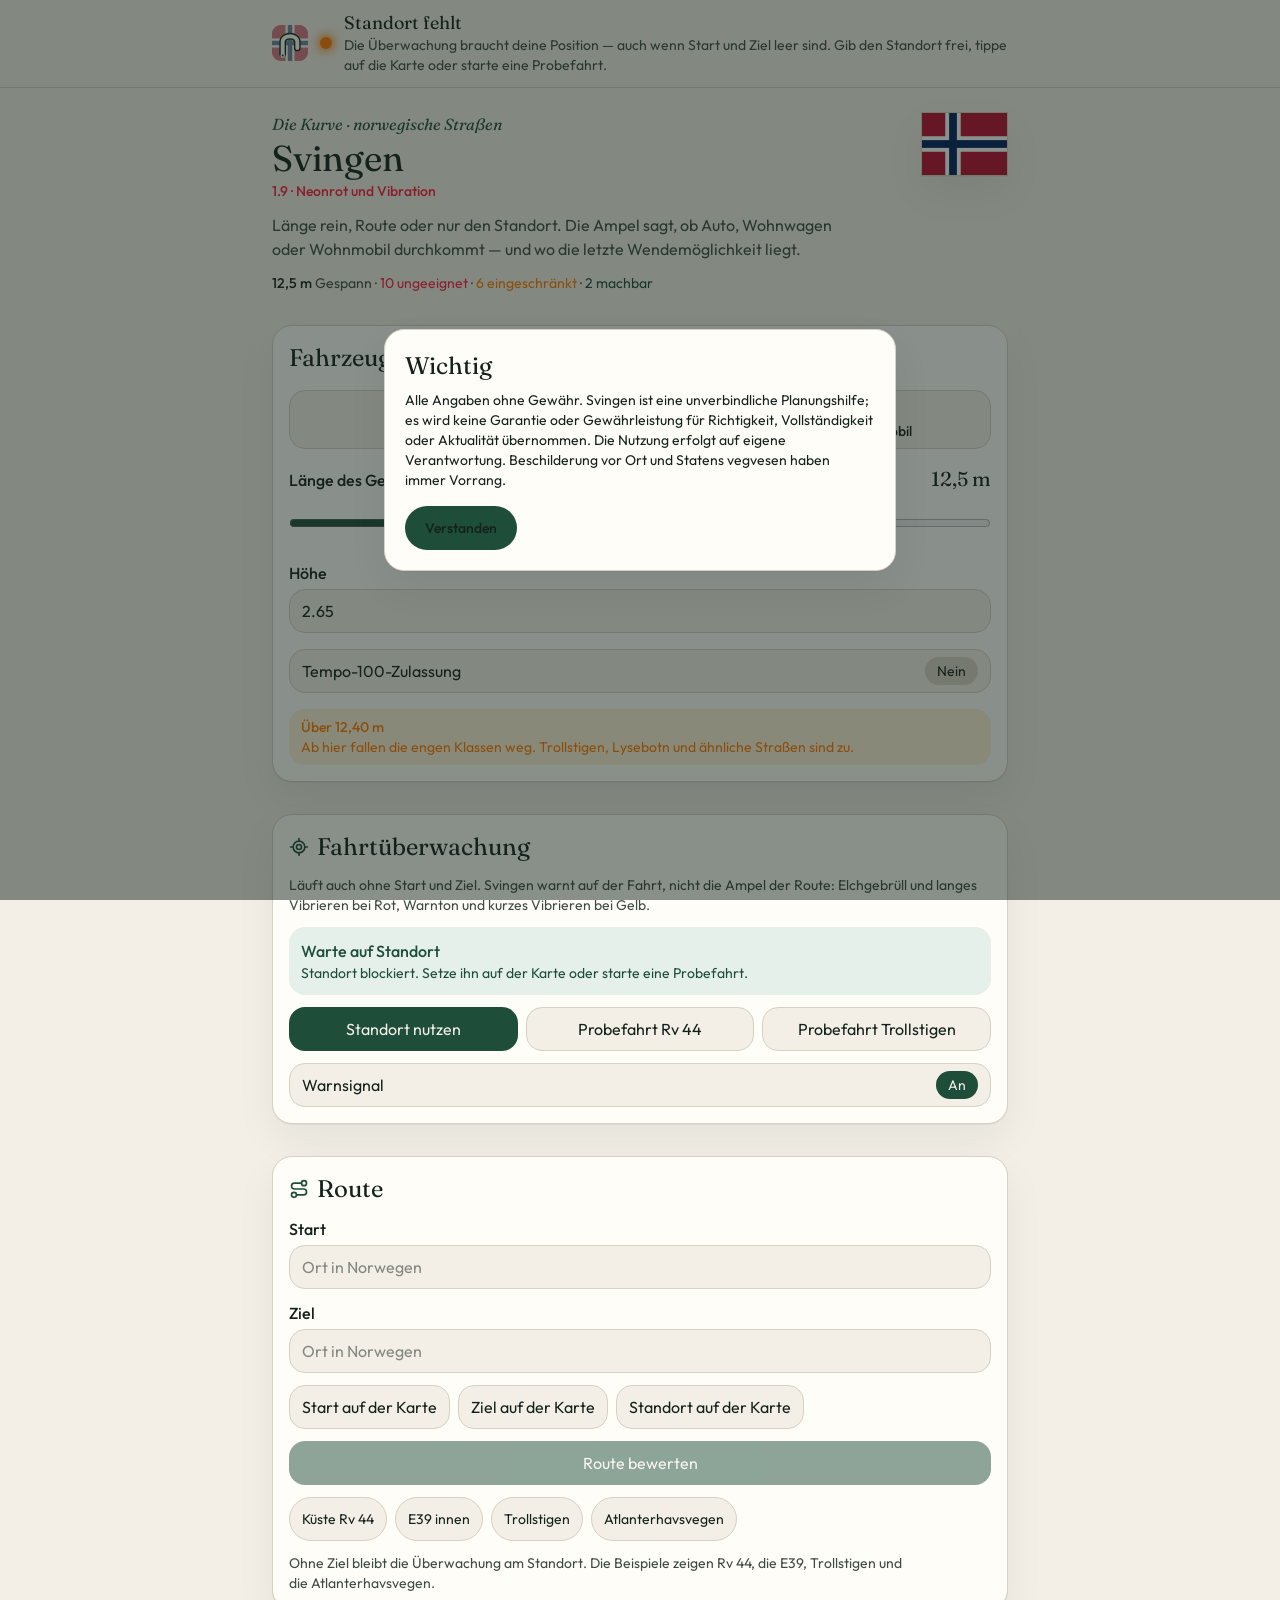
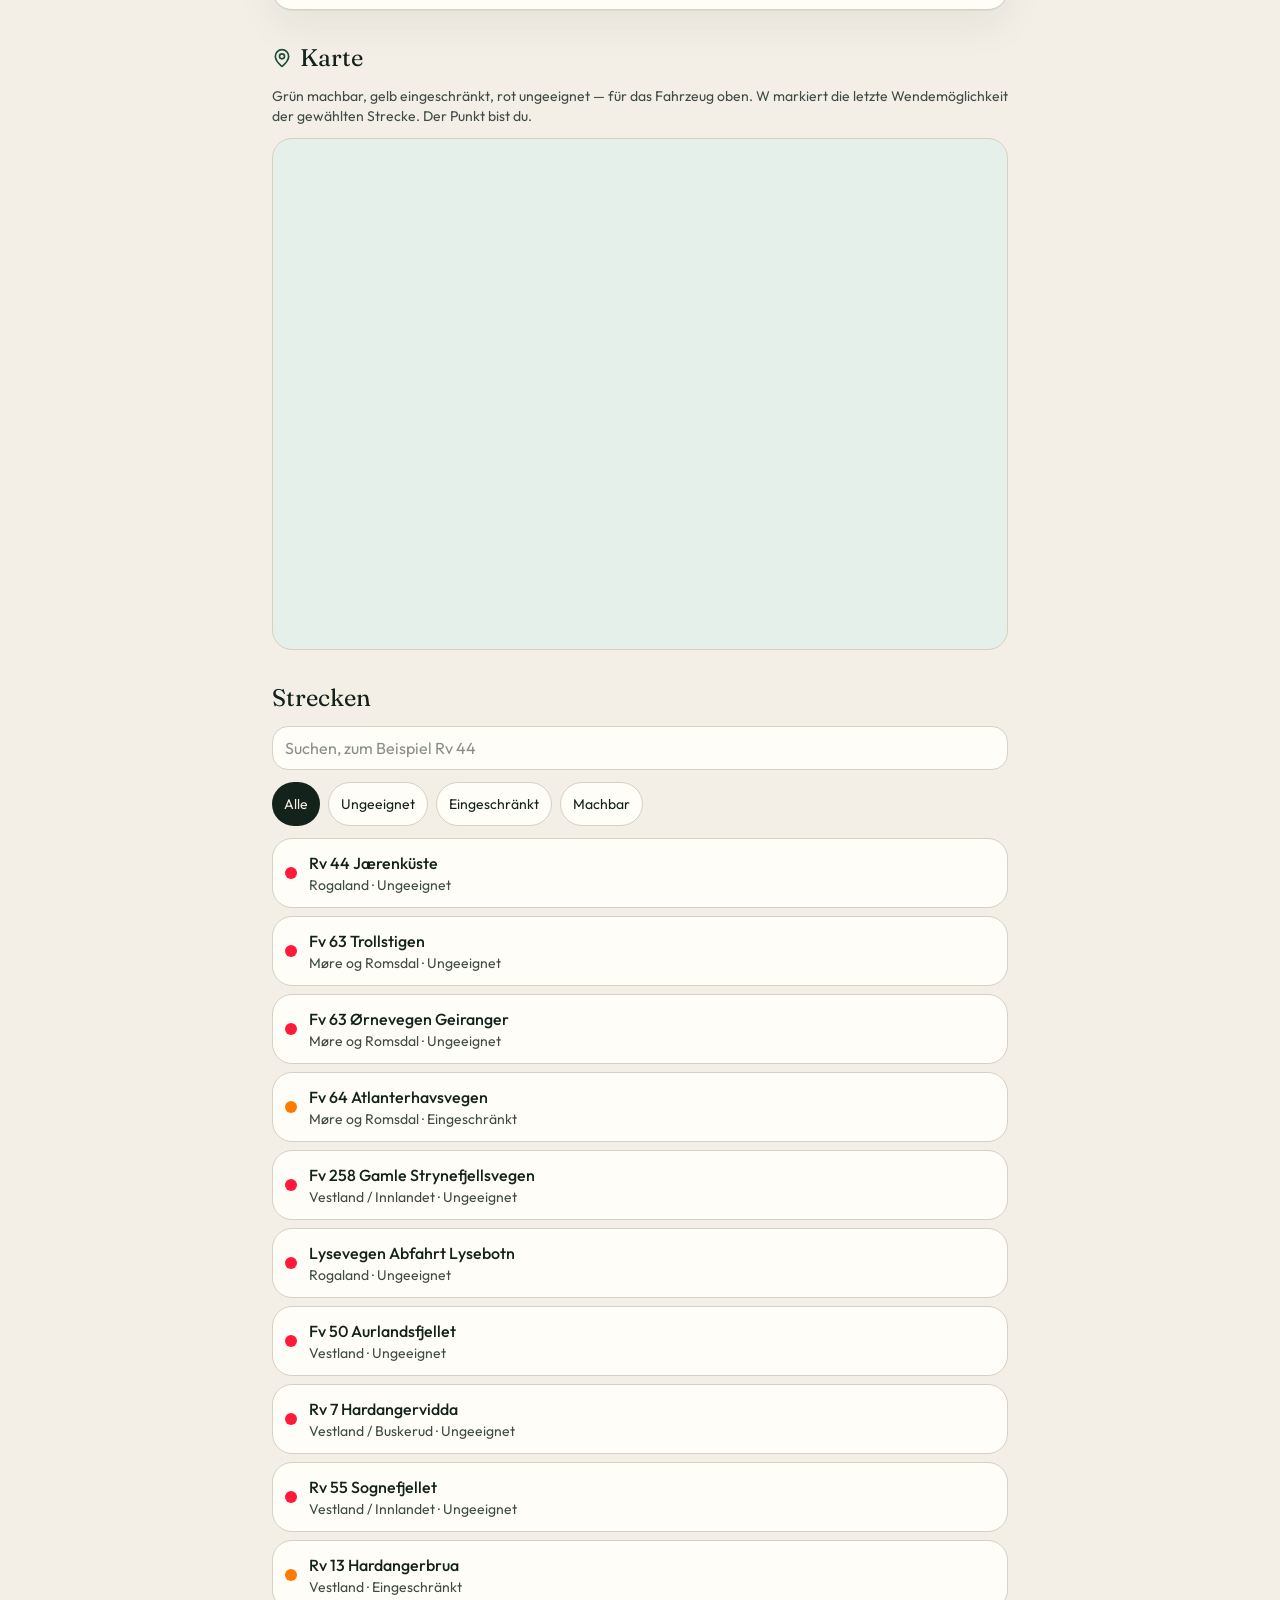
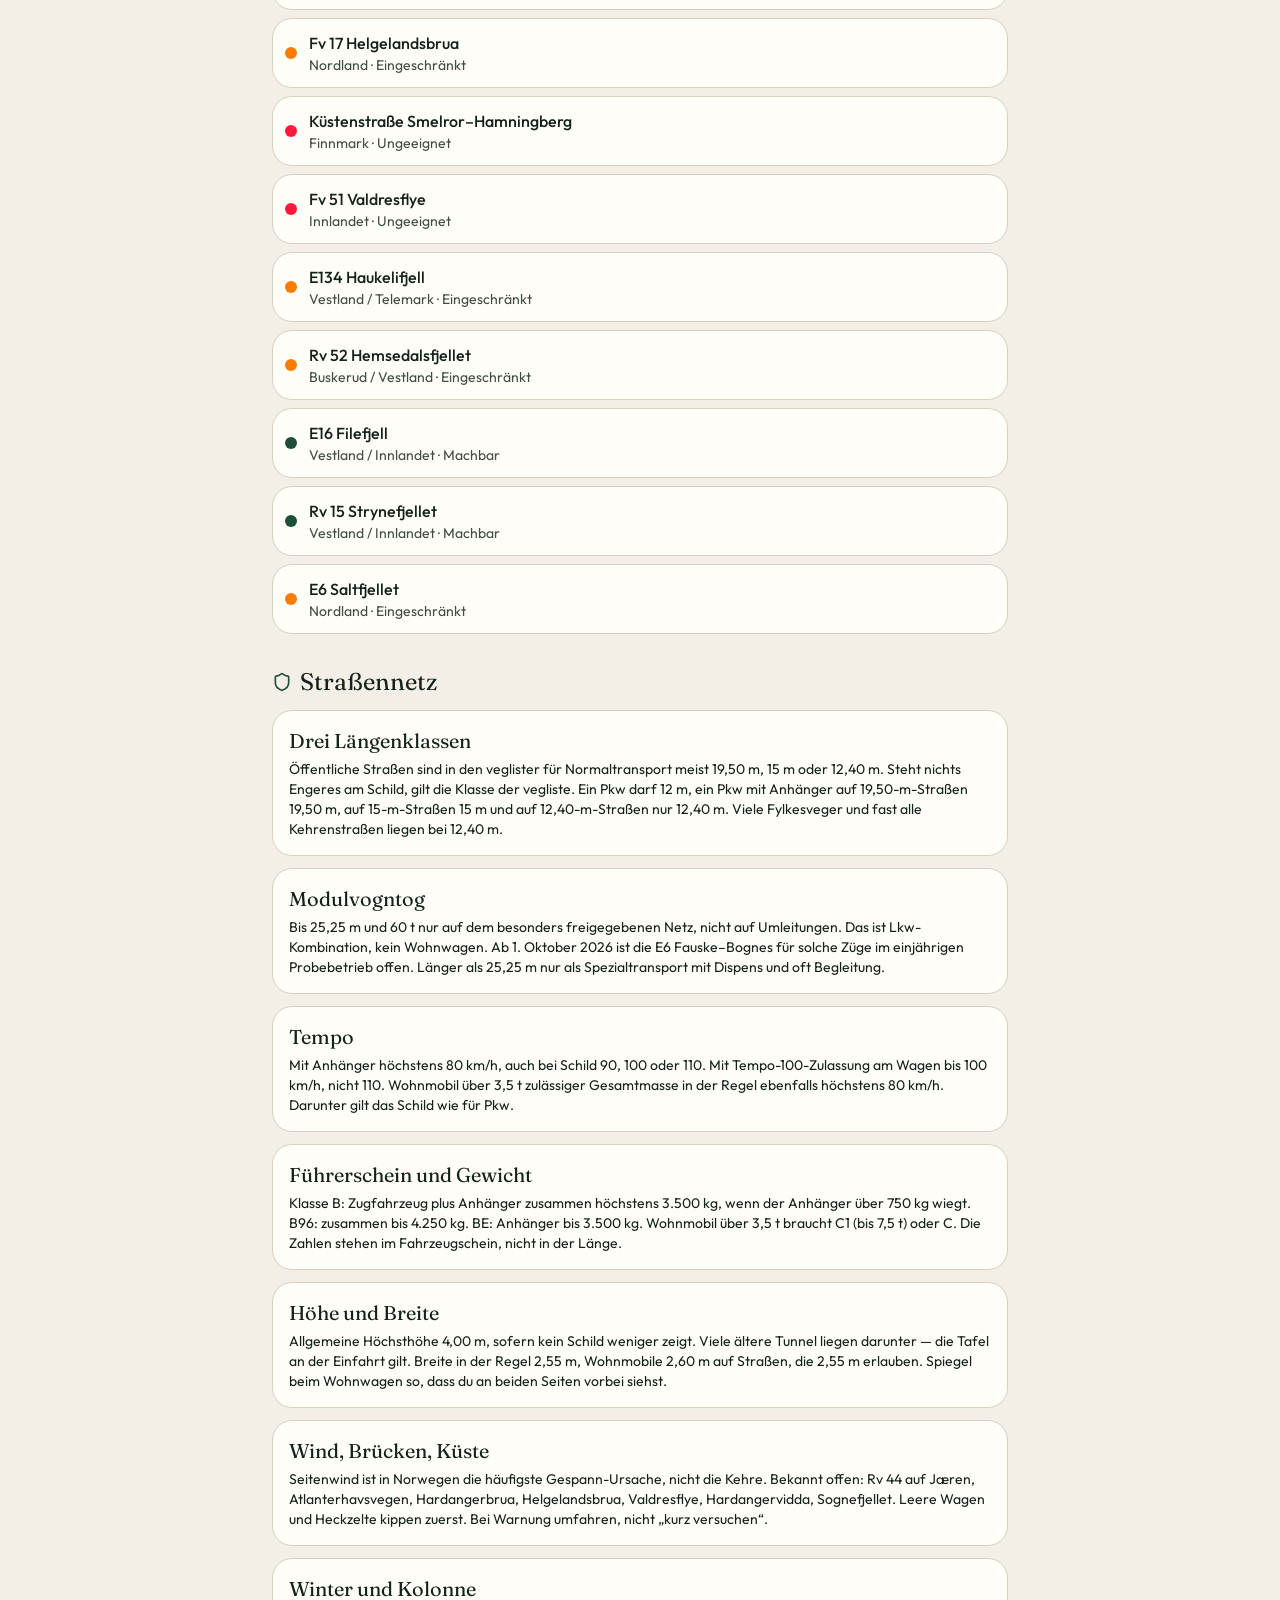
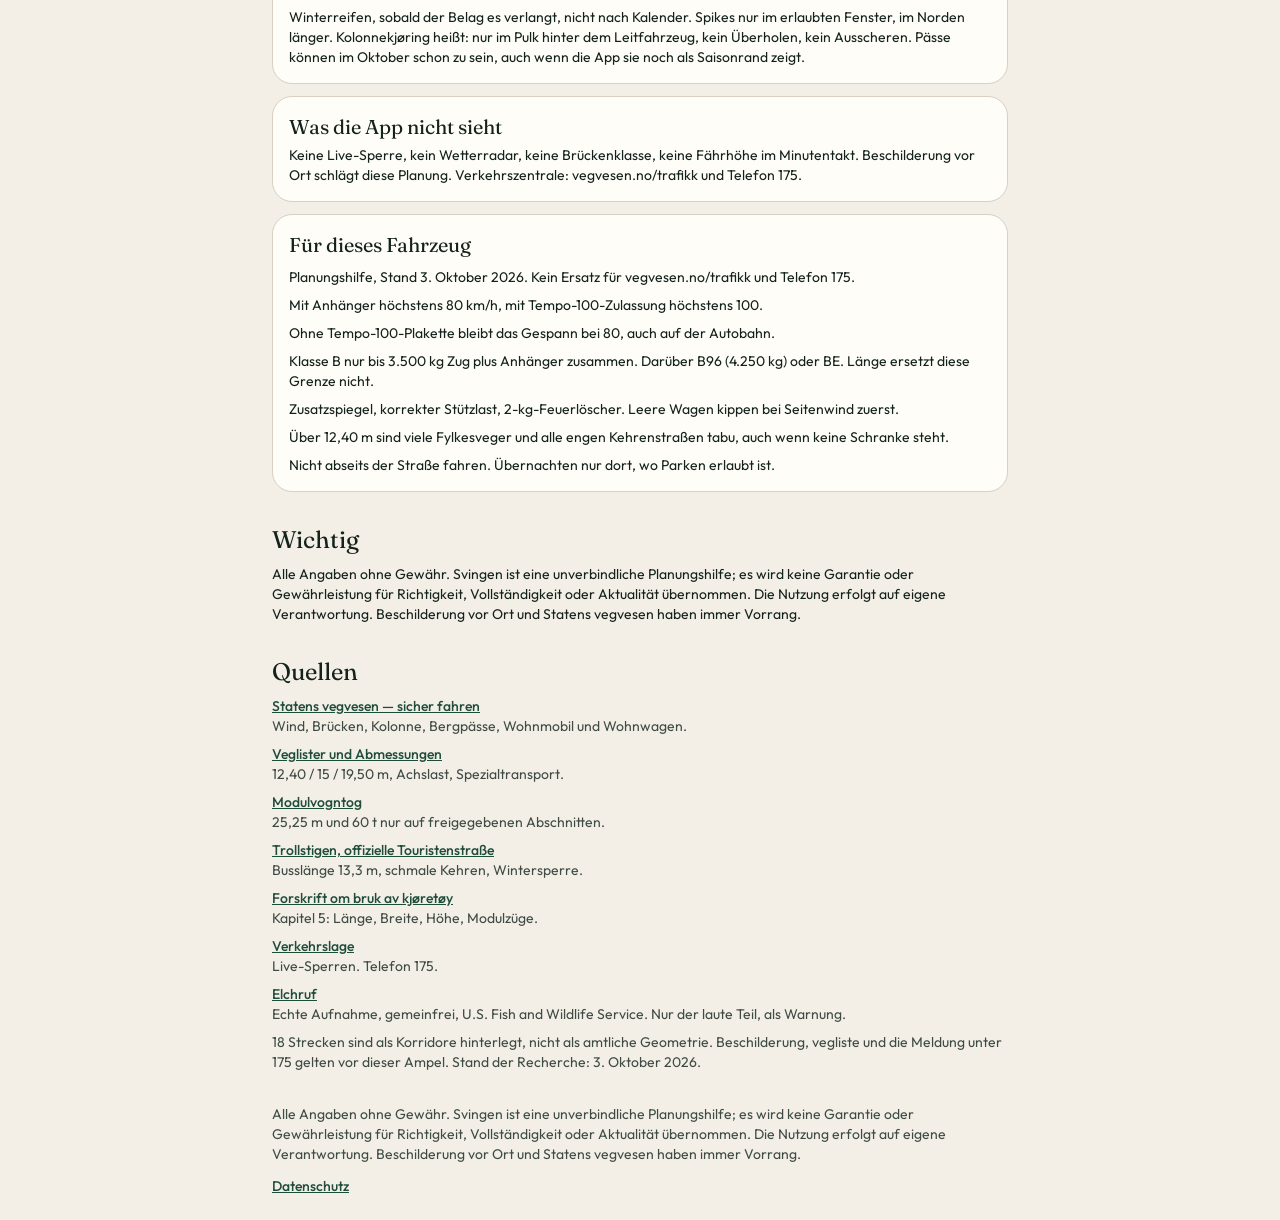
==== index.html @ a24d4e59 "Svingen web app mirror + assetlinks.json" ====
<!DOCTYPE html><html lang="de"><head><meta name="twitter:card" content="summary_large_image"><meta property="og:title" content="Svingen"><meta property="og:image" content="https://svingen.grok.me/og.jpg"><meta property="og:image:width" content="1200"><meta property="og:image:height" content="630"><meta charSet="utf-8"/><meta name="viewport" content="width=device-width, initial-scale=1, viewport-fit=cover"/><link rel="preload" as="image" href="/favicon.svg"/><link rel="stylesheet" href="/assets/styles-BVD7fY9X.css" data-precedence="default"/><link rel="stylesheet" href="https://fonts.googleapis.com/css2?family=Fraunces:ital,opsz,wght@0,9..144,560;0,9..144,650;1,9..144,560&amp;family=Outfit:wght@400;500;600&amp;display=swap" data-precedence="default"/><title>Svingen — Norwegen mit Gespann</title><meta name="description" content="Machbarkeit, Sicherheit und letzte Wendemöglichkeit für Auto, Wohnwagen und Wohnmobil auf norwegischen Straßen."/><meta name="theme-color" content="#1e4d3a"/><meta name="mobile-web-app-capable" content="yes"/><meta name="apple-mobile-web-app-capable" content="yes"/><meta name="apple-mobile-web-app-title" content="Svingen"/><meta name="apple-mobile-web-app-status-bar-style" content="black-translucent"/><link rel="modulepreload" href="/assets/index-BoTQPSs4.js"/><link rel="modulepreload" href="/assets/rolldown-runtime-CbXtAM7H.js"/><link rel="modulepreload" href="/assets/routes-BssunAj7.js"/><link rel="icon" type="image/svg+xml" href="/favicon.svg"/><link rel="manifest" href="/manifest.webmanifest"/><link rel="apple-touch-icon" href="/__grok/icon-180.png"/><link rel="preconnect" href="https://fonts.googleapis.com"/><link rel="preconnect" href="https://fonts.gstatic.com" crossorigin="anonymous"/><link rel="manifest" href="/__grok/manifest.webmanifest"><meta name="grok-project-id" content="01a1015c-43af-7f11-b6b1-55efab791518"><script src="https://grok.com/grok-app-builder/extensions.js" data-project-id="01a1015c-43af-7f11-b6b1-55efab791518" defer></script><meta property="grok:app_id" content="01a1015c-43af-7f11-b6b1-55efab791518"></head><body><!--$--><div class="min-h-screen bg-bg text-ink"><header class="sticky top-0 z-30 border-b border-line bg-bg/95 pt-[env(safe-area-inset-top)] backdrop-blur"><div class="mx-auto flex max-w-3xl items-center gap-3 px-4 py-2.5 sm:py-3"><img src="/favicon.svg" alt="Svingen" width="36" height="36" class="size-8 shrink-0 sm:size-9"/><span class="size-3 shrink-0 rounded-full bg-amber live-caution"></span><div class="min-w-0"><p class="font-display text-base leading-tight sm:text-lg">Standort fehlt</p><p class="line-clamp-4 text-sm text-muted sm:line-clamp-2" aria-live="polite">Die Überwachung braucht deine Position — auch wenn Start und Ziel leer sind. Gib den Standort frei, tippe auf die Karte oder starte eine Probefahrt.</p></div></div></header><main class="mx-auto flex max-w-3xl flex-col gap-6 px-4 py-5 pb-[max(1.5rem,env(safe-area-inset-bottom))] sm:gap-8 sm:py-6"><section class="flex flex-col gap-3"><div class="flex items-start justify-between gap-3"><div class="min-w-0"><p class="font-display text-spruce italic">Die Kurve · norwegische Straßen</p><h1 class="font-display text-3xl leading-tight sm:text-4xl">Svingen</h1><p class="text-sm font-medium text-stop">1.9 · Neonrot und Vibration</p></div><svg viewBox="0 0 22 16" class="h-12 w-auto shrink-0 border border-line shadow-card sm:h-16" role="img" aria-label="Norwegens Flagge"><rect width="22" height="16" class="fill-flag-red"></rect><rect x="6" width="4" height="16" class="fill-flag-white"></rect><rect y="6" width="22" height="4" class="fill-flag-white"></rect><rect x="7" width="2" height="16" class="fill-flag-blue"></rect><rect y="7" width="22" height="2" class="fill-flag-blue"></rect></svg></div><p class="max-w-xl text-muted">Länge rein, Route oder nur den Standort. Die Ampel sagt, ob Auto, Wohnwagen oder Wohnmobil durchkommt — und wo die letzte Wendemöglichkeit liegt.</p><p class="text-sm"><span class="font-medium">12,5 m</span><span class="text-muted"> <!-- -->Gespann<!-- --> · </span><span class="text-stop">9<!-- --> ungeeignet</span><span class="text-muted"> · </span><span class="text-amber">7<!-- --> eingeschränkt</span><span class="text-muted"> · </span><span class="text-spruce">2<!-- --> machbar</span></p></section><section class="flex flex-col gap-4 rounded-card border border-line bg-surface p-4 shadow-card"><h2 class="font-display text-2xl">Fahrzeug</h2><div class="grid grid-cols-3 gap-2"><button type="button" class="flex min-h-12 flex-col items-center justify-center gap-1 rounded-2xl border px-1.5 py-2 text-center text-sm leading-tight border-line bg-bg text-ink"><svg xmlns="http://www.w3.org/2000/svg" width="24" height="24" viewBox="0 0 24 24" fill="none" stroke="currentColor" stroke-width="2" stroke-linecap="round" stroke-linejoin="round" class="lucide lucide-car size-5" aria-hidden="true"><path d="M19 17h2c.6 0 1-.4 1-1v-3c0-.9-.7-1.7-1.5-1.9C18.7 10.6 16 10 16 10s-1.3-1.4-2.2-2.3c-.5-.4-1.1-.7-1.8-.7H5c-.6 0-1.1.4-1.4.9l-1.4 2.9A3.7 3.7 0 0 0 2 12v4c0 .6.4 1 1 1h2"></path><circle cx="7" cy="17" r="2"></circle><path d="M9 17h6"></path><circle cx="17" cy="17" r="2"></circle></svg><span class="font-medium">Auto</span></button><button type="button" class="flex min-h-12 flex-col items-center justify-center gap-1 rounded-2xl border px-1.5 py-2 text-center text-sm leading-tight border-spruce bg-spruce text-bg"><svg xmlns="http://www.w3.org/2000/svg" width="24" height="24" viewBox="0 0 24 24" fill="none" stroke="currentColor" stroke-width="2" stroke-linecap="round" stroke-linejoin="round" class="lucide lucide-caravan size-5" aria-hidden="true"><path d="M18 19V9a4 4 0 0 0-4-4H6a4 4 0 0 0-4 4v8a2 2 0 0 0 2 2h2"></path><path d="M2 9h3a1 1 0 0 1 1 1v2a1 1 0 0 1-1 1H2"></path><path d="M22 17v1a1 1 0 0 1-1 1H10v-9a1 1 0 0 1 1-1h2a1 1 0 0 1 1 1v9"></path><circle cx="8" cy="19" r="2"></circle></svg><span class="font-medium">Gespann</span></button><button type="button" class="flex min-h-12 flex-col items-center justify-center gap-1 rounded-2xl border px-1.5 py-2 text-center text-sm leading-tight border-line bg-bg text-ink"><svg xmlns="http://www.w3.org/2000/svg" width="24" height="24" viewBox="0 0 24 24" fill="none" stroke="currentColor" stroke-width="2" stroke-linecap="round" stroke-linejoin="round" class="lucide lucide-bus size-5" aria-hidden="true"><path d="M8 6v6"></path><path d="M15 6v6"></path><path d="M2 12h19.6"></path><path d="M18 18h3s.5-1.7.8-2.8c.1-.4.2-.8.2-1.2 0-.4-.1-.8-.2-1.2l-1.4-5C20.1 6.8 19.1 6 18 6H4a2 2 0 0 0-2 2v10h3"></path><circle cx="7" cy="18" r="2"></circle><path d="M9 18h5"></path><circle cx="16" cy="18" r="2"></circle></svg><span class="font-medium">Wohnmobil</span></button></div><label class="flex flex-col gap-2"><span class="flex items-baseline justify-between gap-3"><span class="font-medium">Länge des Gespanns</span><span class="font-display text-xl tabular-nums">12,5 m</span></span><input type="range" min="8" max="18" step="0.1" aria-valuetext="12,5 m" value="12.5"/></label><label class="flex flex-col gap-1"><span class="font-medium">Höhe</span><input class="min-h-11 rounded-2xl border border-line bg-bg px-3" type="number" inputMode="decimal" min="1.2" max="4.5" step="0.05" value="2.65"/></label><button type="button" role="switch" aria-checked="false" class="flex min-h-11 items-center justify-between gap-3 rounded-2xl border border-line bg-bg px-3 text-left"><span>Tempo-100-Zulassung</span><span class="rounded-full px-3 py-1 text-sm bg-line text-ink">Nein</span></button><ul class="flex flex-col gap-2"><li class="rounded-2xl px-3 py-2 text-sm bg-amber-soft text-amber"><p class="font-medium">Über 12,40 m</p><p>Ab hier fallen die engen Klassen weg. Trollstigen, Lysebotn und ähnliche Straßen sind zu.</p></li></ul></section><section class="flex flex-col gap-3 rounded-card border border-line bg-surface p-4 shadow-card"><div class="flex items-center gap-2"><svg xmlns="http://www.w3.org/2000/svg" width="24" height="24" viewBox="0 0 24 24" fill="none" stroke="currentColor" stroke-width="2" stroke-linecap="round" stroke-linejoin="round" class="lucide lucide-locate-fixed size-5 text-spruce" aria-hidden="true"><line x1="2" x2="5" y1="12" y2="12"></line><line x1="19" x2="22" y1="12" y2="12"></line><line x1="12" x2="12" y1="2" y2="5"></line><line x1="12" x2="12" y1="19" y2="22"></line><circle cx="12" cy="12" r="7"></circle><circle cx="12" cy="12" r="3"></circle></svg><h2 class="font-display text-2xl">Fahrtüberwachung</h2></div><p class="text-sm text-muted">Läuft auch ohne Start und Ziel. Svingen warnt auf der Fahrt, nicht die Ampel der Route: Elchgebrüll und langes Vibrieren bei Rot, Warnton und kurzes Vibrieren bei Gelb.</p><div class="rounded-2xl px-3 py-3 bg-spruce-soft text-spruce"><p class="font-medium">Warte auf Standort</p><p class="text-sm">Standort wird angefragt.</p></div><div class="grid grid-cols-1 gap-2 sm:grid-cols-3"><button type="button" class="min-h-11 rounded-2xl bg-spruce px-3 text-bg">Standort nutzen</button><button type="button" class="min-h-11 rounded-2xl border border-line bg-bg px-3">Probefahrt Rv 44</button><button type="button" class="min-h-11 rounded-2xl border border-line bg-bg px-3">Probefahrt Trollstigen</button></div><button type="button" role="switch" aria-checked="true" class="flex min-h-11 items-center justify-between gap-3 rounded-2xl border border-line bg-bg px-3 text-left"><span>Warnsignal</span><span class="rounded-full px-3 py-1 text-sm bg-spruce text-bg">An</span></button></section><section class="flex flex-col gap-3 rounded-card border border-line bg-surface p-4 shadow-card"><div class="flex items-center gap-2"><svg xmlns="http://www.w3.org/2000/svg" width="24" height="24" viewBox="0 0 24 24" fill="none" stroke="currentColor" stroke-width="2" stroke-linecap="round" stroke-linejoin="round" class="lucide lucide-route size-5 text-spruce" aria-hidden="true"><circle cx="6" cy="19" r="3"></circle><path d="M9 19h8.5a3.5 3.5 0 0 0 0-7h-11a3.5 3.5 0 0 1 0-7H15"></path><circle cx="18" cy="5" r="3"></circle></svg><h2 class="font-display text-2xl">Route</h2></div><label class="relative flex flex-col gap-1"><span class="font-medium">Start</span><input class="min-h-11 rounded-2xl border border-line bg-bg px-3" placeholder="Ort in Norwegen" autoComplete="off" value=""/></label><label class="relative flex flex-col gap-1"><span class="font-medium">Ziel</span><input class="min-h-11 rounded-2xl border border-line bg-bg px-3" placeholder="Ort in Norwegen" autoComplete="off" value=""/></label><div class="flex flex-wrap gap-2"><button type="button" class="min-h-11 rounded-2xl border px-3 border-line bg-bg">Start auf der Karte</button><button type="button" class="min-h-11 rounded-2xl border px-3 border-line bg-bg">Ziel auf der Karte</button><button type="button" class="min-h-11 rounded-2xl border px-3 border-line bg-bg">Standort auf der Karte</button></div><button type="button" disabled="" class="min-h-11 rounded-2xl bg-spruce px-3 text-bg disabled:opacity-50">Route bewerten</button><div class="flex flex-wrap gap-2"><button type="button" class="min-h-11 rounded-full border border-line bg-bg px-3 text-sm">Küste Rv 44</button><button type="button" class="min-h-11 rounded-full border border-line bg-bg px-3 text-sm">E39 innen</button><button type="button" class="min-h-11 rounded-full border border-line bg-bg px-3 text-sm">Trollstigen</button><button type="button" class="min-h-11 rounded-full border border-line bg-bg px-3 text-sm">Atlanterhavsvegen</button></div><p class="text-sm text-muted">Ohne Ziel bleibt die Überwachung am Standort. Die Beispiele zeigen Rv 44, die E39, Trollstigen und die Atlanterhavsvegen.</p></section><section class="flex flex-col gap-3"><div class="flex items-center gap-2"><svg xmlns="http://www.w3.org/2000/svg" width="24" height="24" viewBox="0 0 24 24" fill="none" stroke="currentColor" stroke-width="2" stroke-linecap="round" stroke-linejoin="round" class="lucide lucide-map-pin size-5 text-spruce" aria-hidden="true"><path d="M20 10c0 4.993-5.539 10.193-7.399 11.799a1 1 0 0 1-1.202 0C9.539 20.193 4 14.993 4 10a8 8 0 0 1 16 0"></path><circle cx="12" cy="10" r="3"></circle></svg><h2 class="font-display text-2xl">Karte</h2></div><p class="text-sm text-muted">Grün machbar, gelb eingeschränkt, rot ungeeignet — für das Fahrzeug oben. W markiert die letzte Wendemöglichkeit der gewählten Strecke. Der Punkt bist du.</p><div class="map-frame rounded-card border border-line bg-spruce-soft" aria-hidden="true"></div></section><section class="flex flex-col gap-3"><h2 class="font-display text-2xl">Strecken</h2><input class="min-h-11 rounded-2xl border border-line bg-surface px-3" placeholder="Suchen, zum Beispiel Rv 44" aria-label="Strecke suchen" value=""/><div class="flex flex-wrap gap-2"><button type="button" class="min-h-11 rounded-full px-3 text-sm bg-ink text-bg">Alle</button><button type="button" class="min-h-11 rounded-full px-3 text-sm border border-line bg-surface">Ungeeignet</button><button type="button" class="min-h-11 rounded-full px-3 text-sm border border-line bg-surface">Eingeschränkt</button><button type="button" class="min-h-11 rounded-full px-3 text-sm border border-line bg-surface">Machbar</button></div><ul class="flex flex-col gap-2"><li id="road-rv44" class="rounded-card border border-line bg-surface"><button type="button" class="flex min-h-11 w-full items-center gap-3 px-3 py-3 text-left" aria-expanded="false"><span class="size-3 shrink-0 rounded-full bg-stop"></span><span class="min-w-0 flex-1"><span class="block font-medium">Rv 44<!-- --> <!-- -->Jærenküste</span><span class="block text-sm text-muted">Rogaland<!-- --> · <!-- -->Ungeeignet</span></span></button></li><li id="road-trollstigen" class="rounded-card border border-line bg-surface"><button type="button" class="flex min-h-11 w-full items-center gap-3 px-3 py-3 text-left" aria-expanded="false"><span class="size-3 shrink-0 rounded-full bg-stop"></span><span class="min-w-0 flex-1"><span class="block font-medium">Fv 63<!-- --> <!-- -->Trollstigen</span><span class="block text-sm text-muted">Møre og Romsdal<!-- --> · <!-- -->Ungeeignet</span></span></button></li><li id="road-orneveien" class="rounded-card border border-line bg-surface"><button type="button" class="flex min-h-11 w-full items-center gap-3 px-3 py-3 text-left" aria-expanded="false"><span class="size-3 shrink-0 rounded-full bg-stop"></span><span class="min-w-0 flex-1"><span class="block font-medium">Fv 63<!-- --> <!-- -->Ørnevegen Geiranger</span><span class="block text-sm text-muted">Møre og Romsdal<!-- --> · <!-- -->Ungeeignet</span></span></button></li><li id="road-atlanterhav" class="rounded-card border border-line bg-surface"><button type="button" class="flex min-h-11 w-full items-center gap-3 px-3 py-3 text-left" aria-expanded="false"><span class="size-3 shrink-0 rounded-full bg-amber"></span><span class="min-w-0 flex-1"><span class="block font-medium">Fv 64<!-- --> <!-- -->Atlanterhavsvegen</span><span class="block text-sm text-muted">Møre og Romsdal<!-- --> · <!-- -->Eingeschränkt</span></span></button></li><li id="road-strynefjell-old" class="rounded-card border border-line bg-surface"><button type="button" class="flex min-h-11 w-full items-center gap-3 px-3 py-3 text-left" aria-expanded="false"><span class="size-3 shrink-0 rounded-full bg-stop"></span><span class="min-w-0 flex-1"><span class="block font-medium">Fv 258<!-- --> <!-- -->Gamle Strynefjellsvegen</span><span class="block text-sm text-muted">Vestland / Innlandet<!-- --> · <!-- -->Ungeeignet</span></span></button></li><li id="road-lyse" class="rounded-card border border-line bg-surface"><button type="button" class="flex min-h-11 w-full items-center gap-3 px-3 py-3 text-left" aria-expanded="false"><span class="size-3 shrink-0 rounded-full bg-stop"></span><span class="min-w-0 flex-1"><span class="block font-medium">Lysevegen<!-- --> <!-- -->Abfahrt Lysebotn</span><span class="block text-sm text-muted">Rogaland<!-- --> · <!-- -->Ungeeignet</span></span></button></li><li id="road-aurland" class="rounded-card border border-line bg-surface"><button type="button" class="flex min-h-11 w-full items-center gap-3 px-3 py-3 text-left" aria-expanded="false"><span class="size-3 shrink-0 rounded-full bg-stop"></span><span class="min-w-0 flex-1"><span class="block font-medium">Fv 50<!-- --> <!-- -->Aurlandsfjellet</span><span class="block text-sm text-muted">Vestland<!-- --> · <!-- -->Ungeeignet</span></span></button></li><li id="road-vidda" class="rounded-card border border-line bg-surface"><button type="button" class="flex min-h-11 w-full items-center gap-3 px-3 py-3 text-left" aria-expanded="false"><span class="size-3 shrink-0 rounded-full bg-amber"></span><span class="min-w-0 flex-1"><span class="block font-medium">Rv 7<!-- --> <!-- -->Hardangervidda</span><span class="block text-sm text-muted">Vestland / Buskerud<!-- --> · <!-- -->Eingeschränkt</span></span></button></li><li id="road-sogne" class="rounded-card border border-line bg-surface"><button type="button" class="flex min-h-11 w-full items-center gap-3 px-3 py-3 text-left" aria-expanded="false"><span class="size-3 shrink-0 rounded-full bg-stop"></span><span class="min-w-0 flex-1"><span class="block font-medium">Rv 55<!-- --> <!-- -->Sognefjellet</span><span class="block text-sm text-muted">Vestland / Innlandet<!-- --> · <!-- -->Ungeeignet</span></span></button></li><li id="road-hardangerbru" class="rounded-card border border-line bg-surface"><button type="button" class="flex min-h-11 w-full items-center gap-3 px-3 py-3 text-left" aria-expanded="false"><span class="size-3 shrink-0 rounded-full bg-amber"></span><span class="min-w-0 flex-1"><span class="block font-medium">Rv 13<!-- --> <!-- -->Hardangerbrua</span><span class="block text-sm text-muted">Vestland<!-- --> · <!-- -->Eingeschränkt</span></span></button></li><li id="road-helgeland" class="rounded-card border border-line bg-surface"><button type="button" class="flex min-h-11 w-full items-center gap-3 px-3 py-3 text-left" aria-expanded="false"><span class="size-3 shrink-0 rounded-full bg-amber"></span><span class="min-w-0 flex-1"><span class="block font-medium">Fv 17<!-- --> <!-- -->Helgelandsbrua</span><span class="block text-sm text-muted">Nordland<!-- --> · <!-- -->Eingeschränkt</span></span></button></li><li id="road-hamningberg" class="rounded-card border border-line bg-surface"><button type="button" class="flex min-h-11 w-full items-center gap-3 px-3 py-3 text-left" aria-expanded="false"><span class="size-3 shrink-0 rounded-full bg-stop"></span><span class="min-w-0 flex-1"><span class="block font-medium">Küstenstraße<!-- --> <!-- -->Smelror–Hamningberg</span><span class="block text-sm text-muted">Finnmark<!-- --> · <!-- -->Ungeeignet</span></span></button></li><li id="road-valdres" class="rounded-card border border-line bg-surface"><button type="button" class="flex min-h-11 w-full items-center gap-3 px-3 py-3 text-left" aria-expanded="false"><span class="size-3 shrink-0 rounded-full bg-stop"></span><span class="min-w-0 flex-1"><span class="block font-medium">Fv 51<!-- --> <!-- -->Valdresflye</span><span class="block text-sm text-muted">Innlandet<!-- --> · <!-- -->Ungeeignet</span></span></button></li><li id="road-haukeli" class="rounded-card border border-line bg-surface"><button type="button" class="flex min-h-11 w-full items-center gap-3 px-3 py-3 text-left" aria-expanded="false"><span class="size-3 shrink-0 rounded-full bg-amber"></span><span class="min-w-0 flex-1"><span class="block font-medium">E134<!-- --> <!-- -->Haukelifjell</span><span class="block text-sm text-muted">Vestland / Telemark<!-- --> · <!-- -->Eingeschränkt</span></span></button></li><li id="road-hemsedal" class="rounded-card border border-line bg-surface"><button type="button" class="flex min-h-11 w-full items-center gap-3 px-3 py-3 text-left" aria-expanded="false"><span class="size-3 shrink-0 rounded-full bg-amber"></span><span class="min-w-0 flex-1"><span class="block font-medium">Rv 52<!-- --> <!-- -->Hemsedalsfjellet</span><span class="block text-sm text-muted">Buskerud / Vestland<!-- --> · <!-- -->Eingeschränkt</span></span></button></li><li id="road-filefjell" class="rounded-card border border-line bg-surface"><button type="button" class="flex min-h-11 w-full items-center gap-3 px-3 py-3 text-left" aria-expanded="false"><span class="size-3 shrink-0 rounded-full bg-spruce"></span><span class="min-w-0 flex-1"><span class="block font-medium">E16<!-- --> <!-- -->Filefjell</span><span class="block text-sm text-muted">Vestland / Innlandet<!-- --> · <!-- -->Machbar</span></span></button></li><li id="road-stryne-new" class="rounded-card border border-line bg-surface"><button type="button" class="flex min-h-11 w-full items-center gap-3 px-3 py-3 text-left" aria-expanded="false"><span class="size-3 shrink-0 rounded-full bg-spruce"></span><span class="min-w-0 flex-1"><span class="block font-medium">Rv 15<!-- --> <!-- -->Strynefjellet</span><span class="block text-sm text-muted">Vestland / Innlandet<!-- --> · <!-- -->Machbar</span></span></button></li><li id="road-saltfjell" class="rounded-card border border-line bg-surface"><button type="button" class="flex min-h-11 w-full items-center gap-3 px-3 py-3 text-left" aria-expanded="false"><span class="size-3 shrink-0 rounded-full bg-amber"></span><span class="min-w-0 flex-1"><span class="block font-medium">E6<!-- --> <!-- -->Saltfjellet</span><span class="block text-sm text-muted">Nordland<!-- --> · <!-- -->Eingeschränkt</span></span></button></li></ul></section><section class="flex flex-col gap-3"><div class="flex items-center gap-2"><svg xmlns="http://www.w3.org/2000/svg" width="24" height="24" viewBox="0 0 24 24" fill="none" stroke="currentColor" stroke-width="2" stroke-linecap="round" stroke-linejoin="round" class="lucide lucide-shield size-5 text-spruce" aria-hidden="true"><path d="M20 13c0 5-3.5 7.5-7.66 8.95a1 1 0 0 1-.67-.01C7.5 20.5 4 18 4 13V6a1 1 0 0 1 1-1c2 0 4.5-1.2 6.24-2.72a1.17 1.17 0 0 1 1.52 0C14.51 3.81 17 5 19 5a1 1 0 0 1 1 1z"></path></svg><h2 class="font-display text-2xl">Straßennetz</h2></div><ul class="flex flex-col gap-3"><li class="rounded-card border border-line bg-surface p-4"><h3 class="font-display text-xl">Drei Längenklassen</h3><p class="mt-1 text-sm">Öffentliche Straßen sind in den veglister für Normaltransport meist 19,50 m, 15 m oder 12,40 m. Steht nichts Engeres am Schild, gilt die Klasse der vegliste. Ein Pkw darf 12 m, ein Pkw mit Anhänger auf 19,50-m-Straßen 19,50 m, auf 15-m-Straßen 15 m und auf 12,40-m-Straßen nur 12,40 m. Viele Fylkesveger und fast alle Kehrenstraßen liegen bei 12,40 m.</p></li><li class="rounded-card border border-line bg-surface p-4"><h3 class="font-display text-xl">Modulvogntog</h3><p class="mt-1 text-sm">Bis 25,25 m und 60 t nur auf dem besonders freigegebenen Netz, nicht auf Umleitungen. Das ist Lkw-Kombination, kein Wohnwagen. Ab 1. Oktober 2026 ist die E6 Fauske–Bognes für solche Züge im einjährigen Probebetrieb offen. Länger als 25,25 m nur als Spezialtransport mit Dispens und oft Begleitung.</p></li><li class="rounded-card border border-line bg-surface p-4"><h3 class="font-display text-xl">Tempo</h3><p class="mt-1 text-sm">Mit Anhänger höchstens 80 km/h, auch bei Schild 90, 100 oder 110. Mit Tempo-100-Zulassung am Wagen bis 100 km/h, nicht 110. Wohnmobil über 3,5 t zulässiger Gesamtmasse in der Regel ebenfalls höchstens 80 km/h. Darunter gilt das Schild wie für Pkw.</p></li><li class="rounded-card border border-line bg-surface p-4"><h3 class="font-display text-xl">Führerschein und Gewicht</h3><p class="mt-1 text-sm">Klasse B: Zugfahrzeug plus Anhänger zusammen höchstens 3.500 kg, wenn der Anhänger über 750 kg wiegt. B96: zusammen bis 4.250 kg. BE: Anhänger bis 3.500 kg. Wohnmobil über 3,5 t braucht C1 (bis 7,5 t) oder C. Die Zahlen stehen im Fahrzeugschein, nicht in der Länge.</p></li><li class="rounded-card border border-line bg-surface p-4"><h3 class="font-display text-xl">Höhe und Breite</h3><p class="mt-1 text-sm">Allgemeine Höchsthöhe 4,00 m, sofern kein Schild weniger zeigt. Viele ältere Tunnel liegen darunter — die Tafel an der Einfahrt gilt. Breite in der Regel 2,55 m, Wohnmobile 2,60 m auf Straßen, die 2,55 m erlauben. Spiegel beim Wohnwagen so, dass du an beiden Seiten vorbei siehst.</p></li><li class="rounded-card border border-line bg-surface p-4"><h3 class="font-display text-xl">Wind, Brücken, Küste</h3><p class="mt-1 text-sm">Seitenwind ist in Norwegen die häufigste Gespann-Ursache, nicht die Kehre. Bekannt offen: Rv 44 auf Jæren, Atlanterhavsvegen, Hardangerbrua, Helgelandsbrua, Valdresflye, Hardangervidda, Sognefjellet. Leere Wagen und Heckzelte kippen zuerst. Bei Warnung umfahren, nicht „kurz versuchen“.</p></li><li class="rounded-card border border-line bg-surface p-4"><h3 class="font-display text-xl">Winter und Kolonne</h3><p class="mt-1 text-sm">Winterreifen, sobald der Belag es verlangt, nicht nach Kalender. Spikes nur im erlaubten Fenster, im Norden länger. Kolonnekjøring heißt: nur im Pulk hinter dem Leitfahrzeug, kein Überholen, kein Ausscheren. Pässe können im Oktober schon zu sein, auch wenn die App sie noch als Saisonrand zeigt.</p></li><li class="rounded-card border border-line bg-surface p-4"><h3 class="font-display text-xl">Was die App nicht sieht</h3><p class="mt-1 text-sm">Keine Live-Sperre, kein Wetterradar, keine Brückenklasse, keine Fährhöhe im Minutentakt. Beschilderung vor Ort schlägt diese Planung. Verkehrszentrale: vegvesen.no/trafikk und Telefon 175.</p></li><li class="rounded-card border border-line bg-surface p-4"><h3 class="font-display text-xl">Für dieses Fahrzeug</h3><ul class="mt-2 flex flex-col gap-2 text-sm"><li>Planungshilfe, Stand 3. Oktober 2026. Kein Ersatz für vegvesen.no/trafikk und Telefon 175.</li><li>Mit Anhänger höchstens 80 km/h, mit Tempo-100-Zulassung höchstens 100.</li><li>Ohne Tempo-100-Plakette bleibt das Gespann bei 80, auch auf der Autobahn.</li><li>Klasse B nur bis 3.500 kg Zug plus Anhänger zusammen. Darüber B96 (4.250 kg) oder BE. Länge ersetzt diese Grenze nicht.</li><li>Zusatzspiegel, korrekter Stützlast, 2-kg-Feuerlöscher. Leere Wagen kippen bei Seitenwind zuerst.</li><li>Über 12,40 m sind viele Fylkesveger und alle engen Kehrenstraßen tabu, auch wenn keine Schranke steht.</li><li>Nicht abseits der Straße fahren. Übernachten nur dort, wo Parken erlaubt ist.</li></ul></li></ul></section><section class="flex flex-col gap-2"><h2 class="font-display text-2xl">Wichtig</h2><p class="text-sm">Alle Angaben ohne Gewähr. Svingen ist eine unverbindliche Planungshilfe; es wird keine Garantie oder Gewährleistung für Richtigkeit, Vollständigkeit oder Aktualität übernommen. Die Nutzung erfolgt auf eigene Verantwortung. Beschilderung vor Ort und Statens vegvesen haben immer Vorrang.</p></section><section class="flex flex-col gap-2"><h2 class="font-display text-2xl">Quellen</h2><ul class="flex flex-col gap-2 text-sm"><li><a class="font-medium text-spruce underline" href="https://www.vegvesen.no/en/traffic-information/traffic-information/drive-safe-in-norway/drive-safe-in-norway/" target="_blank" rel="noreferrer">Statens vegvesen — sicher fahren</a><p class="text-muted">Wind, Brücken, Kolonne, Bergpässe, Wohnmobil und Wohnwagen.</p></li><li><a class="font-medium text-spruce underline" href="https://www.vegvesen.no/en/vehicles/professional-transport/list-of-roads-and-dimensions/" target="_blank" rel="noreferrer">Veglister und Abmessungen</a><p class="text-muted">12,40 / 15 / 19,50 m, Achslast, Spezialtransport.</p></li><li><a class="font-medium text-spruce underline" href="https://www.vegvesen.no/en/vehicles/professional-transport/list-of-roads-and-dimensions/modular-vehicle-combinations/" target="_blank" rel="noreferrer">Modulvogntog</a><p class="text-muted">25,25 m und 60 t nur auf freigegebenen Abschnitten.</p></li><li><a class="font-medium text-spruce underline" href="https://www.nasjonaleturistveger.no/en/routes/geiranger--trollstigen/" target="_blank" rel="noreferrer">Trollstigen, offizielle Touristenstraße</a><p class="text-muted">Busslänge 13,3 m, schmale Kehren, Wintersperre.</p></li><li><a class="font-medium text-spruce underline" href="https://lovdata.no/dokument/SF/forskrift/1990-01-25-92" target="_blank" rel="noreferrer">Forskrift om bruk av kjøretøy</a><p class="text-muted">Kapitel 5: Länge, Breite, Höhe, Modulzüge.</p></li><li><a class="font-medium text-spruce underline" href="https://www.vegvesen.no/trafikk" target="_blank" rel="noreferrer">Verkehrslage</a><p class="text-muted">Live-Sperren. Telefon 175.</p></li><li><a class="font-medium text-spruce underline" href="https://commons.wikimedia.org/wiki/File:Elkbellow.ogg" target="_blank" rel="noreferrer">Elchruf</a><p class="text-muted">Echte Aufnahme, gemeinfrei, U.S. Fish and Wildlife Service. Nur der laute Teil, als Warnung.</p></li></ul><p class="text-sm text-muted">18<!-- --> Strecken sind als Korridore hinterlegt, nicht als amtliche Geometrie. Beschilderung, vegliste und die Meldung unter 175 gelten vor dieser Ampel. Stand der Recherche: 3. Oktober 2026.</p></section></main></div><!--/$--><footer class="mx-auto flex max-w-3xl flex-col gap-3 px-4 pt-2 pb-[max(1.5rem,env(safe-area-inset-bottom))]"><p class="text-sm text-muted">Alle Angaben ohne Gewähr. Svingen ist eine unverbindliche Planungshilfe; es wird keine Garantie oder Gewährleistung für Richtigkeit, Vollständigkeit oder Aktualität übernommen. Die Nutzung erfolgt auf eigene Verantwortung. Beschilderung vor Ort und Statens vegvesen haben immer Vorrang.</p><a class="text-sm font-medium text-spruce underline" href="/datenschutz">Datenschutz</a></footer><script data-tsr-stream-part="">(self.$R=self.$R||{})["tsr"]=[];self.$_TSR={h(){this.hydrated=!0,this.c()},e(){this.streamEnded=!0,this.c()},c(){this.hydrated&&this.streamEnded&&(delete self.$_TSR,delete self.$R.tsr)},p(e){this.initialized?e():this.buffer.push(e)},buffer:[]};$_TSR.router=($R=>$R[0]={manifest:$R[1]={routes:$R[2]={__root__:$R[3]={preloads:$R[4]=["/assets/index-BoTQPSs4.js","/assets/rolldown-runtime-CbXtAM7H.js"],scripts:$R[5]=[$R[6]={attrs:$R[7]={type:"module",async:!0,src:"/assets/index-BoTQPSs4.js"}}]},"/":$R[8]={preloads:$R[9]=["/assets/routes-BssunAj7.js"]}}},matches:$R[10]=[$R[11]={i:"__root__ ",u:1794748264969,s:"success",ssr:!0},$R[12]={i:"  ",u:1794748264969,s:"success",ssr:!0}]})($R["tsr"]);$_TSR.e();{let s=document.currentScript,p;while((p=s.previousElementSibling)&&p.hasAttribute('data-tsr-stream-part'))p.remove();s.remove()}</script><script type="module" async="" src="/assets/index-BoTQPSs4.js"></script><script>document.currentScript.remove();/*$tsr-stream-boundary*/</script></body></html>
---- assets/styles-BVD7fY9X.css ----
/*! tailwindcss v4.3.3 | MIT License | https://tailwindcss.com */
@layer properties{@supports (((-webkit-hyphens:none)) and (not (margin-trim:inline))) or ((-moz-orient:inline) and (not (color:rgb(from red r g b)))){*,:before,:after,::backdrop{--tw-scale-x:1;--tw-scale-y:1;--tw-scale-z:1;--tw-rotate-x:initial;--tw-rotate-y:initial;--tw-rotate-z:initial;--tw-skew-x:initial;--tw-skew-y:initial;--tw-space-y-reverse:0;--tw-border-style:solid;--tw-leading:initial;--tw-font-weight:initial;--tw-ordinal:initial;--tw-slashed-zero:initial;--tw-numeric-figure:initial;--tw-numeric-spacing:initial;--tw-numeric-fraction:initial;--tw-shadow:0 0 #0000;--tw-shadow-color:initial;--tw-shadow-alpha:100%;--tw-inset-shadow:0 0 #0000;--tw-inset-shadow-color:initial;--tw-inset-shadow-alpha:100%;--tw-ring-color:initial;--tw-ring-shadow:0 0 #0000;--tw-inset-ring-color:initial;--tw-inset-ring-shadow:0 0 #0000;--tw-ring-inset:initial;--tw-ring-offset-width:0px;--tw-ring-offset-color:#fff;--tw-ring-offset-shadow:0 0 #0000;--tw-outline-style:solid;--tw-blur:initial;--tw-brightness:initial;--tw-contrast:initial;--tw-grayscale:initial;--tw-hue-rotate:initial;--tw-invert:initial;--tw-opacity:initial;--tw-saturate:initial;--tw-sepia:initial;--tw-drop-shadow:initial;--tw-drop-shadow-color:initial;--tw-drop-shadow-alpha:100%;--tw-drop-shadow-size:initial;--tw-backdrop-blur:initial;--tw-backdrop-brightness:initial;--tw-backdrop-contrast:initial;--tw-backdrop-grayscale:initial;--tw-backdrop-hue-rotate:initial;--tw-backdrop-invert:initial;--tw-backdrop-opacity:initial;--tw-backdrop-saturate:initial;--tw-backdrop-sepia:initial;--tw-duration:initial;--tw-ease:initial;--tw-content:"";--tw-translate-x:0;--tw-translate-y:0;--tw-translate-z:0}}}@layer theme{:root,:host{--font-sans:"Outfit", "Avenir Next", "Segoe UI", sans-serif;--font-mono:ui-monospace, SFMono-Regular, Menlo, Monaco, Consolas, "Liberation Mono", "Courier New", monospace;--color-red-500:oklch(63.7% .237 25.331);--color-zinc-50:oklch(98.5% 0 none);--color-zinc-400:oklch(70.5% .015 286.067);--color-zinc-500:oklch(55.2% .016 285.938);--color-zinc-900:oklch(21% .006 285.885);--color-zinc-950:oklch(14.1% .005 285.823);--color-neutral-100:oklch(97% 0 none);--color-neutral-300:oklch(87% 0 none);--color-neutral-500:oklch(55.6% 0 none);--color-neutral-700:oklch(37.1% 0 none);--color-neutral-900:oklch(20.5% 0 none);--color-black:#000;--color-white:#fff;--spacing:.25rem;--container-sm:24rem;--container-md:28rem;--container-lg:32rem;--container-xl:36rem;--container-3xl:48rem;--text-xs:.75rem;--text-sm:.875rem;--text-sm--line-height:calc(1.25 / .875);--text-base:1rem;--text-base--line-height:calc(1.5 / 1);--text-lg:1.125rem;--text-lg--line-height:calc(1.75 / 1.125);--text-xl:1.25rem;--text-xl--line-height:calc(1.75 / 1.25);--text-2xl:1.5rem;--text-2xl--line-height:calc(2 / 1.5);--text-3xl:1.875rem;--text-3xl--line-height:calc(2.25 / 1.875);--text-4xl:2.25rem;--text-4xl--line-height:calc(2.5 / 2.25);--font-weight-normal:400;--font-weight-medium:500;--font-weight-semibold:600;--tracking-tight:-.025em;--leading-tight:1.25;--leading-snug:1.375;--leading-normal:1.5;--radius-xs:.125rem;--radius-sm:.25rem;--radius-md:.375rem;--radius-lg:.5rem;--radius-xl:.75rem;--radius-2xl:1rem;--ease-out:cubic-bezier(0, 0, .2, 1);--ease-in-out:cubic-bezier(.4, 0, .2, 1);--animate-pulse:pulse 2s cubic-bezier(.4, 0, .6, 1) infinite;--default-transition-duration:.15s;--default-transition-timing-function:cubic-bezier(.4, 0, .2, 1);--default-font-family:var(--font-sans);--default-mono-font-family:var(--font-mono);--color-bg:#f3efe6;--color-surface:#fffdf8;--color-ink:#14221c;--color-muted:#3e4c45;--color-line:#d7d0c3;--color-spruce:#1e4d3a;--color-spruce-soft:#e4f0e9;--color-amber:#ff7a00;--color-amber-soft:#fff1d6;--color-stop:#ff1a3c;--color-stop-soft:#ffe0e6;--color-flag-red:#ba0c2f;--color-flag-blue:#00205b;--color-flag-white:#fff;--font-display:"Fraunces", "Iowan Old Style", Georgia, serif;--radius-card:1.25rem}}@layer base{*,:after,:before,::backdrop{box-sizing:border-box;border:0 solid;margin:0;padding:0}::file-selector-button{box-sizing:border-box;border:0 solid;margin:0;padding:0}html,:host{-webkit-text-size-adjust:100%;tab-size:4;line-height:1.5;font-family:var(--default-font-family,-apple-system, BlinkMacSystemFont, "Segoe UI", Roboto, "Helvetica Neue", "Noto Sans", Arial, sans-serif, "Apple Color Emoji", "Segoe UI Emoji", "Segoe UI Symbol", "Noto Color Emoji");font-feature-settings:var(--default-font-feature-settings,normal);font-variation-settings:var(--default-font-variation-settings,normal);-webkit-tap-highlight-color:transparent}hr{height:0;color:inherit;border-top-width:1px}abbr:where([title]){-webkit-text-decoration:underline dotted;text-decoration:underline dotted}h1,h2,h3,h4,h5,h6{font-size:inherit;font-weight:inherit}a{color:inherit;-webkit-text-decoration:inherit;-webkit-text-decoration:inherit;-webkit-text-decoration:inherit;-webkit-text-decoration:inherit;text-decoration:inherit}b,strong{font-weight:bolder}code,kbd,samp,pre{font-family:var(--default-mono-font-family,ui-monospace, SFMono-Regular, Menlo, Monaco, Consolas, "Liberation Mono", "Courier New", monospace);font-feature-settings:var(--default-mono-font-feature-settings,normal);font-variation-settings:var(--default-mono-font-variation-settings,normal);font-size:1em}small{font-size:80%}sub,sup{vertical-align:baseline;font-size:75%;line-height:0;position:relative}sub{bottom:-.25em}sup{top:-.5em}table{text-indent:0;border-color:inherit;border-collapse:collapse}:-moz-focusring:where(:not(iframe)){outline:auto}progress{vertical-align:baseline}summary{display:list-item}ol,ul,menu{list-style:none}img,svg,video,canvas,audio,iframe,embed,object{vertical-align:middle;display:block}img,video{max-width:100%;height:auto}button,input,select,optgroup,textarea{font:inherit;font-feature-settings:inherit;font-variation-settings:inherit;letter-spacing:inherit;color:inherit;opacity:1;background-color:#0000;border-radius:0}::file-selector-button{font:inherit;font-feature-settings:inherit;font-variation-settings:inherit;letter-spacing:inherit;color:inherit;opacity:1;background-color:#0000;border-radius:0}:where(select:is([multiple],[size])) optgroup{font-weight:bolder}:where(select:is([multiple],[size])) optgroup option{padding-inline-start:20px}::file-selector-button{margin-inline-end:4px}::placeholder{opacity:1}@supports (not ((-webkit-appearance:-apple-pay-button))) or (contain-intrinsic-size:1px){::placeholder{color:currentColor}@supports (color:color-mix(in lab, red, red)){::placeholder{color:color-mix(in oklab, currentcolor 50%, transparent)}}}textarea{resize:vertical}::-webkit-search-decoration{-webkit-appearance:none}::-webkit-date-and-time-value{min-height:1lh;text-align:inherit}::-webkit-datetime-edit{display:inline-flex}::-webkit-datetime-edit-fields-wrapper{padding:0}::-webkit-datetime-edit{padding-block:0}::-webkit-datetime-edit-year-field{padding-block:0}::-webkit-datetime-edit-month-field{padding-block:0}::-webkit-datetime-edit-day-field{padding-block:0}::-webkit-datetime-edit-hour-field{padding-block:0}::-webkit-datetime-edit-minute-field{padding-block:0}::-webkit-datetime-edit-second-field{padding-block:0}::-webkit-datetime-edit-millisecond-field{padding-block:0}::-webkit-datetime-edit-meridiem-field{padding-block:0}::-webkit-calendar-picker-indicator{line-height:1}:-moz-ui-invalid{box-shadow:none}button,input:where([type=button],[type=reset],[type=submit]){appearance:button}::file-selector-button{appearance:button}::-webkit-inner-spin-button{height:auto}::-webkit-outer-spin-button{height:auto}[hidden]:where(:not([hidden=until-found])){display:none!important}html{-webkit-font-smoothing:antialiased;-moz-osx-font-smoothing:grayscale}body{background:var(--color-bg);min-height:100vh;color:var(--color-ink);font-family:var(--font-sans);margin:0;line-height:1.5}button:not(:disabled),[role=button]:not(:disabled){cursor:pointer}input,select,textarea{font-size:1rem}input[type=range]{width:100%;height:2.75rem;accent-color:var(--color-spruce);touch-action:none}button,a,input,[role=button]{touch-action:manipulation}:focus-visible{outline:2px solid var(--color-spruce);outline-offset:2px}h1,h2,h3{text-wrap:balance}p{text-wrap:pretty}}@layer components{.map-frame{height:min(68dvh,30rem)}.leaflet-container{background:var(--color-spruce-soft);z-index:0;width:100%;height:100%;font-family:inherit}.leaflet-container img,.leaflet-container canvas{max-width:none!important}.leaflet-div-icon.turn-wrap{background:0 0;border:none}.turn-pin{background:var(--color-ink);width:1.75rem;height:1.75rem;color:var(--color-bg);border:2px solid var(--color-surface);border-radius:999px;place-items:center;font-size:.7rem;font-weight:600;display:grid}.leaflet-control-zoom a{width:2.75rem!important;height:2.75rem!important;font-size:1.35rem!important;line-height:2.75rem!important}.leaflet-control-attribution{font-size:.65rem!important}.map-frame.leaflet-container{height:min(68dvh,30rem)}}@layer utilities{.collapse{visibility:collapse}.invisible{visibility:hidden}.visible{visibility:visible}.absolute{position:absolute}.fixed{position:fixed}.relative{position:relative}.static{position:static}.sticky{position:sticky}.inset-0{inset:0}.top-0{top:0}.top-full{top:100%}.right-1{right:var(--spacing)}.right-2{right:calc(var(--spacing) * 2)}.right-3{right:calc(var(--spacing) * 3)}.right-4{right:calc(var(--spacing) * 4)}.left-1{left:var(--spacing)}.left-2{left:calc(var(--spacing) * 2)}.left-3{left:calc(var(--spacing) * 3)}.left-4{left:calc(var(--spacing) * 4)}.z-20{z-index:20}.z-30{z-index:30}.z-50{z-index:50}.container{width:100%}@media (width>=40rem){.container{max-width:40rem}}@media (width>=48rem){.container{max-width:48rem}}@media (width>=64rem){.container{max-width:64rem}}@media (width>=80rem){.container{max-width:80rem}}@media (width>=96rem){.container{max-width:96rem}}.mx-auto{margin-inline:auto}.mt-1{margin-top:var(--spacing)}.mt-2{margin-top:calc(var(--spacing) * 2)}.mt-4{margin-top:calc(var(--spacing) * 4)}.ml-px{margin-left:1px}.line-clamp-4{-webkit-line-clamp:4;-webkit-box-orient:vertical;display:-webkit-box;overflow:hidden}.block{display:block}.flex{display:flex}.grid{display:grid}.hidden{display:none}.inline{display:inline}.inline-block{display:inline-block}.inline-flex{display:inline-flex}.table{display:table}.size-3{width:calc(var(--spacing) * 3);height:calc(var(--spacing) * 3)}.size-5{width:calc(var(--spacing) * 5);height:calc(var(--spacing) * 5)}.size-8{width:calc(var(--spacing) * 8);height:calc(var(--spacing) * 8)}.size-10{width:calc(var(--spacing) * 10);height:calc(var(--spacing) * 10)}.h-8{height:calc(var(--spacing) * 8)}.h-12{height:calc(var(--spacing) * 12)}.min-h-11{min-height:calc(var(--spacing) * 11)}.min-h-12{min-height:calc(var(--spacing) * 12)}.min-h-screen{min-height:100vh}.w-8{width:calc(var(--spacing) * 8)}.w-auto{width:auto}.w-fit{width:fit-content}.w-full{width:100%}.max-w-3xl{max-width:var(--container-3xl)}.max-w-lg{max-width:var(--container-lg)}.max-w-md{max-width:var(--container-md)}.max-w-sm{max-width:var(--container-sm)}.max-w-xl{max-width:var(--container-xl)}.min-w-0{min-width:0}.flex-1{flex:1}.shrink{flex-shrink:1}.shrink-0{flex-shrink:0}.scale-100{--tw-scale-x:100%;--tw-scale-y:100%;--tw-scale-z:100%;scale:var(--tw-scale-x) var(--tw-scale-y)}.scale-\[0\.25\]{scale:.25}.transform{transform:var(--tw-rotate-x,) var(--tw-rotate-y,) var(--tw-rotate-z,) var(--tw-skew-x,) var(--tw-skew-y,)}.animate-pulse{animation:var(--animate-pulse)}.cursor-pointer{cursor:pointer}.resize{resize:both}.grid-cols-1{grid-template-columns:repeat(1,minmax(0,1fr))}.grid-cols-3{grid-template-columns:repeat(3,minmax(0,1fr))}.flex-col{flex-direction:column}.flex-wrap{flex-wrap:wrap}.place-items-center{place-items:center}.items-baseline{align-items:baseline}.items-center{align-items:center}.items-end{align-items:flex-end}.items-start{align-items:flex-start}.justify-between{justify-content:space-between}.justify-center{justify-content:center}.gap-1{gap:var(--spacing)}.gap-2{gap:calc(var(--spacing) * 2)}.gap-3{gap:calc(var(--spacing) * 3)}.gap-4{gap:calc(var(--spacing) * 4)}.gap-5{gap:calc(var(--spacing) * 5)}.gap-6{gap:calc(var(--spacing) * 6)}:where(.space-y-3>:not(:last-child)){--tw-space-y-reverse:0;margin-block-start:calc(calc(var(--spacing) * 3) * var(--tw-space-y-reverse));margin-block-end:calc(calc(var(--spacing) * 3) * calc(1 - var(--tw-space-y-reverse)))}.truncate{text-overflow:ellipsis;white-space:nowrap;overflow:hidden}.overflow-hidden{overflow:hidden}.rounded{border-radius:.25rem}.rounded-2xl{border-radius:var(--radius-2xl)}.rounded-card{border-radius:var(--radius-card)}.rounded-full{border-radius:2147483647px}.rounded-lg{border-radius:var(--radius-lg)}.rounded-md{border-radius:var(--radius-md)}.rounded-xl{border-radius:var(--radius-xl)}.border{border-style:var(--tw-border-style);border-width:1px}.border-t{border-top-style:var(--tw-border-style);border-top-width:1px}.border-b{border-bottom-style:var(--tw-border-style);border-bottom-width:1px}.border-line{border-color:var(--color-line)}.border-neutral-300{border-color:var(--color-neutral-300)}.border-spruce{border-color:var(--color-spruce)}.bg-amber{background-color:var(--color-amber)}.bg-amber-soft{background-color:var(--color-amber-soft)}.bg-bg{background-color:var(--color-bg)}.bg-bg\/95{background-color:#f3efe6f2}@supports (color:color-mix(in lab, red, red)){.bg-bg\/95{background-color:color-mix(in oklab, var(--color-bg) 95%, transparent)}}.bg-black{background-color:var(--color-black)}.bg-black\/10{background-color:#0000001a}@supports (color:color-mix(in lab, red, red)){.bg-black\/10{background-color:color-mix(in oklab, var(--color-black) 10%, transparent)}}.bg-ink{background-color:var(--color-ink)}.bg-ink\/50{background-color:#14221c80}@supports (color:color-mix(in lab, red, red)){.bg-ink\/50{background-color:color-mix(in oklab, var(--color-ink) 50%, transparent)}}.bg-line{background-color:var(--color-line)}.bg-spruce{background-color:var(--color-spruce)}.bg-spruce-soft{background-color:var(--color-spruce-soft)}.bg-stop{background-color:var(--color-stop)}.bg-stop-soft{background-color:var(--color-stop-soft)}.bg-surface{background-color:var(--color-surface)}.bg-zinc-50{background-color:var(--color-zinc-50)}.fill-flag-blue{fill:var(--color-flag-blue)}.fill-flag-red{fill:var(--color-flag-red)}.fill-flag-white{fill:var(--color-flag-white)}.object-cover{object-fit:cover}.p-2{padding:calc(var(--spacing) * 2)}.p-3{padding:calc(var(--spacing) * 3)}.p-4{padding:calc(var(--spacing) * 4)}.p-5{padding:calc(var(--spacing) * 5)}.p-6{padding:calc(var(--spacing) * 6)}.p-8{padding:calc(var(--spacing) * 8)}.p-\[16px\]{padding:16px}.px-1\.5{padding-inline:calc(var(--spacing) * 1.5)}.px-3{padding-inline:calc(var(--spacing) * 3)}.px-4{padding-inline:calc(var(--spacing) * 4)}.px-5{padding-inline:calc(var(--spacing) * 5)}.px-6{padding-inline:calc(var(--spacing) * 6)}.py-1{padding-block:var(--spacing)}.py-2{padding-block:calc(var(--spacing) * 2)}.py-2\.5{padding-block:calc(var(--spacing) * 2.5)}.py-3{padding-block:calc(var(--spacing) * 3)}.py-5{padding-block:calc(var(--spacing) * 5)}.py-8{padding-block:calc(var(--spacing) * 8)}.pt-2{padding-top:calc(var(--spacing) * 2)}.pt-\[env\(safe-area-inset-top\)\]{padding-top:env(safe-area-inset-top)}.pr-3\.5{padding-right:calc(var(--spacing) * 3.5)}.pb-3{padding-bottom:calc(var(--spacing) * 3)}.pb-\[max\(1\.5rem\,env\(safe-area-inset-bottom\)\)\]{padding-bottom:max(1.5rem, env(safe-area-inset-bottom))}.pb-\[max\(2rem\,env\(safe-area-inset-bottom\)\)\]{padding-bottom:max(2rem, env(safe-area-inset-bottom))}.pl-4{padding-left:calc(var(--spacing) * 4)}.text-center{text-align:center}.text-left{text-align:left}.font-display{font-family:var(--font-display)}.text-2xl{font-size:var(--text-2xl);line-height:var(--tw-leading,var(--text-2xl--line-height))}.text-3xl{font-size:var(--text-3xl);line-height:var(--tw-leading,var(--text-3xl--line-height))}.text-4xl{font-size:var(--text-4xl);line-height:var(--tw-leading,var(--text-4xl--line-height))}.text-base{font-size:var(--text-base);line-height:var(--tw-leading,var(--text-base--line-height))}.text-lg{font-size:var(--text-lg);line-height:var(--tw-leading,var(--text-lg--line-height))}.text-sm{font-size:var(--text-sm);line-height:var(--tw-leading,var(--text-sm--line-height))}.text-xl{font-size:var(--text-xl);line-height:var(--tw-leading,var(--text-xl--line-height))}.text-\[13px\]{font-size:13px}.leading-none{--tw-leading:1;line-height:1}.leading-tight{--tw-leading:var(--leading-tight);line-height:var(--leading-tight)}.font-medium{--tw-font-weight:var(--font-weight-medium);font-weight:var(--font-weight-medium)}.font-normal{--tw-font-weight:var(--font-weight-normal);font-weight:var(--font-weight-normal)}.font-semibold{--tw-font-weight:var(--font-weight-semibold);font-weight:var(--font-weight-semibold)}.text-balance{text-wrap:balance}.text-wrap{text-wrap:wrap}.break-words{overflow-wrap:break-word}.text-amber{color:var(--color-amber)}.text-bg{color:var(--color-bg)}.text-ink{color:var(--color-ink)}.text-muted{color:var(--color-muted)}.text-neutral-500{color:var(--color-neutral-500)}.text-red-500{color:var(--color-red-500)}.text-spruce{color:var(--color-spruce)}.text-stop{color:var(--color-stop)}.text-white{color:var(--color-white)}.text-zinc-500{color:var(--color-zinc-500)}.text-zinc-900{color:var(--color-zinc-900)}.lowercase{text-transform:lowercase}.uppercase{text-transform:uppercase}.italic{font-style:italic}.tabular-nums{--tw-numeric-spacing:tabular-nums;font-variant-numeric:var(--tw-ordinal,) var(--tw-slashed-zero,) var(--tw-numeric-figure,) var(--tw-numeric-spacing,) var(--tw-numeric-fraction,)}.underline{text-decoration-line:underline}.underline-offset-4{text-underline-offset:4px}.antialiased{-webkit-font-smoothing:antialiased;-moz-osx-font-smoothing:grayscale}.opacity-0{opacity:0}.opacity-40{opacity:.4}.opacity-70{opacity:.7}.opacity-100{opacity:1}.shadow{--tw-shadow:0 1px 3px 0 var(--tw-shadow-color,#0000001a), 0 1px 2px -1px var(--tw-shadow-color,#0000001a);box-shadow:var(--tw-inset-shadow), var(--tw-inset-ring-shadow), var(--tw-ring-offset-shadow), var(--tw-ring-shadow), var(--tw-shadow)}.shadow-card{--tw-shadow:0 1px 0 var(--tw-shadow-color,#14221c0d), 0 16px 40px var(--tw-shadow-color,#14221c0f);box-shadow:var(--tw-inset-shadow), var(--tw-inset-ring-shadow), var(--tw-ring-offset-shadow), var(--tw-ring-shadow), var(--tw-shadow)}.ring{--tw-ring-shadow:var(--tw-ring-inset,) 0 0 0 calc(1px + var(--tw-ring-offset-width)) var(--tw-ring-color,currentcolor);box-shadow:var(--tw-inset-shadow), var(--tw-inset-ring-shadow), var(--tw-ring-offset-shadow), var(--tw-ring-shadow), var(--tw-shadow)}.ring-2{--tw-ring-shadow:var(--tw-ring-inset,) 0 0 0 calc(2px + var(--tw-ring-offset-width)) var(--tw-ring-color,currentcolor);box-shadow:var(--tw-inset-shadow), var(--tw-inset-ring-shadow), var(--tw-ring-offset-shadow), var(--tw-ring-shadow), var(--tw-shadow)}.ring-spruce{--tw-ring-color:var(--color-spruce)}.outline,.outline-1{outline-style:var(--tw-outline-style);outline-width:1px}.-outline-offset-1{outline-offset:calc(1px * -1)}.outline-black\/10{outline-color:#0000001a}@supports (color:color-mix(in lab, red, red)){.outline-black\/10{outline-color:color-mix(in oklab, var(--color-black) 10%, transparent)}}.blur{--tw-blur:blur(8px);filter:var(--tw-blur,) var(--tw-brightness,) var(--tw-contrast,) var(--tw-grayscale,) var(--tw-hue-rotate,) var(--tw-invert,) var(--tw-saturate,) var(--tw-sepia,) var(--tw-drop-shadow,)}.blur-\[4px\]{--tw-blur:blur(4px);filter:var(--tw-blur,) var(--tw-brightness,) var(--tw-contrast,) var(--tw-grayscale,) var(--tw-hue-rotate,) var(--tw-invert,) var(--tw-saturate,) var(--tw-sepia,) var(--tw-drop-shadow,)}.blur-none{--tw-blur: ;filter:var(--tw-blur,) var(--tw-brightness,) var(--tw-contrast,) var(--tw-grayscale,) var(--tw-hue-rotate,) var(--tw-invert,) var(--tw-saturate,) var(--tw-sepia,) var(--tw-drop-shadow,)}.grayscale{--tw-grayscale:grayscale(100%);filter:var(--tw-blur,) var(--tw-brightness,) var(--tw-contrast,) var(--tw-grayscale,) var(--tw-hue-rotate,) var(--tw-invert,) var(--tw-saturate,) var(--tw-sepia,) var(--tw-drop-shadow,)}.invert{--tw-invert:invert(100%);filter:var(--tw-blur,) var(--tw-brightness,) var(--tw-contrast,) var(--tw-grayscale,) var(--tw-hue-rotate,) var(--tw-invert,) var(--tw-saturate,) var(--tw-sepia,) var(--tw-drop-shadow,)}.sepia{--tw-sepia:sepia(100%);filter:var(--tw-blur,) var(--tw-brightness,) var(--tw-contrast,) var(--tw-grayscale,) var(--tw-hue-rotate,) var(--tw-invert,) var(--tw-saturate,) var(--tw-sepia,) var(--tw-drop-shadow,)}.filter{filter:var(--tw-blur,) var(--tw-brightness,) var(--tw-contrast,) var(--tw-grayscale,) var(--tw-hue-rotate,) var(--tw-invert,) var(--tw-saturate,) var(--tw-sepia,) var(--tw-drop-shadow,)}.filter\!{filter:var(--tw-blur,) var(--tw-brightness,) var(--tw-contrast,) var(--tw-grayscale,) var(--tw-hue-rotate,) var(--tw-invert,) var(--tw-saturate,) var(--tw-sepia,) var(--tw-drop-shadow,)!important}.backdrop-blur{--tw-backdrop-blur:blur(8px);-webkit-backdrop-filter:var(--tw-backdrop-blur,) var(--tw-backdrop-brightness,) var(--tw-backdrop-contrast,) var(--tw-backdrop-grayscale,) var(--tw-backdrop-hue-rotate,) var(--tw-backdrop-invert,) var(--tw-backdrop-opacity,) var(--tw-backdrop-saturate,) var(--tw-backdrop-sepia,);backdrop-filter:var(--tw-backdrop-blur,) var(--tw-backdrop-brightness,) var(--tw-backdrop-contrast,) var(--tw-backdrop-grayscale,) var(--tw-backdrop-hue-rotate,) var(--tw-backdrop-invert,) var(--tw-backdrop-opacity,) var(--tw-backdrop-saturate,) var(--tw-backdrop-sepia,)}.transition{transition-property:color,background-color,border-color,outline-color,text-decoration-color,fill,stroke,--tw-gradient-from,--tw-gradient-via,--tw-gradient-to,opacity,box-shadow,transform,translate,scale,rotate,filter,-webkit-backdrop-filter,backdrop-filter,display,content-visibility,overlay,pointer-events;transition-timing-function:var(--tw-ease,var(--default-transition-timing-function));transition-duration:var(--tw-duration,var(--default-transition-duration))}.transition-\[box-shadow\]{transition-property:box-shadow;transition-timing-function:var(--tw-ease,var(--default-transition-timing-function));transition-duration:var(--tw-duration,var(--default-transition-duration))}.transition-\[opacity\,filter\,scale\]{transition-property:opacity,filter,scale;transition-timing-function:var(--tw-ease,var(--default-transition-timing-function));transition-duration:var(--tw-duration,var(--default-transition-duration))}.transition-\[scale\,background-color\]{transition-property:scale,background-color;transition-timing-function:var(--tw-ease,var(--default-transition-timing-function));transition-duration:var(--tw-duration,var(--default-transition-duration))}.transition-\[scale\,opacity\,filter\]{transition-property:scale,opacity,filter;transition-timing-function:var(--tw-ease,var(--default-transition-timing-function));transition-duration:var(--tw-duration,var(--default-transition-duration))}.transition-transform{transition-property:transform,translate,scale,rotate;transition-timing-function:var(--tw-ease,var(--default-transition-timing-function));transition-duration:var(--tw-duration,var(--default-transition-duration))}.duration-150{--tw-duration:.15s;transition-duration:.15s}.duration-300{--tw-duration:.3s;transition-duration:.3s}.ease-\[cubic-bezier\(0\.2\,0\,0\,1\)\]{--tw-ease:cubic-bezier(.2,0,0,1);transition-timing-function:cubic-bezier(.2,0,0,1)}.ease-out{--tw-ease:var(--ease-out);transition-timing-function:var(--ease-out)}.after\:absolute:after{content:var(--tw-content);position:absolute}.after\:top-1\/2:after{content:var(--tw-content);top:50%}.after\:left-1\/2:after{content:var(--tw-content);left:50%}.after\:size-10:after{content:var(--tw-content);width:calc(var(--spacing) * 10);height:calc(var(--spacing) * 10)}.after\:-translate-1\/2:after{content:var(--tw-content);--tw-translate-x:calc(calc(1 / 2 * 100%) * -1);--tw-translate-y:calc(calc(1 / 2 * 100%) * -1);translate:var(--tw-translate-x) var(--tw-translate-y)}@media (hover:hover){.hover\:bg-neutral-100:hover{background-color:var(--color-neutral-100)}.hover\:bg-spruce-soft:hover{background-color:var(--color-spruce-soft)}.hover\:underline:hover{text-decoration-line:underline}}.active\:scale-\[0\.96\]:active,.active\:not-disabled\:scale-\[0\.96\]:active:not(:disabled){scale:.96}.disabled\:cursor-wait:disabled{cursor:wait}.disabled\:no-underline:disabled{text-decoration-line:none}.disabled\:opacity-50:disabled{opacity:.5}@media (width>=40rem){.sm\:line-clamp-2{-webkit-line-clamp:2;-webkit-box-orient:vertical;display:-webkit-box;overflow:hidden}.sm\:size-9{width:calc(var(--spacing) * 9);height:calc(var(--spacing) * 9)}.sm\:h-16{height:calc(var(--spacing) * 16)}.sm\:grid-cols-3{grid-template-columns:repeat(3,minmax(0,1fr))}.sm\:items-center{align-items:center}.sm\:gap-8{gap:calc(var(--spacing) * 8)}.sm\:py-3{padding-block:calc(var(--spacing) * 3)}.sm\:py-6{padding-block:calc(var(--spacing) * 6)}.sm\:text-4xl{font-size:var(--text-4xl);line-height:var(--tw-leading,var(--text-4xl--line-height))}.sm\:text-lg{font-size:var(--text-lg);line-height:var(--tw-leading,var(--text-lg--line-height))}}@media (prefers-color-scheme:dark){.dark\:border-neutral-700{border-color:var(--color-neutral-700)}.dark\:bg-white\/20{background-color:#fff3}@supports (color:color-mix(in lab, red, red)){.dark\:bg-white\/20{background-color:color-mix(in oklab, var(--color-white) 20%, transparent)}}.dark\:bg-zinc-950{background-color:var(--color-zinc-950)}.dark\:text-zinc-50{color:var(--color-zinc-50)}.dark\:text-zinc-400{color:var(--color-zinc-400)}.dark\:outline-white\/10{outline-color:#ffffff1a}@supports (color:color-mix(in lab, red, red)){.dark\:outline-white\/10{outline-color:color-mix(in oklab, var(--color-white) 10%, transparent)}}@media (hover:hover){.dark\:hover\:bg-neutral-900:hover{background-color:var(--color-neutral-900)}}}}@media (width>=768px){.map-frame,.map-frame.leaflet-container{height:32rem}}@media (prefers-reduced-motion:reduce){.live-alert{animation:none!important}}@keyframes live-pulse{0%,to{box-shadow:0 0 #ff1a3cd9,0 0 10px 2px #ff1a3ce6}50%{box-shadow:0 0 0 10px #ff1a3c00,0 0 18px 4px #ff284659}}.live-alert{animation:.85s ease-in-out infinite live-pulse}.live-caution{box-shadow:0 0 10px 2px #ff7a00d9}@property --tw-scale-x{syntax:"*";inherits:false;initial-value:1}@property --tw-scale-y{syntax:"*";inherits:false;initial-value:1}@property --tw-scale-z{syntax:"*";inherits:false;initial-value:1}@property --tw-rotate-x{syntax:"*";inherits:false}@property --tw-rotate-y{syntax:"*";inherits:false}@property --tw-rotate-z{syntax:"*";inherits:false}@property --tw-skew-x{syntax:"*";inherits:false}@property --tw-skew-y{syntax:"*";inherits:false}@property --tw-space-y-reverse{syntax:"*";inherits:false;initial-value:0}@property --tw-border-style{syntax:"*";inherits:false;initial-value:solid}@property --tw-leading{syntax:"*";inherits:false}@property --tw-font-weight{syntax:"*";inherits:false}@property --tw-ordinal{syntax:"*";inherits:false}@property --tw-slashed-zero{syntax:"*";inherits:false}@property --tw-numeric-figure{syntax:"*";inherits:false}@property --tw-numeric-spacing{syntax:"*";inherits:false}@property --tw-numeric-fraction{syntax:"*";inherits:false}@property --tw-shadow{syntax:"*";inherits:false;initial-value:0 0 #0000}@property --tw-shadow-color{syntax:"*";inherits:false}@property --tw-shadow-alpha{syntax:"<percentage>";inherits:false;initial-value:100%}@property --tw-inset-shadow{syntax:"*";inherits:false;initial-value:0 0 #0000}@property --tw-inset-shadow-color{syntax:"*";inherits:false}@property --tw-inset-shadow-alpha{syntax:"<percentage>";inherits:false;initial-value:100%}@property --tw-ring-color{syntax:"*";inherits:false}@property --tw-ring-shadow{syntax:"*";inherits:false;initial-value:0 0 #0000}@property --tw-inset-ring-color{syntax:"*";inherits:false}@property --tw-inset-ring-shadow{syntax:"*";inherits:false;initial-value:0 0 #0000}@property --tw-ring-inset{syntax:"*";inherits:false}@property --tw-ring-offset-width{syntax:"<length>";inherits:false;initial-value:0}@property --tw-ring-offset-color{syntax:"*";inherits:false;initial-value:#fff}@property --tw-ring-offset-shadow{syntax:"*";inherits:false;initial-value:0 0 #0000}@property --tw-outline-style{syntax:"*";inherits:false;initial-value:solid}@property --tw-blur{syntax:"*";inherits:false}@property --tw-brightness{syntax:"*";inherits:false}@property --tw-contrast{syntax:"*";inherits:false}@property --tw-grayscale{syntax:"*";inherits:false}@property --tw-hue-rotate{syntax:"*";inherits:false}@property --tw-invert{syntax:"*";inherits:false}@property --tw-opacity{syntax:"*";inherits:false}@property --tw-saturate{syntax:"*";inherits:false}@property --tw-sepia{syntax:"*";inherits:false}@property --tw-drop-shadow{syntax:"*";inherits:false}@property --tw-drop-shadow-color{syntax:"*";inherits:false}@property --tw-drop-shadow-alpha{syntax:"<percentage>";inherits:false;initial-value:100%}@property --tw-drop-shadow-size{syntax:"*";inherits:false}@property --tw-backdrop-blur{syntax:"*";inherits:false}@property --tw-backdrop-brightness{syntax:"*";inherits:false}@property --tw-backdrop-contrast{syntax:"*";inherits:false}@property --tw-backdrop-grayscale{syntax:"*";inherits:false}@property --tw-backdrop-hue-rotate{syntax:"*";inherits:false}@property --tw-backdrop-invert{syntax:"*";inherits:false}@property --tw-backdrop-opacity{syntax:"*";inherits:false}@property --tw-backdrop-saturate{syntax:"*";inherits:false}@property --tw-backdrop-sepia{syntax:"*";inherits:false}@property --tw-duration{syntax:"*";inherits:false}@property --tw-ease{syntax:"*";inherits:false}@property --tw-content{syntax:"*";inherits:false;initial-value:""}@property --tw-translate-x{syntax:"*";inherits:false;initial-value:0}@property --tw-translate-y{syntax:"*";inherits:false;initial-value:0}@property --tw-translate-z{syntax:"*";inherits:false;initial-value:0}@keyframes pulse{50%{opacity:.5}}
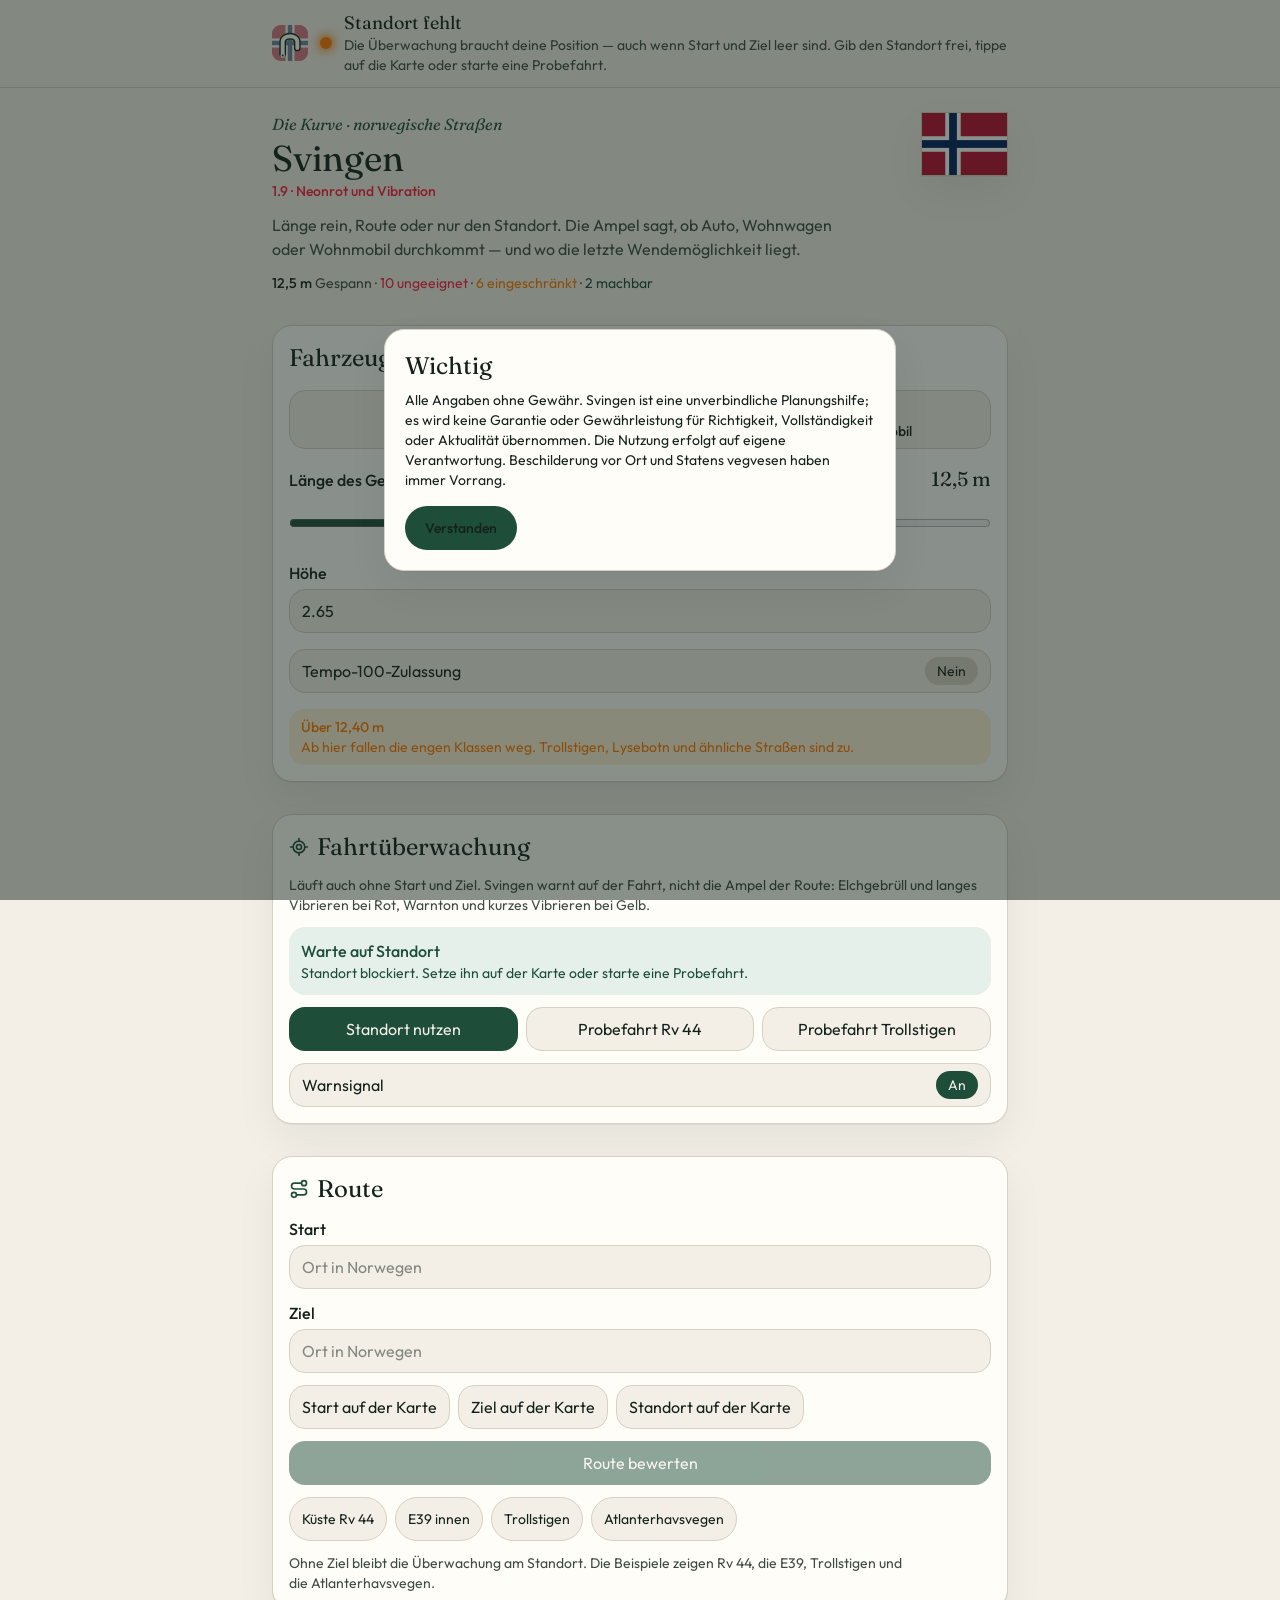
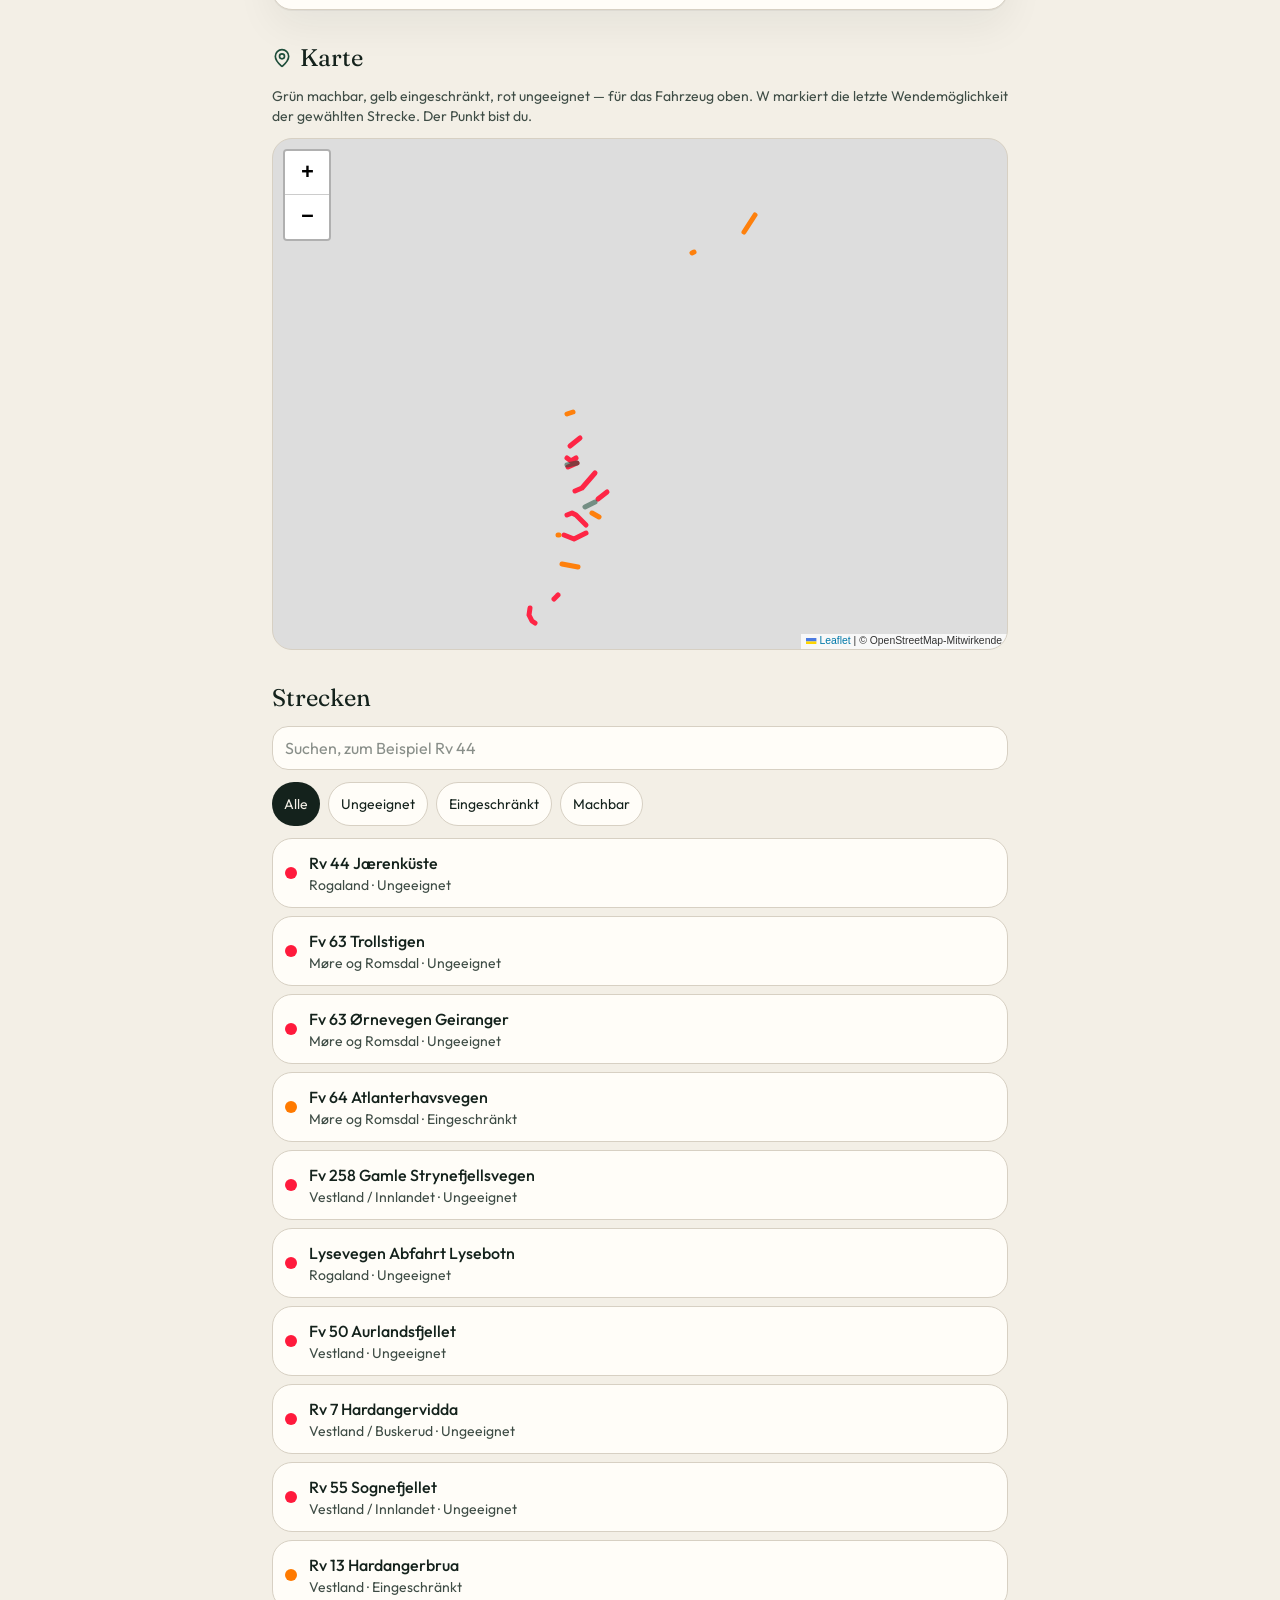
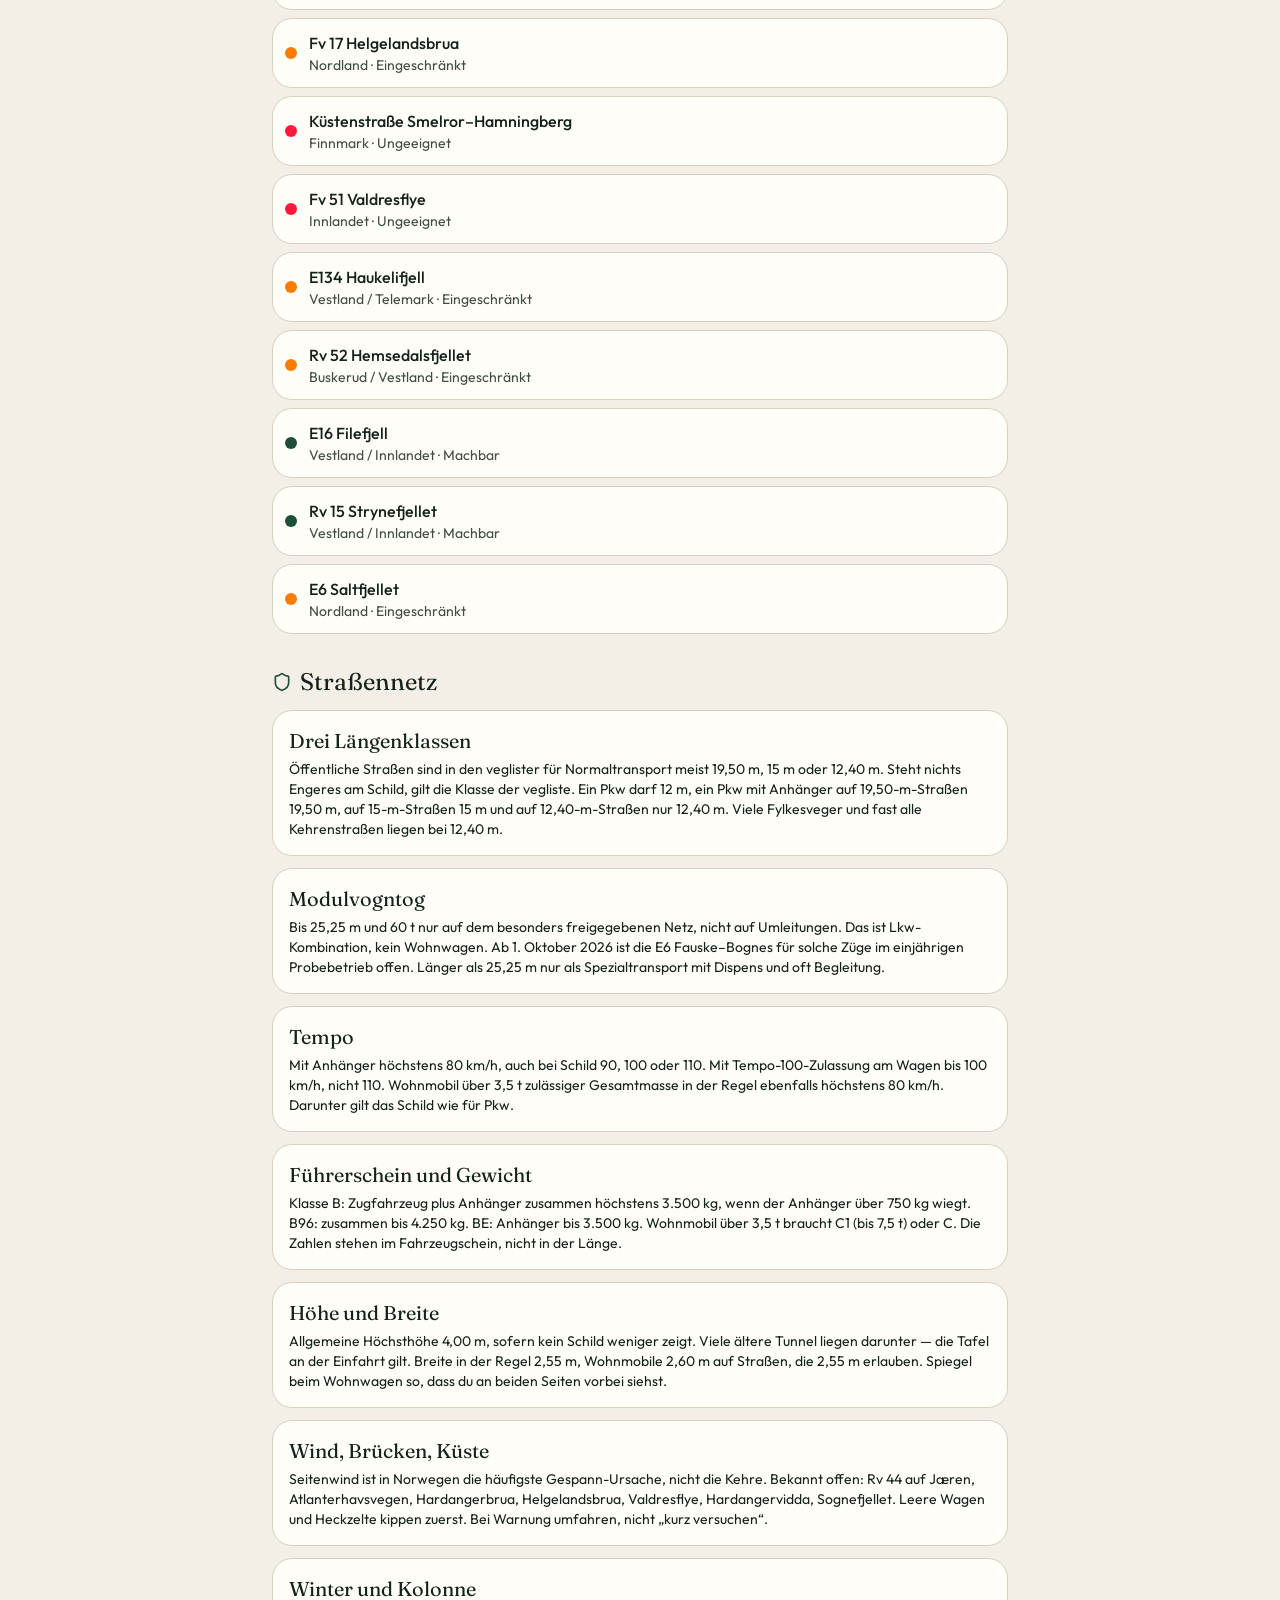
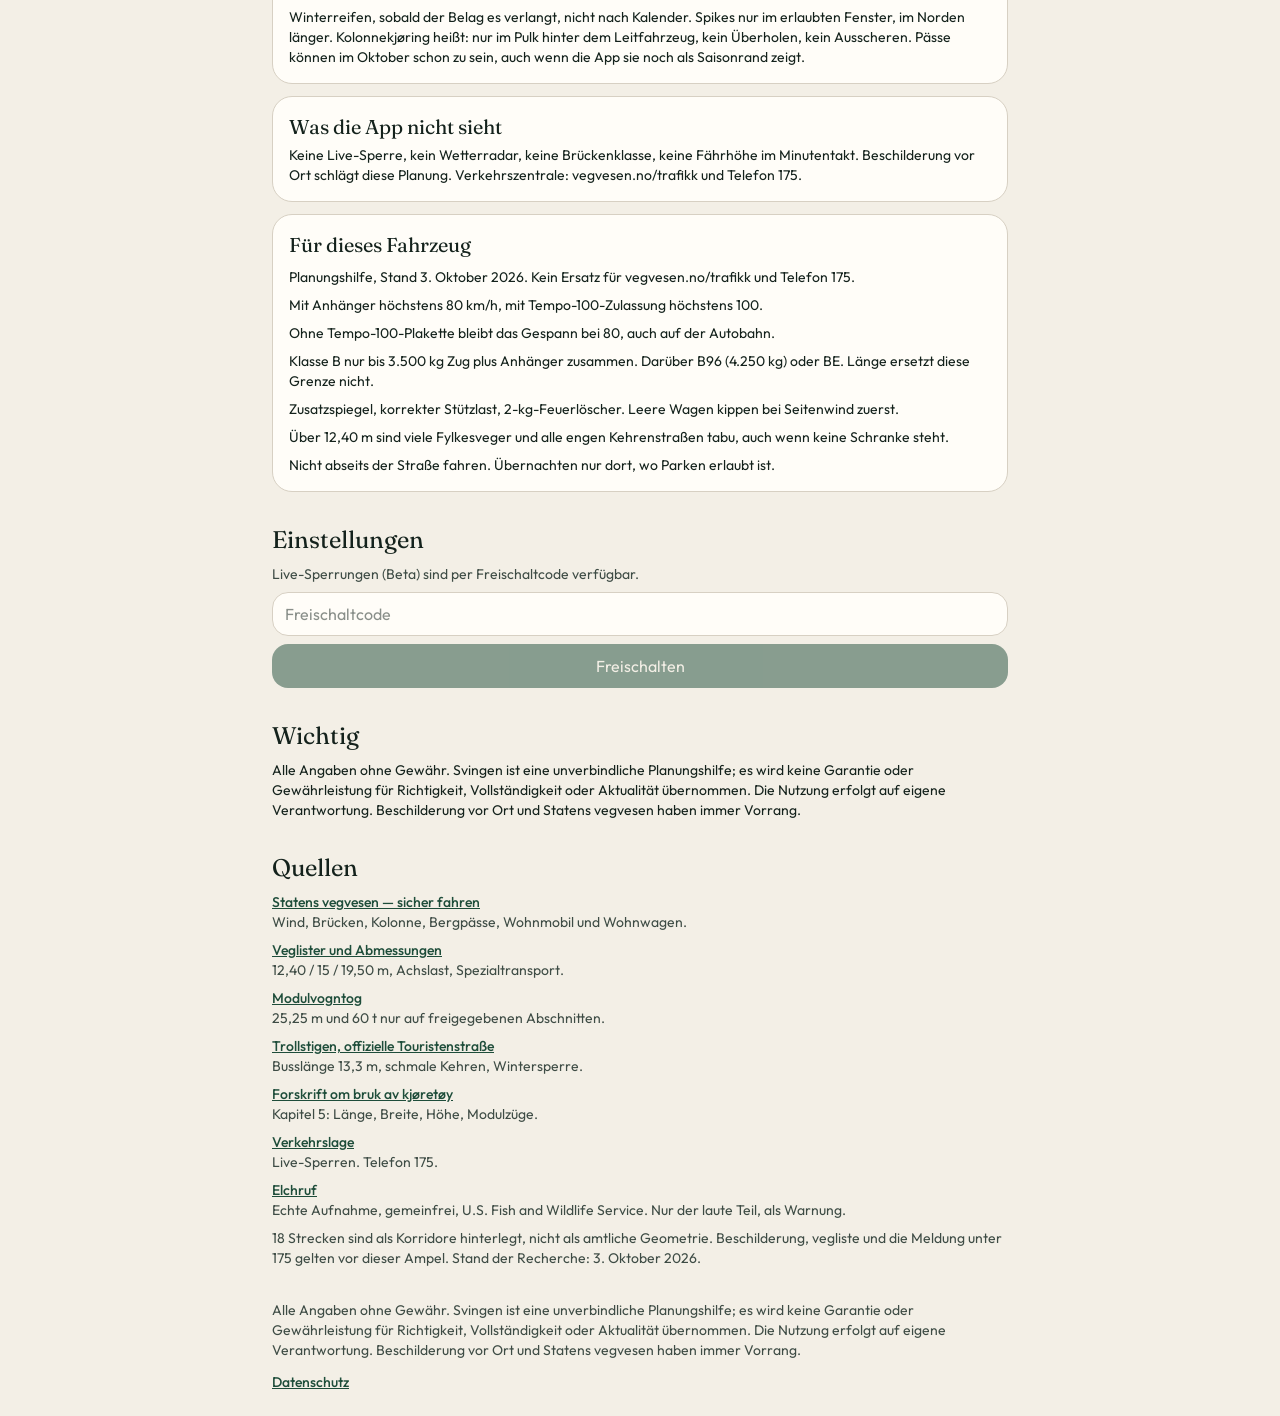
==== commit 0fd57ec6: "Svingen 1.0.3: Live-Sperrungen (Freischaltcode), fehlende Karten-Chunks ergänzt" ====
--- a/index.html
+++ b/index.html
@@ -1 +1 @@
-<!DOCTYPE html><html lang="de"><head><meta name="twitter:card" content="summary_large_image"><meta property="og:title" content="Svingen"><meta property="og:image" content="https://svingen.grok.me/og.jpg"><meta property="og:image:width" content="1200"><meta property="og:image:height" content="630"><meta charSet="utf-8"/><meta name="viewport" content="width=device-width, initial-scale=1, viewport-fit=cover"/><link rel="preload" as="image" href="/favicon.svg"/><link rel="stylesheet" href="/assets/styles-BVD7fY9X.css" data-precedence="default"/><link rel="stylesheet" href="https://fonts.googleapis.com/css2?family=Fraunces:ital,opsz,wght@0,9..144,560;0,9..144,650;1,9..144,560&amp;family=Outfit:wght@400;500;600&amp;display=swap" data-precedence="default"/><title>Svingen — Norwegen mit Gespann</title><meta name="description" content="Machbarkeit, Sicherheit und letzte Wendemöglichkeit für Auto, Wohnwagen und Wohnmobil auf norwegischen Straßen."/><meta name="theme-color" content="#1e4d3a"/><meta name="mobile-web-app-capable" content="yes"/><meta name="apple-mobile-web-app-capable" content="yes"/><meta name="apple-mobile-web-app-title" content="Svingen"/><meta name="apple-mobile-web-app-status-bar-style" content="black-translucent"/><link rel="modulepreload" href="/assets/index-BoTQPSs4.js"/><link rel="modulepreload" href="/assets/rolldown-runtime-CbXtAM7H.js"/><link rel="modulepreload" href="/assets/routes-BssunAj7.js"/><link rel="icon" type="image/svg+xml" href="/favicon.svg"/><link rel="manifest" href="/manifest.webmanifest"/><link rel="apple-touch-icon" href="/__grok/icon-180.png"/><link rel="preconnect" href="https://fonts.googleapis.com"/><link rel="preconnect" href="https://fonts.gstatic.com" crossorigin="anonymous"/><link rel="manifest" href="/__grok/manifest.webmanifest"><meta name="grok-project-id" content="01a1015c-43af-7f11-b6b1-55efab791518"><script src="https://grok.com/grok-app-builder/extensions.js" data-project-id="01a1015c-43af-7f11-b6b1-55efab791518" defer></script><meta property="grok:app_id" content="01a1015c-43af-7f11-b6b1-55efab791518"></head><body><!--$--><div class="min-h-screen bg-bg text-ink"><header class="sticky top-0 z-30 border-b border-line bg-bg/95 pt-[env(safe-area-inset-top)] backdrop-blur"><div class="mx-auto flex max-w-3xl items-center gap-3 px-4 py-2.5 sm:py-3"><img src="/favicon.svg" alt="Svingen" width="36" height="36" class="size-8 shrink-0 sm:size-9"/><span class="size-3 shrink-0 rounded-full bg-amber live-caution"></span><div class="min-w-0"><p class="font-display text-base leading-tight sm:text-lg">Standort fehlt</p><p class="line-clamp-4 text-sm text-muted sm:line-clamp-2" aria-live="polite">Die Überwachung braucht deine Position — auch wenn Start und Ziel leer sind. Gib den Standort frei, tippe auf die Karte oder starte eine Probefahrt.</p></div></div></header><main class="mx-auto flex max-w-3xl flex-col gap-6 px-4 py-5 pb-[max(1.5rem,env(safe-area-inset-bottom))] sm:gap-8 sm:py-6"><section class="flex flex-col gap-3"><div class="flex items-start justify-between gap-3"><div class="min-w-0"><p class="font-display text-spruce italic">Die Kurve · norwegische Straßen</p><h1 class="font-display text-3xl leading-tight sm:text-4xl">Svingen</h1><p class="text-sm font-medium text-stop">1.9 · Neonrot und Vibration</p></div><svg viewBox="0 0 22 16" class="h-12 w-auto shrink-0 border border-line shadow-card sm:h-16" role="img" aria-label="Norwegens Flagge"><rect width="22" height="16" class="fill-flag-red"></rect><rect x="6" width="4" height="16" class="fill-flag-white"></rect><rect y="6" width="22" height="4" class="fill-flag-white"></rect><rect x="7" width="2" height="16" class="fill-flag-blue"></rect><rect y="7" width="22" height="2" class="fill-flag-blue"></rect></svg></div><p class="max-w-xl text-muted">Länge rein, Route oder nur den Standort. Die Ampel sagt, ob Auto, Wohnwagen oder Wohnmobil durchkommt — und wo die letzte Wendemöglichkeit liegt.</p><p class="text-sm"><span class="font-medium">12,5 m</span><span class="text-muted"> <!-- -->Gespann<!-- --> · </span><span class="text-stop">9<!-- --> ungeeignet</span><span class="text-muted"> · </span><span class="text-amber">7<!-- --> eingeschränkt</span><span class="text-muted"> · </span><span class="text-spruce">2<!-- --> machbar</span></p></section><section class="flex flex-col gap-4 rounded-card border border-line bg-surface p-4 shadow-card"><h2 class="font-display text-2xl">Fahrzeug</h2><div class="grid grid-cols-3 gap-2"><button type="button" class="flex min-h-12 flex-col items-center justify-center gap-1 rounded-2xl border px-1.5 py-2 text-center text-sm leading-tight border-line bg-bg text-ink"><svg xmlns="http://www.w3.org/2000/svg" width="24" height="24" viewBox="0 0 24 24" fill="none" stroke="currentColor" stroke-width="2" stroke-linecap="round" stroke-linejoin="round" class="lucide lucide-car size-5" aria-hidden="true"><path d="M19 17h2c.6 0 1-.4 1-1v-3c0-.9-.7-1.7-1.5-1.9C18.7 10.6 16 10 16 10s-1.3-1.4-2.2-2.3c-.5-.4-1.1-.7-1.8-.7H5c-.6 0-1.1.4-1.4.9l-1.4 2.9A3.7 3.7 0 0 0 2 12v4c0 .6.4 1 1 1h2"></path><circle cx="7" cy="17" r="2"></circle><path d="M9 17h6"></path><circle cx="17" cy="17" r="2"></circle></svg><span class="font-medium">Auto</span></button><button type="button" class="flex min-h-12 flex-col items-center justify-center gap-1 rounded-2xl border px-1.5 py-2 text-center text-sm leading-tight border-spruce bg-spruce text-bg"><svg xmlns="http://www.w3.org/2000/svg" width="24" height="24" viewBox="0 0 24 24" fill="none" stroke="currentColor" stroke-width="2" stroke-linecap="round" stroke-linejoin="round" class="lucide lucide-caravan size-5" aria-hidden="true"><path d="M18 19V9a4 4 0 0 0-4-4H6a4 4 0 0 0-4 4v8a2 2 0 0 0 2 2h2"></path><path d="M2 9h3a1 1 0 0 1 1 1v2a1 1 0 0 1-1 1H2"></path><path d="M22 17v1a1 1 0 0 1-1 1H10v-9a1 1 0 0 1 1-1h2a1 1 0 0 1 1 1v9"></path><circle cx="8" cy="19" r="2"></circle></svg><span class="font-medium">Gespann</span></button><button type="button" class="flex min-h-12 flex-col items-center justify-center gap-1 rounded-2xl border px-1.5 py-2 text-center text-sm leading-tight border-line bg-bg text-ink"><svg xmlns="http://www.w3.org/2000/svg" width="24" height="24" viewBox="0 0 24 24" fill="none" stroke="currentColor" stroke-width="2" stroke-linecap="round" stroke-linejoin="round" class="lucide lucide-bus size-5" aria-hidden="true"><path d="M8 6v6"></path><path d="M15 6v6"></path><path d="M2 12h19.6"></path><path d="M18 18h3s.5-1.7.8-2.8c.1-.4.2-.8.2-1.2 0-.4-.1-.8-.2-1.2l-1.4-5C20.1 6.8 19.1 6 18 6H4a2 2 0 0 0-2 2v10h3"></path><circle cx="7" cy="18" r="2"></circle><path d="M9 18h5"></path><circle cx="16" cy="18" r="2"></circle></svg><span class="font-medium">Wohnmobil</span></button></div><label class="flex flex-col gap-2"><span class="flex items-baseline justify-between gap-3"><span class="font-medium">Länge des Gespanns</span><span class="font-display text-xl tabular-nums">12,5 m</span></span><input type="range" min="8" max="18" step="0.1" aria-valuetext="12,5 m" value="12.5"/></label><label class="flex flex-col gap-1"><span class="font-medium">Höhe</span><input class="min-h-11 rounded-2xl border border-line bg-bg px-3" type="number" inputMode="decimal" min="1.2" max="4.5" step="0.05" value="2.65"/></label><button type="button" role="switch" aria-checked="false" class="flex min-h-11 items-center justify-between gap-3 rounded-2xl border border-line bg-bg px-3 text-left"><span>Tempo-100-Zulassung</span><span class="rounded-full px-3 py-1 text-sm bg-line text-ink">Nein</span></button><ul class="flex flex-col gap-2"><li class="rounded-2xl px-3 py-2 text-sm bg-amber-soft text-amber"><p class="font-medium">Über 12,40 m</p><p>Ab hier fallen die engen Klassen weg. Trollstigen, Lysebotn und ähnliche Straßen sind zu.</p></li></ul></section><section class="flex flex-col gap-3 rounded-card border border-line bg-surface p-4 shadow-card"><div class="flex items-center gap-2"><svg xmlns="http://www.w3.org/2000/svg" width="24" height="24" viewBox="0 0 24 24" fill="none" stroke="currentColor" stroke-width="2" stroke-linecap="round" stroke-linejoin="round" class="lucide lucide-locate-fixed size-5 text-spruce" aria-hidden="true"><line x1="2" x2="5" y1="12" y2="12"></line><line x1="19" x2="22" y1="12" y2="12"></line><line x1="12" x2="12" y1="2" y2="5"></line><line x1="12" x2="12" y1="19" y2="22"></line><circle cx="12" cy="12" r="7"></circle><circle cx="12" cy="12" r="3"></circle></svg><h2 class="font-display text-2xl">Fahrtüberwachung</h2></div><p class="text-sm text-muted">Läuft auch ohne Start und Ziel. Svingen warnt auf der Fahrt, nicht die Ampel der Route: Elchgebrüll und langes Vibrieren bei Rot, Warnton und kurzes Vibrieren bei Gelb.</p><div class="rounded-2xl px-3 py-3 bg-spruce-soft text-spruce"><p class="font-medium">Warte auf Standort</p><p class="text-sm">Standort wird angefragt.</p></div><div class="grid grid-cols-1 gap-2 sm:grid-cols-3"><button type="button" class="min-h-11 rounded-2xl bg-spruce px-3 text-bg">Standort nutzen</button><button type="button" class="min-h-11 rounded-2xl border border-line bg-bg px-3">Probefahrt Rv 44</button><button type="button" class="min-h-11 rounded-2xl border border-line bg-bg px-3">Probefahrt Trollstigen</button></div><button type="button" role="switch" aria-checked="true" class="flex min-h-11 items-center justify-between gap-3 rounded-2xl border border-line bg-bg px-3 text-left"><span>Warnsignal</span><span class="rounded-full px-3 py-1 text-sm bg-spruce text-bg">An</span></button></section><section class="flex flex-col gap-3 rounded-card border border-line bg-surface p-4 shadow-card"><div class="flex items-center gap-2"><svg xmlns="http://www.w3.org/2000/svg" width="24" height="24" viewBox="0 0 24 24" fill="none" stroke="currentColor" stroke-width="2" stroke-linecap="round" stroke-linejoin="round" class="lucide lucide-route size-5 text-spruce" aria-hidden="true"><circle cx="6" cy="19" r="3"></circle><path d="M9 19h8.5a3.5 3.5 0 0 0 0-7h-11a3.5 3.5 0 0 1 0-7H15"></path><circle cx="18" cy="5" r="3"></circle></svg><h2 class="font-display text-2xl">Route</h2></div><label class="relative flex flex-col gap-1"><span class="font-medium">Start</span><input class="min-h-11 rounded-2xl border border-line bg-bg px-3" placeholder="Ort in Norwegen" autoComplete="off" value=""/></label><label class="relative flex flex-col gap-1"><span class="font-medium">Ziel</span><input class="min-h-11 rounded-2xl border border-line bg-bg px-3" placeholder="Ort in Norwegen" autoComplete="off" value=""/></label><div class="flex flex-wrap gap-2"><button type="button" class="min-h-11 rounded-2xl border px-3 border-line bg-bg">Start auf der Karte</button><button type="button" class="min-h-11 rounded-2xl border px-3 border-line bg-bg">Ziel auf der Karte</button><button type="button" class="min-h-11 rounded-2xl border px-3 border-line bg-bg">Standort auf der Karte</button></div><button type="button" disabled="" class="min-h-11 rounded-2xl bg-spruce px-3 text-bg disabled:opacity-50">Route bewerten</button><div class="flex flex-wrap gap-2"><button type="button" class="min-h-11 rounded-full border border-line bg-bg px-3 text-sm">Küste Rv 44</button><button type="button" class="min-h-11 rounded-full border border-line bg-bg px-3 text-sm">E39 innen</button><button type="button" class="min-h-11 rounded-full border border-line bg-bg px-3 text-sm">Trollstigen</button><button type="button" class="min-h-11 rounded-full border border-line bg-bg px-3 text-sm">Atlanterhavsvegen</button></div><p class="text-sm text-muted">Ohne Ziel bleibt die Überwachung am Standort. Die Beispiele zeigen Rv 44, die E39, Trollstigen und die Atlanterhavsvegen.</p></section><section class="flex flex-col gap-3"><div class="flex items-center gap-2"><svg xmlns="http://www.w3.org/2000/svg" width="24" height="24" viewBox="0 0 24 24" fill="none" stroke="currentColor" stroke-width="2" stroke-linecap="round" stroke-linejoin="round" class="lucide lucide-map-pin size-5 text-spruce" aria-hidden="true"><path d="M20 10c0 4.993-5.539 10.193-7.399 11.799a1 1 0 0 1-1.202 0C9.539 20.193 4 14.993 4 10a8 8 0 0 1 16 0"></path><circle cx="12" cy="10" r="3"></circle></svg><h2 class="font-display text-2xl">Karte</h2></div><p class="text-sm text-muted">Grün machbar, gelb eingeschränkt, rot ungeeignet — für das Fahrzeug oben. W markiert die letzte Wendemöglichkeit der gewählten Strecke. Der Punkt bist du.</p><div class="map-frame rounded-card border border-line bg-spruce-soft" aria-hidden="true"></div></section><section class="flex flex-col gap-3"><h2 class="font-display text-2xl">Strecken</h2><input class="min-h-11 rounded-2xl border border-line bg-surface px-3" placeholder="Suchen, zum Beispiel Rv 44" aria-label="Strecke suchen" value=""/><div class="flex flex-wrap gap-2"><button type="button" class="min-h-11 rounded-full px-3 text-sm bg-ink text-bg">Alle</button><button type="button" class="min-h-11 rounded-full px-3 text-sm border border-line bg-surface">Ungeeignet</button><button type="button" class="min-h-11 rounded-full px-3 text-sm border border-line bg-surface">Eingeschränkt</button><button type="button" class="min-h-11 rounded-full px-3 text-sm border border-line bg-surface">Machbar</button></div><ul class="flex flex-col gap-2"><li id="road-rv44" class="rounded-card border border-line bg-surface"><button type="button" class="flex min-h-11 w-full items-center gap-3 px-3 py-3 text-left" aria-expanded="false"><span class="size-3 shrink-0 rounded-full bg-stop"></span><span class="min-w-0 flex-1"><span class="block font-medium">Rv 44<!-- --> <!-- -->Jærenküste</span><span class="block text-sm text-muted">Rogaland<!-- --> · <!-- -->Ungeeignet</span></span></button></li><li id="road-trollstigen" class="rounded-card border border-line bg-surface"><button type="button" class="flex min-h-11 w-full items-center gap-3 px-3 py-3 text-left" aria-expanded="false"><span class="size-3 shrink-0 rounded-full bg-stop"></span><span class="min-w-0 flex-1"><span class="block font-medium">Fv 63<!-- --> <!-- -->Trollstigen</span><span class="block text-sm text-muted">Møre og Romsdal<!-- --> · <!-- -->Ungeeignet</span></span></button></li><li id="road-orneveien" class="rounded-card border border-line bg-surface"><button type="button" class="flex min-h-11 w-full items-center gap-3 px-3 py-3 text-left" aria-expanded="false"><span class="size-3 shrink-0 rounded-full bg-stop"></span><span class="min-w-0 flex-1"><span class="block font-medium">Fv 63<!-- --> <!-- -->Ørnevegen Geiranger</span><span class="block text-sm text-muted">Møre og Romsdal<!-- --> · <!-- -->Ungeeignet</span></span></button></li><li id="road-atlanterhav" class="rounded-card border border-line bg-surface"><button type="button" class="flex min-h-11 w-full items-center gap-3 px-3 py-3 text-left" aria-expanded="false"><span class="size-3 shrink-0 rounded-full bg-amber"></span><span class="min-w-0 flex-1"><span class="block font-medium">Fv 64<!-- --> <!-- -->Atlanterhavsvegen</span><span class="block text-sm text-muted">Møre og Romsdal<!-- --> · <!-- -->Eingeschränkt</span></span></button></li><li id="road-strynefjell-old" class="rounded-card border border-line bg-surface"><button type="button" class="flex min-h-11 w-full items-center gap-3 px-3 py-3 text-left" aria-expanded="false"><span class="size-3 shrink-0 rounded-full bg-stop"></span><span class="min-w-0 flex-1"><span class="block font-medium">Fv 258<!-- --> <!-- -->Gamle Strynefjellsvegen</span><span class="block text-sm text-muted">Vestland / Innlandet<!-- --> · <!-- -->Ungeeignet</span></span></button></li><li id="road-lyse" class="rounded-card border border-line bg-surface"><button type="button" class="flex min-h-11 w-full items-center gap-3 px-3 py-3 text-left" aria-expanded="false"><span class="size-3 shrink-0 rounded-full bg-stop"></span><span class="min-w-0 flex-1"><span class="block font-medium">Lysevegen<!-- --> <!-- -->Abfahrt Lysebotn</span><span class="block text-sm text-muted">Rogaland<!-- --> · <!-- -->Ungeeignet</span></span></button></li><li id="road-aurland" class="rounded-card border border-line bg-surface"><button type="button" class="flex min-h-11 w-full items-center gap-3 px-3 py-3 text-left" aria-expanded="false"><span class="size-3 shrink-0 rounded-full bg-stop"></span><span class="min-w-0 flex-1"><span class="block font-medium">Fv 50<!-- --> <!-- -->Aurlandsfjellet</span><span class="block text-sm text-muted">Vestland<!-- --> · <!-- -->Ungeeignet</span></span></button></li><li id="road-vidda" class="rounded-card border border-line bg-surface"><button type="button" class="flex min-h-11 w-full items-center gap-3 px-3 py-3 text-left" aria-expanded="false"><span class="size-3 shrink-0 rounded-full bg-amber"></span><span class="min-w-0 flex-1"><span class="block font-medium">Rv 7<!-- --> <!-- -->Hardangervidda</span><span class="block text-sm text-muted">Vestland / Buskerud<!-- --> · <!-- -->Eingeschränkt</span></span></button></li><li id="road-sogne" class="rounded-card border border-line bg-surface"><button type="button" class="flex min-h-11 w-full items-center gap-3 px-3 py-3 text-left" aria-expanded="false"><span class="size-3 shrink-0 rounded-full bg-stop"></span><span class="min-w-0 flex-1"><span class="block font-medium">Rv 55<!-- --> <!-- -->Sognefjellet</span><span class="block text-sm text-muted">Vestland / Innlandet<!-- --> · <!-- -->Ungeeignet</span></span></button></li><li id="road-hardangerbru" class="rounded-card border border-line bg-surface"><button type="button" class="flex min-h-11 w-full items-center gap-3 px-3 py-3 text-left" aria-expanded="false"><span class="size-3 shrink-0 rounded-full bg-amber"></span><span class="min-w-0 flex-1"><span class="block font-medium">Rv 13<!-- --> <!-- -->Hardangerbrua</span><span class="block text-sm text-muted">Vestland<!-- --> · <!-- -->Eingeschränkt</span></span></button></li><li id="road-helgeland" class="rounded-card border border-line bg-surface"><button type="button" class="flex min-h-11 w-full items-center gap-3 px-3 py-3 text-left" aria-expanded="false"><span class="size-3 shrink-0 rounded-full bg-amber"></span><span class="min-w-0 flex-1"><span class="block font-medium">Fv 17<!-- --> <!-- -->Helgelandsbrua</span><span class="block text-sm text-muted">Nordland<!-- --> · <!-- -->Eingeschränkt</span></span></button></li><li id="road-hamningberg" class="rounded-card border border-line bg-surface"><button type="button" class="flex min-h-11 w-full items-center gap-3 px-3 py-3 text-left" aria-expanded="false"><span class="size-3 shrink-0 rounded-full bg-stop"></span><span class="min-w-0 flex-1"><span class="block font-medium">Küstenstraße<!-- --> <!-- -->Smelror–Hamningberg</span><span class="block text-sm text-muted">Finnmark<!-- --> · <!-- -->Ungeeignet</span></span></button></li><li id="road-valdres" class="rounded-card border border-line bg-surface"><button type="button" class="flex min-h-11 w-full items-center gap-3 px-3 py-3 text-left" aria-expanded="false"><span class="size-3 shrink-0 rounded-full bg-stop"></span><span class="min-w-0 flex-1"><span class="block font-medium">Fv 51<!-- --> <!-- -->Valdresflye</span><span class="block text-sm text-muted">Innlandet<!-- --> · <!-- -->Ungeeignet</span></span></button></li><li id="road-haukeli" class="rounded-card border border-line bg-surface"><button type="button" class="flex min-h-11 w-full items-center gap-3 px-3 py-3 text-left" aria-expanded="false"><span class="size-3 shrink-0 rounded-full bg-amber"></span><span class="min-w-0 flex-1"><span class="block font-medium">E134<!-- --> <!-- -->Haukelifjell</span><span class="block text-sm text-muted">Vestland / Telemark<!-- --> · <!-- -->Eingeschränkt</span></span></button></li><li id="road-hemsedal" class="rounded-card border border-line bg-surface"><button type="button" class="flex min-h-11 w-full items-center gap-3 px-3 py-3 text-left" aria-expanded="false"><span class="size-3 shrink-0 rounded-full bg-amber"></span><span class="min-w-0 flex-1"><span class="block font-medium">Rv 52<!-- --> <!-- -->Hemsedalsfjellet</span><span class="block text-sm text-muted">Buskerud / Vestland<!-- --> · <!-- -->Eingeschränkt</span></span></button></li><li id="road-filefjell" class="rounded-card border border-line bg-surface"><button type="button" class="flex min-h-11 w-full items-center gap-3 px-3 py-3 text-left" aria-expanded="false"><span class="size-3 shrink-0 rounded-full bg-spruce"></span><span class="min-w-0 flex-1"><span class="block font-medium">E16<!-- --> <!-- -->Filefjell</span><span class="block text-sm text-muted">Vestland / Innlandet<!-- --> · <!-- -->Machbar</span></span></button></li><li id="road-stryne-new" class="rounded-card border border-line bg-surface"><button type="button" class="flex min-h-11 w-full items-center gap-3 px-3 py-3 text-left" aria-expanded="false"><span class="size-3 shrink-0 rounded-full bg-spruce"></span><span class="min-w-0 flex-1"><span class="block font-medium">Rv 15<!-- --> <!-- -->Strynefjellet</span><span class="block text-sm text-muted">Vestland / Innlandet<!-- --> · <!-- -->Machbar</span></span></button></li><li id="road-saltfjell" class="rounded-card border border-line bg-surface"><button type="button" class="flex min-h-11 w-full items-center gap-3 px-3 py-3 text-left" aria-expanded="false"><span class="size-3 shrink-0 rounded-full bg-amber"></span><span class="min-w-0 flex-1"><span class="block font-medium">E6<!-- --> <!-- -->Saltfjellet</span><span class="block text-sm text-muted">Nordland<!-- --> · <!-- -->Eingeschränkt</span></span></button></li></ul></section><section class="flex flex-col gap-3"><div class="flex items-center gap-2"><svg xmlns="http://www.w3.org/2000/svg" width="24" height="24" viewBox="0 0 24 24" fill="none" stroke="currentColor" stroke-width="2" stroke-linecap="round" stroke-linejoin="round" class="lucide lucide-shield size-5 text-spruce" aria-hidden="true"><path d="M20 13c0 5-3.5 7.5-7.66 8.95a1 1 0 0 1-.67-.01C7.5 20.5 4 18 4 13V6a1 1 0 0 1 1-1c2 0 4.5-1.2 6.24-2.72a1.17 1.17 0 0 1 1.52 0C14.51 3.81 17 5 19 5a1 1 0 0 1 1 1z"></path></svg><h2 class="font-display text-2xl">Straßennetz</h2></div><ul class="flex flex-col gap-3"><li class="rounded-card border border-line bg-surface p-4"><h3 class="font-display text-xl">Drei Längenklassen</h3><p class="mt-1 text-sm">Öffentliche Straßen sind in den veglister für Normaltransport meist 19,50 m, 15 m oder 12,40 m. Steht nichts Engeres am Schild, gilt die Klasse der vegliste. Ein Pkw darf 12 m, ein Pkw mit Anhänger auf 19,50-m-Straßen 19,50 m, auf 15-m-Straßen 15 m und auf 12,40-m-Straßen nur 12,40 m. Viele Fylkesveger und fast alle Kehrenstraßen liegen bei 12,40 m.</p></li><li class="rounded-card border border-line bg-surface p-4"><h3 class="font-display text-xl">Modulvogntog</h3><p class="mt-1 text-sm">Bis 25,25 m und 60 t nur auf dem besonders freigegebenen Netz, nicht auf Umleitungen. Das ist Lkw-Kombination, kein Wohnwagen. Ab 1. Oktober 2026 ist die E6 Fauske–Bognes für solche Züge im einjährigen Probebetrieb offen. Länger als 25,25 m nur als Spezialtransport mit Dispens und oft Begleitung.</p></li><li class="rounded-card border border-line bg-surface p-4"><h3 class="font-display text-xl">Tempo</h3><p class="mt-1 text-sm">Mit Anhänger höchstens 80 km/h, auch bei Schild 90, 100 oder 110. Mit Tempo-100-Zulassung am Wagen bis 100 km/h, nicht 110. Wohnmobil über 3,5 t zulässiger Gesamtmasse in der Regel ebenfalls höchstens 80 km/h. Darunter gilt das Schild wie für Pkw.</p></li><li class="rounded-card border border-line bg-surface p-4"><h3 class="font-display text-xl">Führerschein und Gewicht</h3><p class="mt-1 text-sm">Klasse B: Zugfahrzeug plus Anhänger zusammen höchstens 3.500 kg, wenn der Anhänger über 750 kg wiegt. B96: zusammen bis 4.250 kg. BE: Anhänger bis 3.500 kg. Wohnmobil über 3,5 t braucht C1 (bis 7,5 t) oder C. Die Zahlen stehen im Fahrzeugschein, nicht in der Länge.</p></li><li class="rounded-card border border-line bg-surface p-4"><h3 class="font-display text-xl">Höhe und Breite</h3><p class="mt-1 text-sm">Allgemeine Höchsthöhe 4,00 m, sofern kein Schild weniger zeigt. Viele ältere Tunnel liegen darunter — die Tafel an der Einfahrt gilt. Breite in der Regel 2,55 m, Wohnmobile 2,60 m auf Straßen, die 2,55 m erlauben. Spiegel beim Wohnwagen so, dass du an beiden Seiten vorbei siehst.</p></li><li class="rounded-card border border-line bg-surface p-4"><h3 class="font-display text-xl">Wind, Brücken, Küste</h3><p class="mt-1 text-sm">Seitenwind ist in Norwegen die häufigste Gespann-Ursache, nicht die Kehre. Bekannt offen: Rv 44 auf Jæren, Atlanterhavsvegen, Hardangerbrua, Helgelandsbrua, Valdresflye, Hardangervidda, Sognefjellet. Leere Wagen und Heckzelte kippen zuerst. Bei Warnung umfahren, nicht „kurz versuchen“.</p></li><li class="rounded-card border border-line bg-surface p-4"><h3 class="font-display text-xl">Winter und Kolonne</h3><p class="mt-1 text-sm">Winterreifen, sobald der Belag es verlangt, nicht nach Kalender. Spikes nur im erlaubten Fenster, im Norden länger. Kolonnekjøring heißt: nur im Pulk hinter dem Leitfahrzeug, kein Überholen, kein Ausscheren. Pässe können im Oktober schon zu sein, auch wenn die App sie noch als Saisonrand zeigt.</p></li><li class="rounded-card border border-line bg-surface p-4"><h3 class="font-display text-xl">Was die App nicht sieht</h3><p class="mt-1 text-sm">Keine Live-Sperre, kein Wetterradar, keine Brückenklasse, keine Fährhöhe im Minutentakt. Beschilderung vor Ort schlägt diese Planung. Verkehrszentrale: vegvesen.no/trafikk und Telefon 175.</p></li><li class="rounded-card border border-line bg-surface p-4"><h3 class="font-display text-xl">Für dieses Fahrzeug</h3><ul class="mt-2 flex flex-col gap-2 text-sm"><li>Planungshilfe, Stand 3. Oktober 2026. Kein Ersatz für vegvesen.no/trafikk und Telefon 175.</li><li>Mit Anhänger höchstens 80 km/h, mit Tempo-100-Zulassung höchstens 100.</li><li>Ohne Tempo-100-Plakette bleibt das Gespann bei 80, auch auf der Autobahn.</li><li>Klasse B nur bis 3.500 kg Zug plus Anhänger zusammen. Darüber B96 (4.250 kg) oder BE. Länge ersetzt diese Grenze nicht.</li><li>Zusatzspiegel, korrekter Stützlast, 2-kg-Feuerlöscher. Leere Wagen kippen bei Seitenwind zuerst.</li><li>Über 12,40 m sind viele Fylkesveger und alle engen Kehrenstraßen tabu, auch wenn keine Schranke steht.</li><li>Nicht abseits der Straße fahren. Übernachten nur dort, wo Parken erlaubt ist.</li></ul></li></ul></section><section class="flex flex-col gap-2"><h2 class="font-display text-2xl">Wichtig</h2><p class="text-sm">Alle Angaben ohne Gewähr. Svingen ist eine unverbindliche Planungshilfe; es wird keine Garantie oder Gewährleistung für Richtigkeit, Vollständigkeit oder Aktualität übernommen. Die Nutzung erfolgt auf eigene Verantwortung. Beschilderung vor Ort und Statens vegvesen haben immer Vorrang.</p></section><section class="flex flex-col gap-2"><h2 class="font-display text-2xl">Quellen</h2><ul class="flex flex-col gap-2 text-sm"><li><a class="font-medium text-spruce underline" href="https://www.vegvesen.no/en/traffic-information/traffic-information/drive-safe-in-norway/drive-safe-in-norway/" target="_blank" rel="noreferrer">Statens vegvesen — sicher fahren</a><p class="text-muted">Wind, Brücken, Kolonne, Bergpässe, Wohnmobil und Wohnwagen.</p></li><li><a class="font-medium text-spruce underline" href="https://www.vegvesen.no/en/vehicles/professional-transport/list-of-roads-and-dimensions/" target="_blank" rel="noreferrer">Veglister und Abmessungen</a><p class="text-muted">12,40 / 15 / 19,50 m, Achslast, Spezialtransport.</p></li><li><a class="font-medium text-spruce underline" href="https://www.vegvesen.no/en/vehicles/professional-transport/list-of-roads-and-dimensions/modular-vehicle-combinations/" target="_blank" rel="noreferrer">Modulvogntog</a><p class="text-muted">25,25 m und 60 t nur auf freigegebenen Abschnitten.</p></li><li><a class="font-medium text-spruce underline" href="https://www.nasjonaleturistveger.no/en/routes/geiranger--trollstigen/" target="_blank" rel="noreferrer">Trollstigen, offizielle Touristenstraße</a><p class="text-muted">Busslänge 13,3 m, schmale Kehren, Wintersperre.</p></li><li><a class="font-medium text-spruce underline" href="https://lovdata.no/dokument/SF/forskrift/1990-01-25-92" target="_blank" rel="noreferrer">Forskrift om bruk av kjøretøy</a><p class="text-muted">Kapitel 5: Länge, Breite, Höhe, Modulzüge.</p></li><li><a class="font-medium text-spruce underline" href="https://www.vegvesen.no/trafikk" target="_blank" rel="noreferrer">Verkehrslage</a><p class="text-muted">Live-Sperren. Telefon 175.</p></li><li><a class="font-medium text-spruce underline" href="https://commons.wikimedia.org/wiki/File:Elkbellow.ogg" target="_blank" rel="noreferrer">Elchruf</a><p class="text-muted">Echte Aufnahme, gemeinfrei, U.S. Fish and Wildlife Service. Nur der laute Teil, als Warnung.</p></li></ul><p class="text-sm text-muted">18<!-- --> Strecken sind als Korridore hinterlegt, nicht als amtliche Geometrie. Beschilderung, vegliste und die Meldung unter 175 gelten vor dieser Ampel. Stand der Recherche: 3. Oktober 2026.</p></section></main></div><!--/$--><footer class="mx-auto flex max-w-3xl flex-col gap-3 px-4 pt-2 pb-[max(1.5rem,env(safe-area-inset-bottom))]"><p class="text-sm text-muted">Alle Angaben ohne Gewähr. Svingen ist eine unverbindliche Planungshilfe; es wird keine Garantie oder Gewährleistung für Richtigkeit, Vollständigkeit oder Aktualität übernommen. Die Nutzung erfolgt auf eigene Verantwortung. Beschilderung vor Ort und Statens vegvesen haben immer Vorrang.</p><a class="text-sm font-medium text-spruce underline" href="/datenschutz">Datenschutz</a></footer><script data-tsr-stream-part="">(self.$R=self.$R||{})["tsr"]=[];self.$_TSR={h(){this.hydrated=!0,this.c()},e(){this.streamEnded=!0,this.c()},c(){this.hydrated&&this.streamEnded&&(delete self.$_TSR,delete self.$R.tsr)},p(e){this.initialized?e():this.buffer.push(e)},buffer:[]};$_TSR.router=($R=>$R[0]={manifest:$R[1]={routes:$R[2]={__root__:$R[3]={preloads:$R[4]=["/assets/index-BoTQPSs4.js","/assets/rolldown-runtime-CbXtAM7H.js"],scripts:$R[5]=[$R[6]={attrs:$R[7]={type:"module",async:!0,src:"/assets/index-BoTQPSs4.js"}}]},"/":$R[8]={preloads:$R[9]=["/assets/routes-BssunAj7.js"]}}},matches:$R[10]=[$R[11]={i:"__root__ ",u:1794748264969,s:"success",ssr:!0},$R[12]={i:"  ",u:1794748264969,s:"success",ssr:!0}]})($R["tsr"]);$_TSR.e();{let s=document.currentScript,p;while((p=s.previousElementSibling)&&p.hasAttribute('data-tsr-stream-part'))p.remove();s.remove()}</script><script type="module" async="" src="/assets/index-BoTQPSs4.js"></script><script>document.currentScript.remove();/*$tsr-stream-boundary*/</script></body></html>+<!DOCTYPE html><html lang="de"><head><meta name="twitter:card" content="summary_large_image"><meta property="og:title" content="Svingen"><meta property="og:image" content="https://svingen.grok.me/og.jpg"><meta property="og:image:width" content="1200"><meta property="og:image:height" content="630"><meta charSet="utf-8"/><meta name="viewport" content="width=device-width, initial-scale=1, viewport-fit=cover"/><link rel="preload" as="image" href="/favicon.svg"/><link rel="stylesheet" href="/assets/styles-BVD7fY9X.css" data-precedence="default"/><link rel="stylesheet" href="https://fonts.googleapis.com/css2?family=Fraunces:ital,opsz,wght@0,9..144,560;0,9..144,650;1,9..144,560&amp;family=Outfit:wght@400;500;600&amp;display=swap" data-precedence="default"/><title>Svingen — Norwegen mit Gespann</title><meta name="description" content="Machbarkeit, Sicherheit und letzte Wendemöglichkeit für Auto, Wohnwagen und Wohnmobil auf norwegischen Straßen."/><meta name="theme-color" content="#1e4d3a"/><meta name="mobile-web-app-capable" content="yes"/><meta name="apple-mobile-web-app-capable" content="yes"/><meta name="apple-mobile-web-app-title" content="Svingen"/><meta name="apple-mobile-web-app-status-bar-style" content="black-translucent"/><link rel="modulepreload" href="/assets/index-ebbe152c.js"/><link rel="modulepreload" href="/assets/rolldown-runtime-CbXtAM7H.js"/><link rel="modulepreload" href="/assets/routes-ba266f09.js"/><link rel="icon" type="image/svg+xml" href="/favicon.svg"/><link rel="manifest" href="/manifest.webmanifest"/><link rel="apple-touch-icon" href="/__grok/icon-180.png"/><link rel="preconnect" href="https://fonts.googleapis.com"/><link rel="preconnect" href="https://fonts.gstatic.com" crossorigin="anonymous"/><link rel="manifest" href="/__grok/manifest.webmanifest"><meta name="grok-project-id" content="01a1015c-43af-7f11-b6b1-55efab791518"><script src="https://grok.com/grok-app-builder/extensions.js" data-project-id="01a1015c-43af-7f11-b6b1-55efab791518" defer></script><meta property="grok:app_id" content="01a1015c-43af-7f11-b6b1-55efab791518"></head><body><!--$--><div class="min-h-screen bg-bg text-ink"><header class="sticky top-0 z-30 border-b border-line bg-bg/95 pt-[env(safe-area-inset-top)] backdrop-blur"><div class="mx-auto flex max-w-3xl items-center gap-3 px-4 py-2.5 sm:py-3"><img src="/favicon.svg" alt="Svingen" width="36" height="36" class="size-8 shrink-0 sm:size-9"/><span class="size-3 shrink-0 rounded-full bg-amber live-caution"></span><div class="min-w-0"><p class="font-display text-base leading-tight sm:text-lg">Standort fehlt</p><p class="line-clamp-4 text-sm text-muted sm:line-clamp-2" aria-live="polite">Die Überwachung braucht deine Position — auch wenn Start und Ziel leer sind. Gib den Standort frei, tippe auf die Karte oder starte eine Probefahrt.</p></div></div></header><main class="mx-auto flex max-w-3xl flex-col gap-6 px-4 py-5 pb-[max(1.5rem,env(safe-area-inset-bottom))] sm:gap-8 sm:py-6"><section class="flex flex-col gap-3"><div class="flex items-start justify-between gap-3"><div class="min-w-0"><p class="font-display text-spruce italic">Die Kurve · norwegische Straßen</p><h1 class="font-display text-3xl leading-tight sm:text-4xl">Svingen</h1><p class="text-sm font-medium text-stop">1.9 · Neonrot und Vibration</p></div><svg viewBox="0 0 22 16" class="h-12 w-auto shrink-0 border border-line shadow-card sm:h-16" role="img" aria-label="Norwegens Flagge"><rect width="22" height="16" class="fill-flag-red"></rect><rect x="6" width="4" height="16" class="fill-flag-white"></rect><rect y="6" width="22" height="4" class="fill-flag-white"></rect><rect x="7" width="2" height="16" class="fill-flag-blue"></rect><rect y="7" width="22" height="2" class="fill-flag-blue"></rect></svg></div><p class="max-w-xl text-muted">Länge rein, Route oder nur den Standort. Die Ampel sagt, ob Auto, Wohnwagen oder Wohnmobil durchkommt — und wo die letzte Wendemöglichkeit liegt.</p><p class="text-sm"><span class="font-medium">12,5 m</span><span class="text-muted"> <!-- -->Gespann<!-- --> · </span><span class="text-stop">9<!-- --> ungeeignet</span><span class="text-muted"> · </span><span class="text-amber">7<!-- --> eingeschränkt</span><span class="text-muted"> · </span><span class="text-spruce">2<!-- --> machbar</span></p></section><section class="flex flex-col gap-4 rounded-card border border-line bg-surface p-4 shadow-card"><h2 class="font-display text-2xl">Fahrzeug</h2><div class="grid grid-cols-3 gap-2"><button type="button" class="flex min-h-12 flex-col items-center justify-center gap-1 rounded-2xl border px-1.5 py-2 text-center text-sm leading-tight border-line bg-bg text-ink"><svg xmlns="http://www.w3.org/2000/svg" width="24" height="24" viewBox="0 0 24 24" fill="none" stroke="currentColor" stroke-width="2" stroke-linecap="round" stroke-linejoin="round" class="lucide lucide-car size-5" aria-hidden="true"><path d="M19 17h2c.6 0 1-.4 1-1v-3c0-.9-.7-1.7-1.5-1.9C18.7 10.6 16 10 16 10s-1.3-1.4-2.2-2.3c-.5-.4-1.1-.7-1.8-.7H5c-.6 0-1.1.4-1.4.9l-1.4 2.9A3.7 3.7 0 0 0 2 12v4c0 .6.4 1 1 1h2"></path><circle cx="7" cy="17" r="2"></circle><path d="M9 17h6"></path><circle cx="17" cy="17" r="2"></circle></svg><span class="font-medium">Auto</span></button><button type="button" class="flex min-h-12 flex-col items-center justify-center gap-1 rounded-2xl border px-1.5 py-2 text-center text-sm leading-tight border-spruce bg-spruce text-bg"><svg xmlns="http://www.w3.org/2000/svg" width="24" height="24" viewBox="0 0 24 24" fill="none" stroke="currentColor" stroke-width="2" stroke-linecap="round" stroke-linejoin="round" class="lucide lucide-caravan size-5" aria-hidden="true"><path d="M18 19V9a4 4 0 0 0-4-4H6a4 4 0 0 0-4 4v8a2 2 0 0 0 2 2h2"></path><path d="M2 9h3a1 1 0 0 1 1 1v2a1 1 0 0 1-1 1H2"></path><path d="M22 17v1a1 1 0 0 1-1 1H10v-9a1 1 0 0 1 1-1h2a1 1 0 0 1 1 1v9"></path><circle cx="8" cy="19" r="2"></circle></svg><span class="font-medium">Gespann</span></button><button type="button" class="flex min-h-12 flex-col items-center justify-center gap-1 rounded-2xl border px-1.5 py-2 text-center text-sm leading-tight border-line bg-bg text-ink"><svg xmlns="http://www.w3.org/2000/svg" width="24" height="24" viewBox="0 0 24 24" fill="none" stroke="currentColor" stroke-width="2" stroke-linecap="round" stroke-linejoin="round" class="lucide lucide-bus size-5" aria-hidden="true"><path d="M8 6v6"></path><path d="M15 6v6"></path><path d="M2 12h19.6"></path><path d="M18 18h3s.5-1.7.8-2.8c.1-.4.2-.8.2-1.2 0-.4-.1-.8-.2-1.2l-1.4-5C20.1 6.8 19.1 6 18 6H4a2 2 0 0 0-2 2v10h3"></path><circle cx="7" cy="18" r="2"></circle><path d="M9 18h5"></path><circle cx="16" cy="18" r="2"></circle></svg><span class="font-medium">Wohnmobil</span></button></div><label class="flex flex-col gap-2"><span class="flex items-baseline justify-between gap-3"><span class="font-medium">Länge des Gespanns</span><span class="font-display text-xl tabular-nums">12,5 m</span></span><input type="range" min="8" max="18" step="0.1" aria-valuetext="12,5 m" value="12.5"/></label><label class="flex flex-col gap-1"><span class="font-medium">Höhe</span><input class="min-h-11 rounded-2xl border border-line bg-bg px-3" type="number" inputMode="decimal" min="1.2" max="4.5" step="0.05" value="2.65"/></label><button type="button" role="switch" aria-checked="false" class="flex min-h-11 items-center justify-between gap-3 rounded-2xl border border-line bg-bg px-3 text-left"><span>Tempo-100-Zulassung</span><span class="rounded-full px-3 py-1 text-sm bg-line text-ink">Nein</span></button><ul class="flex flex-col gap-2"><li class="rounded-2xl px-3 py-2 text-sm bg-amber-soft text-amber"><p class="font-medium">Über 12,40 m</p><p>Ab hier fallen die engen Klassen weg. Trollstigen, Lysebotn und ähnliche Straßen sind zu.</p></li></ul></section><section class="flex flex-col gap-3 rounded-card border border-line bg-surface p-4 shadow-card"><div class="flex items-center gap-2"><svg xmlns="http://www.w3.org/2000/svg" width="24" height="24" viewBox="0 0 24 24" fill="none" stroke="currentColor" stroke-width="2" stroke-linecap="round" stroke-linejoin="round" class="lucide lucide-locate-fixed size-5 text-spruce" aria-hidden="true"><line x1="2" x2="5" y1="12" y2="12"></line><line x1="19" x2="22" y1="12" y2="12"></line><line x1="12" x2="12" y1="2" y2="5"></line><line x1="12" x2="12" y1="19" y2="22"></line><circle cx="12" cy="12" r="7"></circle><circle cx="12" cy="12" r="3"></circle></svg><h2 class="font-display text-2xl">Fahrtüberwachung</h2></div><p class="text-sm text-muted">Läuft auch ohne Start und Ziel. Svingen warnt auf der Fahrt, nicht die Ampel der Route: Elchgebrüll und langes Vibrieren bei Rot, Warnton und kurzes Vibrieren bei Gelb.</p><div class="rounded-2xl px-3 py-3 bg-spruce-soft text-spruce"><p class="font-medium">Warte auf Standort</p><p class="text-sm">Standort wird angefragt.</p></div><div class="grid grid-cols-1 gap-2 sm:grid-cols-3"><button type="button" class="min-h-11 rounded-2xl bg-spruce px-3 text-bg">Standort nutzen</button><button type="button" class="min-h-11 rounded-2xl border border-line bg-bg px-3">Probefahrt Rv 44</button><button type="button" class="min-h-11 rounded-2xl border border-line bg-bg px-3">Probefahrt Trollstigen</button></div><button type="button" role="switch" aria-checked="true" class="flex min-h-11 items-center justify-between gap-3 rounded-2xl border border-line bg-bg px-3 text-left"><span>Warnsignal</span><span class="rounded-full px-3 py-1 text-sm bg-spruce text-bg">An</span></button></section><section class="flex flex-col gap-3 rounded-card border border-line bg-surface p-4 shadow-card"><div class="flex items-center gap-2"><svg xmlns="http://www.w3.org/2000/svg" width="24" height="24" viewBox="0 0 24 24" fill="none" stroke="currentColor" stroke-width="2" stroke-linecap="round" stroke-linejoin="round" class="lucide lucide-route size-5 text-spruce" aria-hidden="true"><circle cx="6" cy="19" r="3"></circle><path d="M9 19h8.5a3.5 3.5 0 0 0 0-7h-11a3.5 3.5 0 0 1 0-7H15"></path><circle cx="18" cy="5" r="3"></circle></svg><h2 class="font-display text-2xl">Route</h2></div><label class="relative flex flex-col gap-1"><span class="font-medium">Start</span><input class="min-h-11 rounded-2xl border border-line bg-bg px-3" placeholder="Ort in Norwegen" autoComplete="off" value=""/></label><label class="relative flex flex-col gap-1"><span class="font-medium">Ziel</span><input class="min-h-11 rounded-2xl border border-line bg-bg px-3" placeholder="Ort in Norwegen" autoComplete="off" value=""/></label><div class="flex flex-wrap gap-2"><button type="button" class="min-h-11 rounded-2xl border px-3 border-line bg-bg">Start auf der Karte</button><button type="button" class="min-h-11 rounded-2xl border px-3 border-line bg-bg">Ziel auf der Karte</button><button type="button" class="min-h-11 rounded-2xl border px-3 border-line bg-bg">Standort auf der Karte</button></div><button type="button" disabled="" class="min-h-11 rounded-2xl bg-spruce px-3 text-bg disabled:opacity-50">Route bewerten</button><div class="flex flex-wrap gap-2"><button type="button" class="min-h-11 rounded-full border border-line bg-bg px-3 text-sm">Küste Rv 44</button><button type="button" class="min-h-11 rounded-full border border-line bg-bg px-3 text-sm">E39 innen</button><button type="button" class="min-h-11 rounded-full border border-line bg-bg px-3 text-sm">Trollstigen</button><button type="button" class="min-h-11 rounded-full border border-line bg-bg px-3 text-sm">Atlanterhavsvegen</button></div><p class="text-sm text-muted">Ohne Ziel bleibt die Überwachung am Standort. Die Beispiele zeigen Rv 44, die E39, Trollstigen und die Atlanterhavsvegen.</p></section><section class="flex flex-col gap-3"><div class="flex items-center gap-2"><svg xmlns="http://www.w3.org/2000/svg" width="24" height="24" viewBox="0 0 24 24" fill="none" stroke="currentColor" stroke-width="2" stroke-linecap="round" stroke-linejoin="round" class="lucide lucide-map-pin size-5 text-spruce" aria-hidden="true"><path d="M20 10c0 4.993-5.539 10.193-7.399 11.799a1 1 0 0 1-1.202 0C9.539 20.193 4 14.993 4 10a8 8 0 0 1 16 0"></path><circle cx="12" cy="10" r="3"></circle></svg><h2 class="font-display text-2xl">Karte</h2></div><p class="text-sm text-muted">Grün machbar, gelb eingeschränkt, rot ungeeignet — für das Fahrzeug oben. W markiert die letzte Wendemöglichkeit der gewählten Strecke. Der Punkt bist du.</p><div class="map-frame rounded-card border border-line bg-spruce-soft" aria-hidden="true"></div></section><section class="flex flex-col gap-3"><h2 class="font-display text-2xl">Strecken</h2><input class="min-h-11 rounded-2xl border border-line bg-surface px-3" placeholder="Suchen, zum Beispiel Rv 44" aria-label="Strecke suchen" value=""/><div class="flex flex-wrap gap-2"><button type="button" class="min-h-11 rounded-full px-3 text-sm bg-ink text-bg">Alle</button><button type="button" class="min-h-11 rounded-full px-3 text-sm border border-line bg-surface">Ungeeignet</button><button type="button" class="min-h-11 rounded-full px-3 text-sm border border-line bg-surface">Eingeschränkt</button><button type="button" class="min-h-11 rounded-full px-3 text-sm border border-line bg-surface">Machbar</button></div><ul class="flex flex-col gap-2"><li id="road-rv44" class="rounded-card border border-line bg-surface"><button type="button" class="flex min-h-11 w-full items-center gap-3 px-3 py-3 text-left" aria-expanded="false"><span class="size-3 shrink-0 rounded-full bg-stop"></span><span class="min-w-0 flex-1"><span class="block font-medium">Rv 44<!-- --> <!-- -->Jærenküste</span><span class="block text-sm text-muted">Rogaland<!-- --> · <!-- -->Ungeeignet</span></span></button></li><li id="road-trollstigen" class="rounded-card border border-line bg-surface"><button type="button" class="flex min-h-11 w-full items-center gap-3 px-3 py-3 text-left" aria-expanded="false"><span class="size-3 shrink-0 rounded-full bg-stop"></span><span class="min-w-0 flex-1"><span class="block font-medium">Fv 63<!-- --> <!-- -->Trollstigen</span><span class="block text-sm text-muted">Møre og Romsdal<!-- --> · <!-- -->Ungeeignet</span></span></button></li><li id="road-orneveien" class="rounded-card border border-line bg-surface"><button type="button" class="flex min-h-11 w-full items-center gap-3 px-3 py-3 text-left" aria-expanded="false"><span class="size-3 shrink-0 rounded-full bg-stop"></span><span class="min-w-0 flex-1"><span class="block font-medium">Fv 63<!-- --> <!-- -->Ørnevegen Geiranger</span><span class="block text-sm text-muted">Møre og Romsdal<!-- --> · <!-- -->Ungeeignet</span></span></button></li><li id="road-atlanterhav" class="rounded-card border border-line bg-surface"><button type="button" class="flex min-h-11 w-full items-center gap-3 px-3 py-3 text-left" aria-expanded="false"><span class="size-3 shrink-0 rounded-full bg-amber"></span><span class="min-w-0 flex-1"><span class="block font-medium">Fv 64<!-- --> <!-- -->Atlanterhavsvegen</span><span class="block text-sm text-muted">Møre og Romsdal<!-- --> · <!-- -->Eingeschränkt</span></span></button></li><li id="road-strynefjell-old" class="rounded-card border border-line bg-surface"><button type="button" class="flex min-h-11 w-full items-center gap-3 px-3 py-3 text-left" aria-expanded="false"><span class="size-3 shrink-0 rounded-full bg-stop"></span><span class="min-w-0 flex-1"><span class="block font-medium">Fv 258<!-- --> <!-- -->Gamle Strynefjellsvegen</span><span class="block text-sm text-muted">Vestland / Innlandet<!-- --> · <!-- -->Ungeeignet</span></span></button></li><li id="road-lyse" class="rounded-card border border-line bg-surface"><button type="button" class="flex min-h-11 w-full items-center gap-3 px-3 py-3 text-left" aria-expanded="false"><span class="size-3 shrink-0 rounded-full bg-stop"></span><span class="min-w-0 flex-1"><span class="block font-medium">Lysevegen<!-- --> <!-- -->Abfahrt Lysebotn</span><span class="block text-sm text-muted">Rogaland<!-- --> · <!-- -->Ungeeignet</span></span></button></li><li id="road-aurland" class="rounded-card border border-line bg-surface"><button type="button" class="flex min-h-11 w-full items-center gap-3 px-3 py-3 text-left" aria-expanded="false"><span class="size-3 shrink-0 rounded-full bg-stop"></span><span class="min-w-0 flex-1"><span class="block font-medium">Fv 50<!-- --> <!-- -->Aurlandsfjellet</span><span class="block text-sm text-muted">Vestland<!-- --> · <!-- -->Ungeeignet</span></span></button></li><li id="road-vidda" class="rounded-card border border-line bg-surface"><button type="button" class="flex min-h-11 w-full items-center gap-3 px-3 py-3 text-left" aria-expanded="false"><span class="size-3 shrink-0 rounded-full bg-amber"></span><span class="min-w-0 flex-1"><span class="block font-medium">Rv 7<!-- --> <!-- -->Hardangervidda</span><span class="block text-sm text-muted">Vestland / Buskerud<!-- --> · <!-- -->Eingeschränkt</span></span></button></li><li id="road-sogne" class="rounded-card border border-line bg-surface"><button type="button" class="flex min-h-11 w-full items-center gap-3 px-3 py-3 text-left" aria-expanded="false"><span class="size-3 shrink-0 rounded-full bg-stop"></span><span class="min-w-0 flex-1"><span class="block font-medium">Rv 55<!-- --> <!-- -->Sognefjellet</span><span class="block text-sm text-muted">Vestland / Innlandet<!-- --> · <!-- -->Ungeeignet</span></span></button></li><li id="road-hardangerbru" class="rounded-card border border-line bg-surface"><button type="button" class="flex min-h-11 w-full items-center gap-3 px-3 py-3 text-left" aria-expanded="false"><span class="size-3 shrink-0 rounded-full bg-amber"></span><span class="min-w-0 flex-1"><span class="block font-medium">Rv 13<!-- --> <!-- -->Hardangerbrua</span><span class="block text-sm text-muted">Vestland<!-- --> · <!-- -->Eingeschränkt</span></span></button></li><li id="road-helgeland" class="rounded-card border border-line bg-surface"><button type="button" class="flex min-h-11 w-full items-center gap-3 px-3 py-3 text-left" aria-expanded="false"><span class="size-3 shrink-0 rounded-full bg-amber"></span><span class="min-w-0 flex-1"><span class="block font-medium">Fv 17<!-- --> <!-- -->Helgelandsbrua</span><span class="block text-sm text-muted">Nordland<!-- --> · <!-- -->Eingeschränkt</span></span></button></li><li id="road-hamningberg" class="rounded-card border border-line bg-surface"><button type="button" class="flex min-h-11 w-full items-center gap-3 px-3 py-3 text-left" aria-expanded="false"><span class="size-3 shrink-0 rounded-full bg-stop"></span><span class="min-w-0 flex-1"><span class="block font-medium">Küstenstraße<!-- --> <!-- -->Smelror–Hamningberg</span><span class="block text-sm text-muted">Finnmark<!-- --> · <!-- -->Ungeeignet</span></span></button></li><li id="road-valdres" class="rounded-card border border-line bg-surface"><button type="button" class="flex min-h-11 w-full items-center gap-3 px-3 py-3 text-left" aria-expanded="false"><span class="size-3 shrink-0 rounded-full bg-stop"></span><span class="min-w-0 flex-1"><span class="block font-medium">Fv 51<!-- --> <!-- -->Valdresflye</span><span class="block text-sm text-muted">Innlandet<!-- --> · <!-- -->Ungeeignet</span></span></button></li><li id="road-haukeli" class="rounded-card border border-line bg-surface"><button type="button" class="flex min-h-11 w-full items-center gap-3 px-3 py-3 text-left" aria-expanded="false"><span class="size-3 shrink-0 rounded-full bg-amber"></span><span class="min-w-0 flex-1"><span class="block font-medium">E134<!-- --> <!-- -->Haukelifjell</span><span class="block text-sm text-muted">Vestland / Telemark<!-- --> · <!-- -->Eingeschränkt</span></span></button></li><li id="road-hemsedal" class="rounded-card border border-line bg-surface"><button type="button" class="flex min-h-11 w-full items-center gap-3 px-3 py-3 text-left" aria-expanded="false"><span class="size-3 shrink-0 rounded-full bg-amber"></span><span class="min-w-0 flex-1"><span class="block font-medium">Rv 52<!-- --> <!-- -->Hemsedalsfjellet</span><span class="block text-sm text-muted">Buskerud / Vestland<!-- --> · <!-- -->Eingeschränkt</span></span></button></li><li id="road-filefjell" class="rounded-card border border-line bg-surface"><button type="button" class="flex min-h-11 w-full items-center gap-3 px-3 py-3 text-left" aria-expanded="false"><span class="size-3 shrink-0 rounded-full bg-spruce"></span><span class="min-w-0 flex-1"><span class="block font-medium">E16<!-- --> <!-- -->Filefjell</span><span class="block text-sm text-muted">Vestland / Innlandet<!-- --> · <!-- -->Machbar</span></span></button></li><li id="road-stryne-new" class="rounded-card border border-line bg-surface"><button type="button" class="flex min-h-11 w-full items-center gap-3 px-3 py-3 text-left" aria-expanded="false"><span class="size-3 shrink-0 rounded-full bg-spruce"></span><span class="min-w-0 flex-1"><span class="block font-medium">Rv 15<!-- --> <!-- -->Strynefjellet</span><span class="block text-sm text-muted">Vestland / Innlandet<!-- --> · <!-- -->Machbar</span></span></button></li><li id="road-saltfjell" class="rounded-card border border-line bg-surface"><button type="button" class="flex min-h-11 w-full items-center gap-3 px-3 py-3 text-left" aria-expanded="false"><span class="size-3 shrink-0 rounded-full bg-amber"></span><span class="min-w-0 flex-1"><span class="block font-medium">E6<!-- --> <!-- -->Saltfjellet</span><span class="block text-sm text-muted">Nordland<!-- --> · <!-- -->Eingeschränkt</span></span></button></li></ul></section><section class="flex flex-col gap-3"><div class="flex items-center gap-2"><svg xmlns="http://www.w3.org/2000/svg" width="24" height="24" viewBox="0 0 24 24" fill="none" stroke="currentColor" stroke-width="2" stroke-linecap="round" stroke-linejoin="round" class="lucide lucide-shield size-5 text-spruce" aria-hidden="true"><path d="M20 13c0 5-3.5 7.5-7.66 8.95a1 1 0 0 1-.67-.01C7.5 20.5 4 18 4 13V6a1 1 0 0 1 1-1c2 0 4.5-1.2 6.24-2.72a1.17 1.17 0 0 1 1.52 0C14.51 3.81 17 5 19 5a1 1 0 0 1 1 1z"></path></svg><h2 class="font-display text-2xl">Straßennetz</h2></div><ul class="flex flex-col gap-3"><li class="rounded-card border border-line bg-surface p-4"><h3 class="font-display text-xl">Drei Längenklassen</h3><p class="mt-1 text-sm">Öffentliche Straßen sind in den veglister für Normaltransport meist 19,50 m, 15 m oder 12,40 m. Steht nichts Engeres am Schild, gilt die Klasse der vegliste. Ein Pkw darf 12 m, ein Pkw mit Anhänger auf 19,50-m-Straßen 19,50 m, auf 15-m-Straßen 15 m und auf 12,40-m-Straßen nur 12,40 m. Viele Fylkesveger und fast alle Kehrenstraßen liegen bei 12,40 m.</p></li><li class="rounded-card border border-line bg-surface p-4"><h3 class="font-display text-xl">Modulvogntog</h3><p class="mt-1 text-sm">Bis 25,25 m und 60 t nur auf dem besonders freigegebenen Netz, nicht auf Umleitungen. Das ist Lkw-Kombination, kein Wohnwagen. Ab 1. Oktober 2026 ist die E6 Fauske–Bognes für solche Züge im einjährigen Probebetrieb offen. Länger als 25,25 m nur als Spezialtransport mit Dispens und oft Begleitung.</p></li><li class="rounded-card border border-line bg-surface p-4"><h3 class="font-display text-xl">Tempo</h3><p class="mt-1 text-sm">Mit Anhänger höchstens 80 km/h, auch bei Schild 90, 100 oder 110. Mit Tempo-100-Zulassung am Wagen bis 100 km/h, nicht 110. Wohnmobil über 3,5 t zulässiger Gesamtmasse in der Regel ebenfalls höchstens 80 km/h. Darunter gilt das Schild wie für Pkw.</p></li><li class="rounded-card border border-line bg-surface p-4"><h3 class="font-display text-xl">Führerschein und Gewicht</h3><p class="mt-1 text-sm">Klasse B: Zugfahrzeug plus Anhänger zusammen höchstens 3.500 kg, wenn der Anhänger über 750 kg wiegt. B96: zusammen bis 4.250 kg. BE: Anhänger bis 3.500 kg. Wohnmobil über 3,5 t braucht C1 (bis 7,5 t) oder C. Die Zahlen stehen im Fahrzeugschein, nicht in der Länge.</p></li><li class="rounded-card border border-line bg-surface p-4"><h3 class="font-display text-xl">Höhe und Breite</h3><p class="mt-1 text-sm">Allgemeine Höchsthöhe 4,00 m, sofern kein Schild weniger zeigt. Viele ältere Tunnel liegen darunter — die Tafel an der Einfahrt gilt. Breite in der Regel 2,55 m, Wohnmobile 2,60 m auf Straßen, die 2,55 m erlauben. Spiegel beim Wohnwagen so, dass du an beiden Seiten vorbei siehst.</p></li><li class="rounded-card border border-line bg-surface p-4"><h3 class="font-display text-xl">Wind, Brücken, Küste</h3><p class="mt-1 text-sm">Seitenwind ist in Norwegen die häufigste Gespann-Ursache, nicht die Kehre. Bekannt offen: Rv 44 auf Jæren, Atlanterhavsvegen, Hardangerbrua, Helgelandsbrua, Valdresflye, Hardangervidda, Sognefjellet. Leere Wagen und Heckzelte kippen zuerst. Bei Warnung umfahren, nicht „kurz versuchen“.</p></li><li class="rounded-card border border-line bg-surface p-4"><h3 class="font-display text-xl">Winter und Kolonne</h3><p class="mt-1 text-sm">Winterreifen, sobald der Belag es verlangt, nicht nach Kalender. Spikes nur im erlaubten Fenster, im Norden länger. Kolonnekjøring heißt: nur im Pulk hinter dem Leitfahrzeug, kein Überholen, kein Ausscheren. Pässe können im Oktober schon zu sein, auch wenn die App sie noch als Saisonrand zeigt.</p></li><li class="rounded-card border border-line bg-surface p-4"><h3 class="font-display text-xl">Was die App nicht sieht</h3><p class="mt-1 text-sm">Keine Live-Sperre, kein Wetterradar, keine Brückenklasse, keine Fährhöhe im Minutentakt. Beschilderung vor Ort schlägt diese Planung. Verkehrszentrale: vegvesen.no/trafikk und Telefon 175.</p></li><li class="rounded-card border border-line bg-surface p-4"><h3 class="font-display text-xl">Für dieses Fahrzeug</h3><ul class="mt-2 flex flex-col gap-2 text-sm"><li>Planungshilfe, Stand 3. Oktober 2026. Kein Ersatz für vegvesen.no/trafikk und Telefon 175.</li><li>Mit Anhänger höchstens 80 km/h, mit Tempo-100-Zulassung höchstens 100.</li><li>Ohne Tempo-100-Plakette bleibt das Gespann bei 80, auch auf der Autobahn.</li><li>Klasse B nur bis 3.500 kg Zug plus Anhänger zusammen. Darüber B96 (4.250 kg) oder BE. Länge ersetzt diese Grenze nicht.</li><li>Zusatzspiegel, korrekter Stützlast, 2-kg-Feuerlöscher. Leere Wagen kippen bei Seitenwind zuerst.</li><li>Über 12,40 m sind viele Fylkesveger und alle engen Kehrenstraßen tabu, auch wenn keine Schranke steht.</li><li>Nicht abseits der Straße fahren. Übernachten nur dort, wo Parken erlaubt ist.</li></ul></li></ul></section><section class="flex flex-col gap-2"><h2 class="font-display text-2xl">Wichtig</h2><p class="text-sm">Alle Angaben ohne Gewähr. Svingen ist eine unverbindliche Planungshilfe; es wird keine Garantie oder Gewährleistung für Richtigkeit, Vollständigkeit oder Aktualität übernommen. Die Nutzung erfolgt auf eigene Verantwortung. Beschilderung vor Ort und Statens vegvesen haben immer Vorrang.</p></section><section class="flex flex-col gap-2"><h2 class="font-display text-2xl">Quellen</h2><ul class="flex flex-col gap-2 text-sm"><li><a class="font-medium text-spruce underline" href="https://www.vegvesen.no/en/traffic-information/traffic-information/drive-safe-in-norway/drive-safe-in-norway/" target="_blank" rel="noreferrer">Statens vegvesen — sicher fahren</a><p class="text-muted">Wind, Brücken, Kolonne, Bergpässe, Wohnmobil und Wohnwagen.</p></li><li><a class="font-medium text-spruce underline" href="https://www.vegvesen.no/en/vehicles/professional-transport/list-of-roads-and-dimensions/" target="_blank" rel="noreferrer">Veglister und Abmessungen</a><p class="text-muted">12,40 / 15 / 19,50 m, Achslast, Spezialtransport.</p></li><li><a class="font-medium text-spruce underline" href="https://www.vegvesen.no/en/vehicles/professional-transport/list-of-roads-and-dimensions/modular-vehicle-combinations/" target="_blank" rel="noreferrer">Modulvogntog</a><p class="text-muted">25,25 m und 60 t nur auf freigegebenen Abschnitten.</p></li><li><a class="font-medium text-spruce underline" href="https://www.nasjonaleturistveger.no/en/routes/geiranger--trollstigen/" target="_blank" rel="noreferrer">Trollstigen, offizielle Touristenstraße</a><p class="text-muted">Busslänge 13,3 m, schmale Kehren, Wintersperre.</p></li><li><a class="font-medium text-spruce underline" href="https://lovdata.no/dokument/SF/forskrift/1990-01-25-92" target="_blank" rel="noreferrer">Forskrift om bruk av kjøretøy</a><p class="text-muted">Kapitel 5: Länge, Breite, Höhe, Modulzüge.</p></li><li><a class="font-medium text-spruce underline" href="https://www.vegvesen.no/trafikk" target="_blank" rel="noreferrer">Verkehrslage</a><p class="text-muted">Live-Sperren. Telefon 175.</p></li><li><a class="font-medium text-spruce underline" href="https://commons.wikimedia.org/wiki/File:Elkbellow.ogg" target="_blank" rel="noreferrer">Elchruf</a><p class="text-muted">Echte Aufnahme, gemeinfrei, U.S. Fish and Wildlife Service. Nur der laute Teil, als Warnung.</p></li></ul><p class="text-sm text-muted">18<!-- --> Strecken sind als Korridore hinterlegt, nicht als amtliche Geometrie. Beschilderung, vegliste und die Meldung unter 175 gelten vor dieser Ampel. Stand der Recherche: 3. Oktober 2026.</p></section></main></div><!--/$--><footer class="mx-auto flex max-w-3xl flex-col gap-3 px-4 pt-2 pb-[max(1.5rem,env(safe-area-inset-bottom))]"><p class="text-sm text-muted">Alle Angaben ohne Gewähr. Svingen ist eine unverbindliche Planungshilfe; es wird keine Garantie oder Gewährleistung für Richtigkeit, Vollständigkeit oder Aktualität übernommen. Die Nutzung erfolgt auf eigene Verantwortung. Beschilderung vor Ort und Statens vegvesen haben immer Vorrang.</p><a class="text-sm font-medium text-spruce underline" href="/datenschutz">Datenschutz</a></footer><script data-tsr-stream-part="">(self.$R=self.$R||{})["tsr"]=[];self.$_TSR={h(){this.hydrated=!0,this.c()},e(){this.streamEnded=!0,this.c()},c(){this.hydrated&&this.streamEnded&&(delete self.$_TSR,delete self.$R.tsr)},p(e){this.initialized?e():this.buffer.push(e)},buffer:[]};$_TSR.router=($R=>$R[0]={manifest:$R[1]={routes:$R[2]={__root__:$R[3]={preloads:$R[4]=["/assets/index-ebbe152c.js","/assets/rolldown-runtime-CbXtAM7H.js"],scripts:$R[5]=[$R[6]={attrs:$R[7]={type:"module",async:!0,src:"/assets/index-ebbe152c.js"}}]},"/":$R[8]={preloads:$R[9]=["/assets/routes-ba266f09.js"]}}},matches:$R[10]=[$R[11]={i:"__root__ ",u:1794748264969,s:"success",ssr:!0},$R[12]={i:"  ",u:1794748264969,s:"success",ssr:!0}]})($R["tsr"]);$_TSR.e();{let s=document.currentScript,p;while((p=s.previousElementSibling)&&p.hasAttribute('data-tsr-stream-part'))p.remove();s.remove()}</script><script type="module" async="" src="/assets/index-ebbe152c.js"></script><script>document.currentScript.remove();/*$tsr-stream-boundary*/</script></body></html>
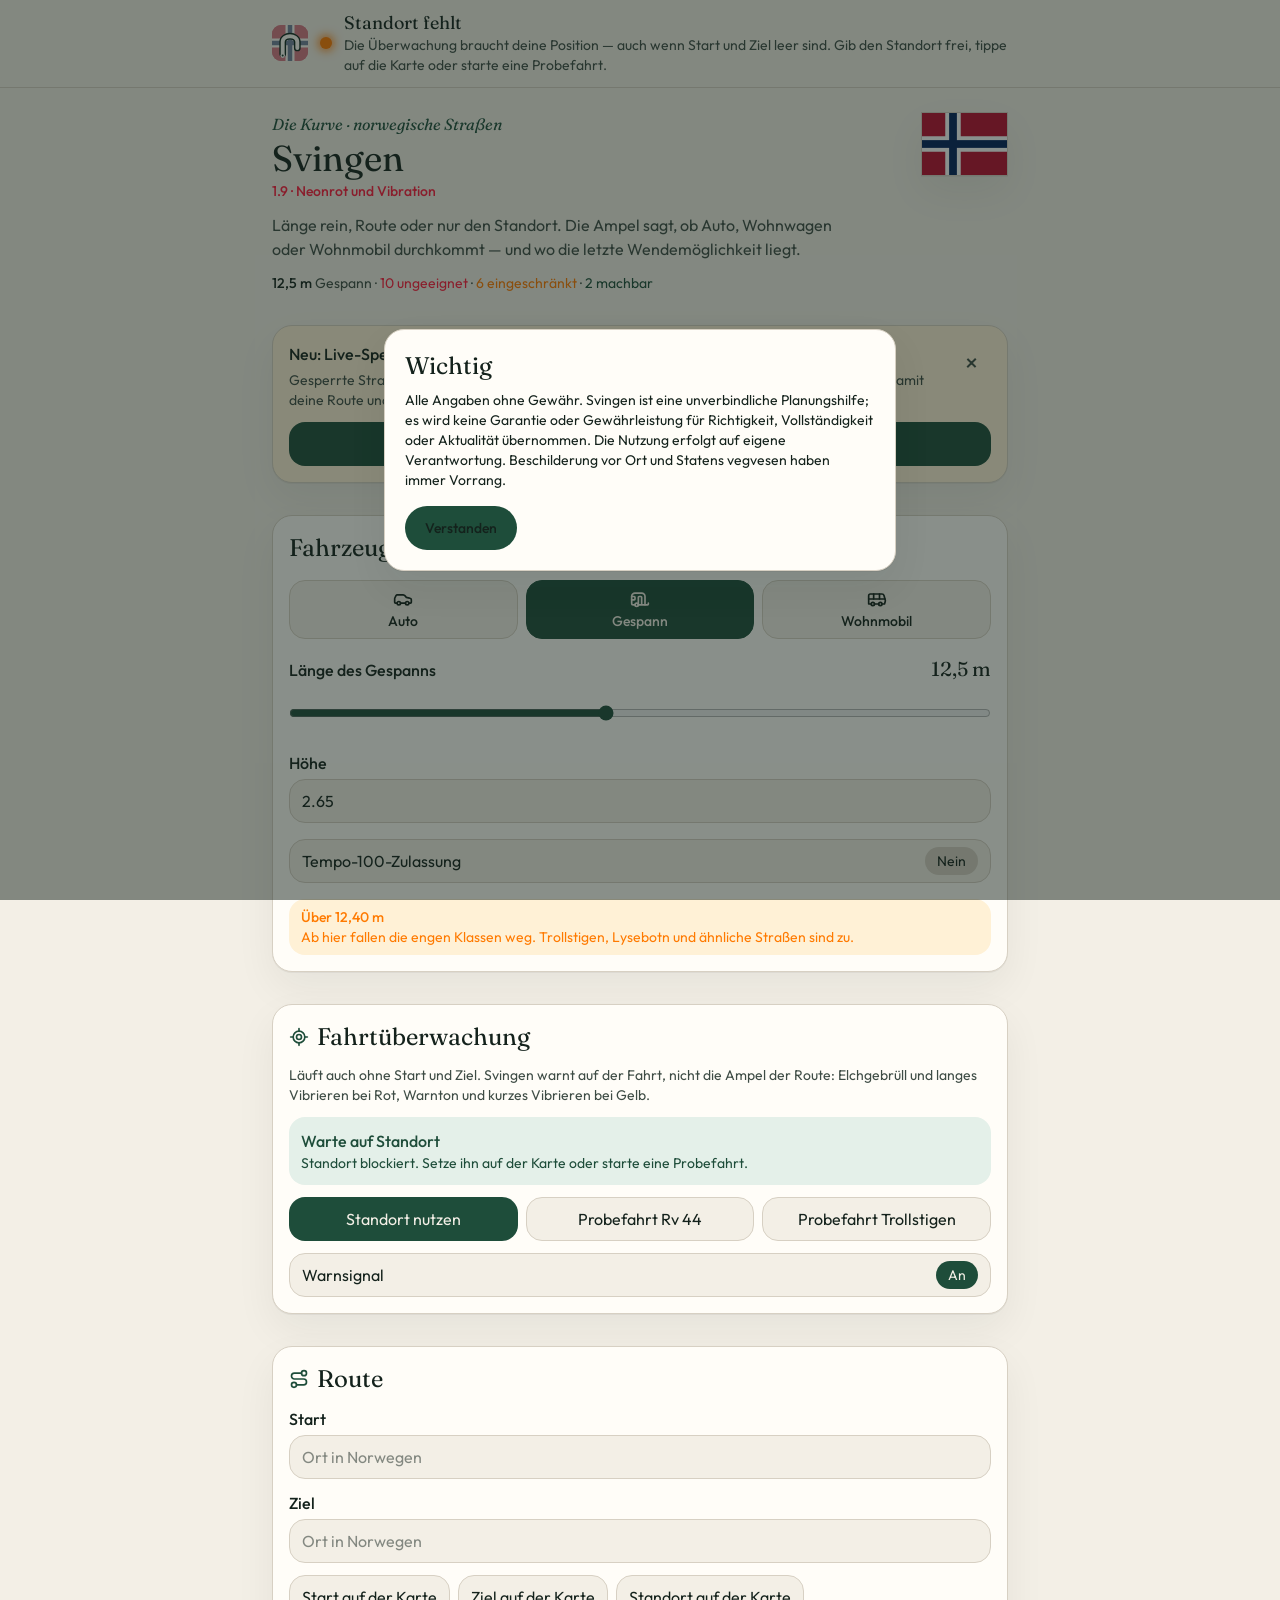
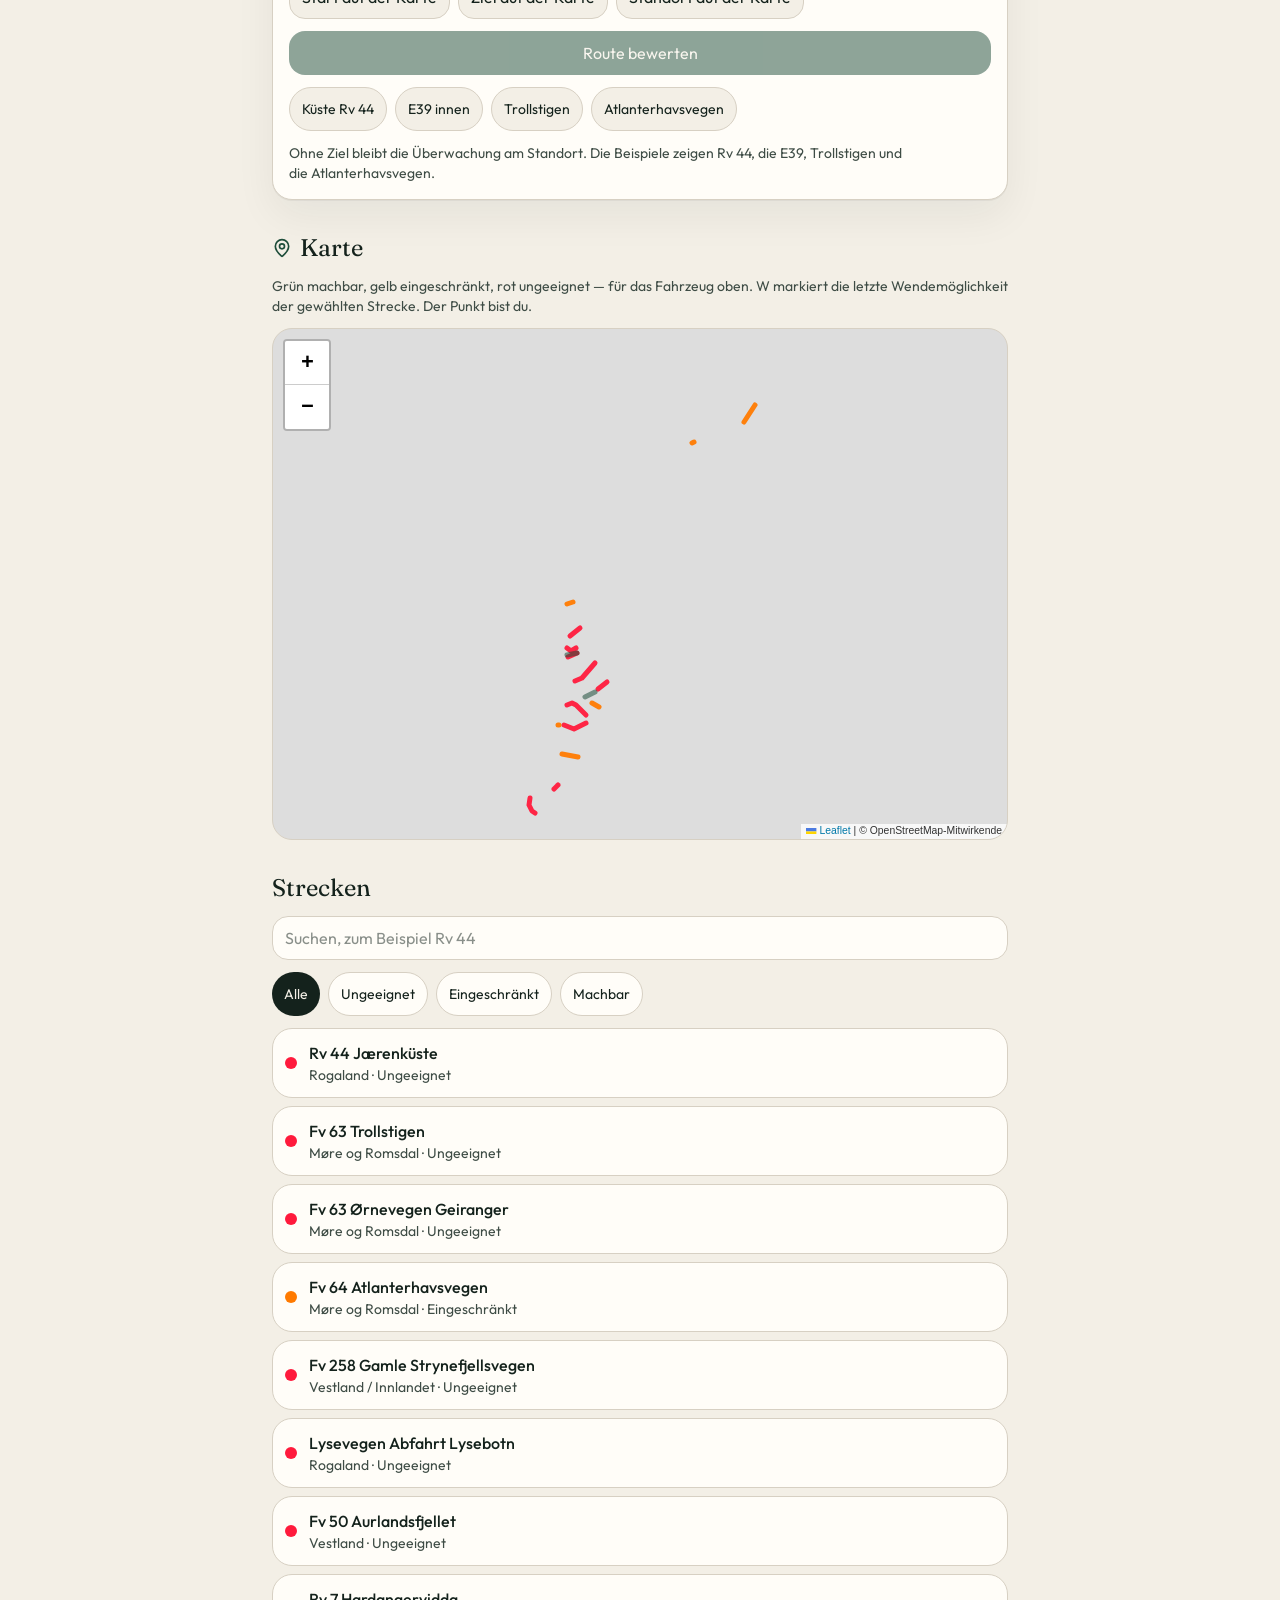
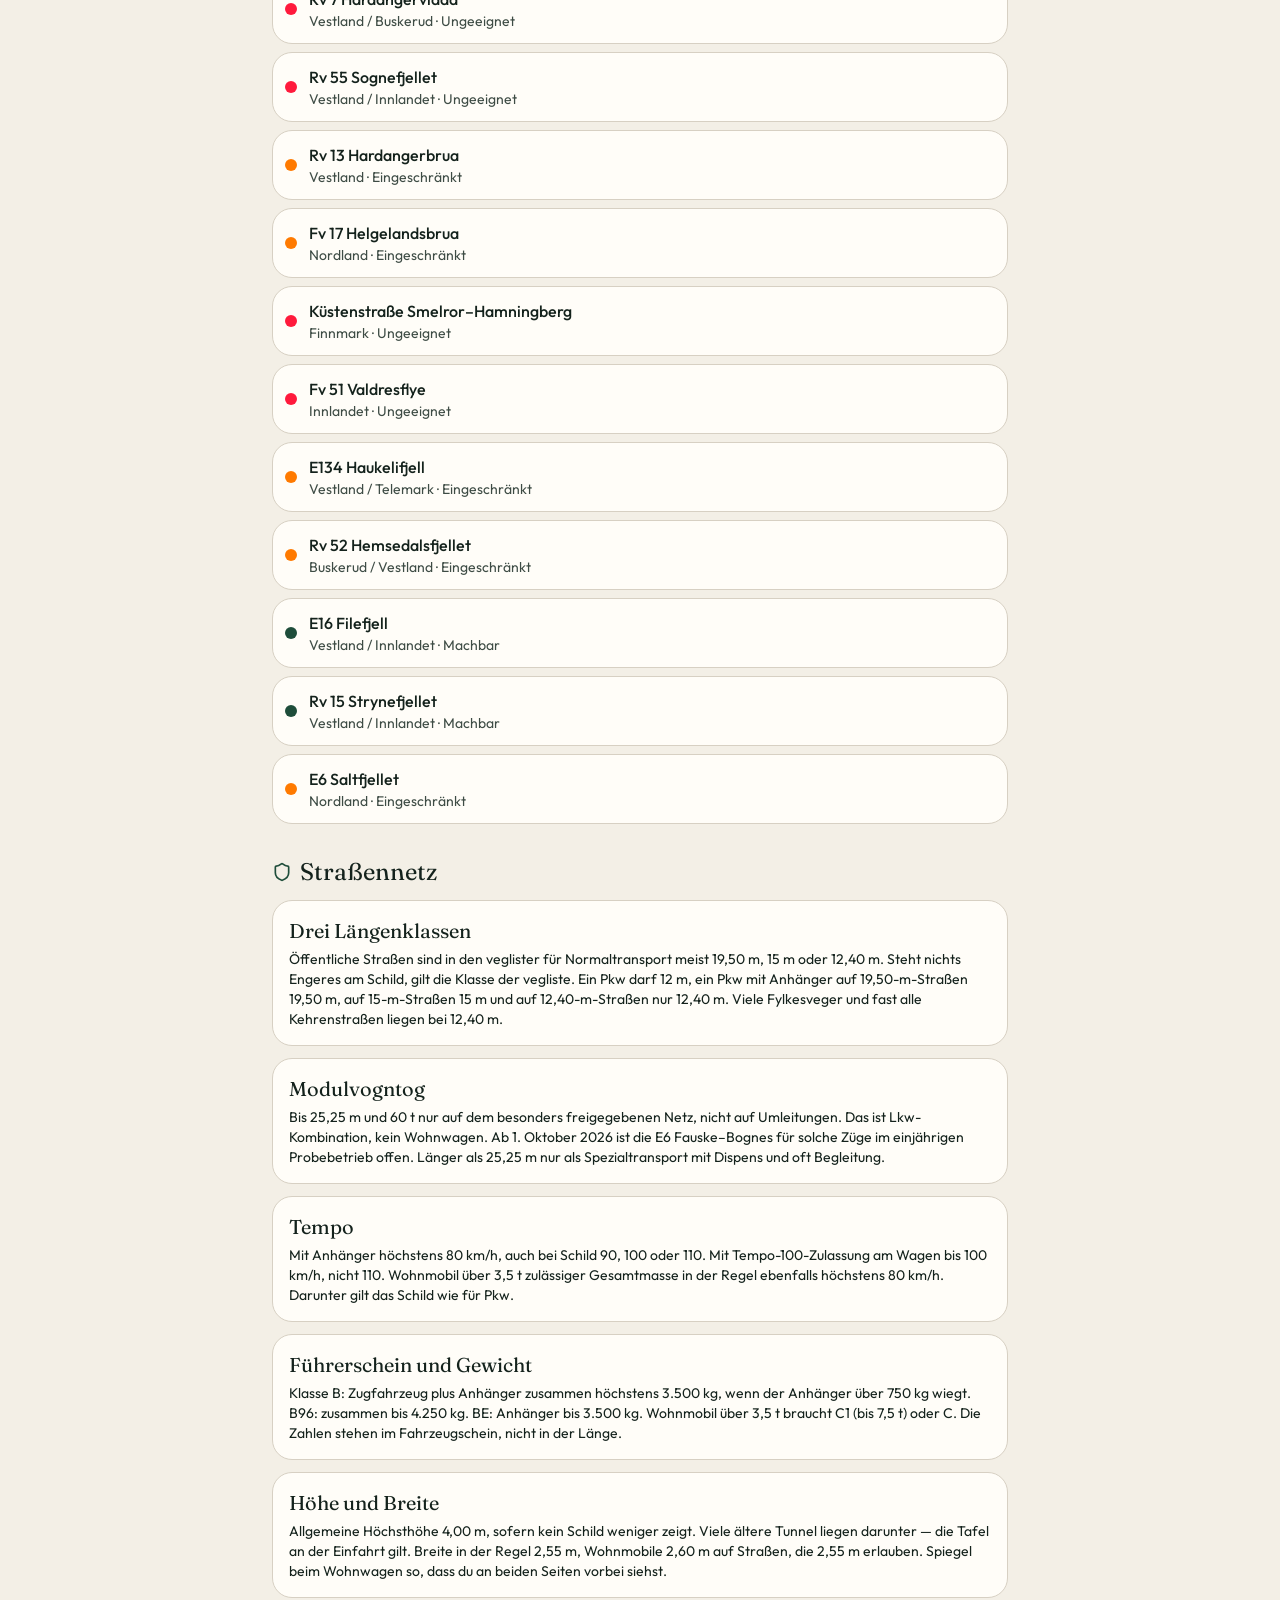
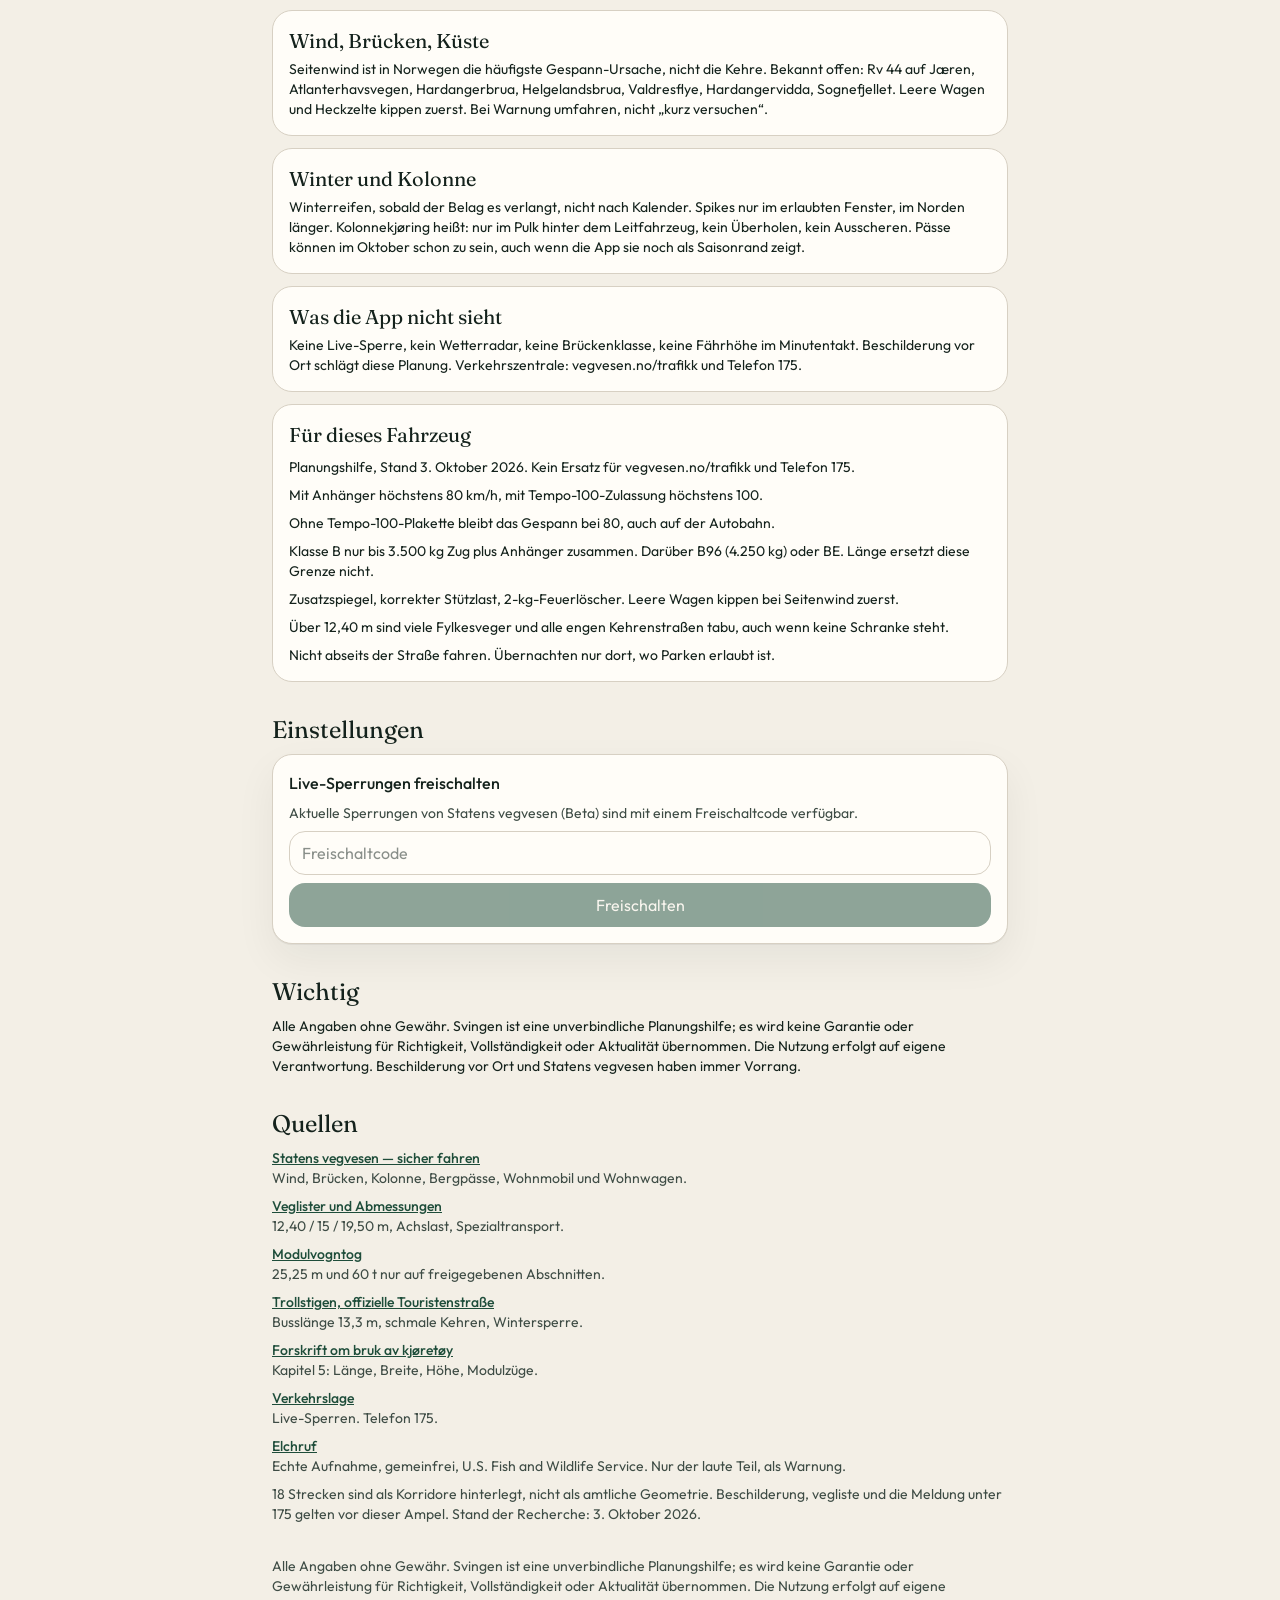
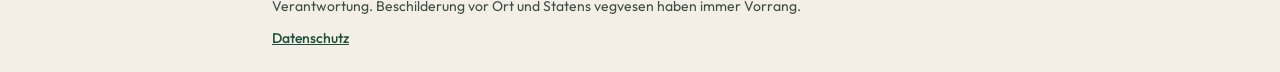
==== commit 742e6333: "Svingen 1.0.4: Hinweis auf Live-Sperrungen oben, Freischaltcode-Karte in Einstellungen, SW-Cache v4" ====
--- a/index.html
+++ b/index.html
@@ -1 +1 @@
-<!DOCTYPE html><html lang="de"><head><meta name="twitter:card" content="summary_large_image"><meta property="og:title" content="Svingen"><meta property="og:image" content="https://svingen.grok.me/og.jpg"><meta property="og:image:width" content="1200"><meta property="og:image:height" content="630"><meta charSet="utf-8"/><meta name="viewport" content="width=device-width, initial-scale=1, viewport-fit=cover"/><link rel="preload" as="image" href="/favicon.svg"/><link rel="stylesheet" href="/assets/styles-BVD7fY9X.css" data-precedence="default"/><link rel="stylesheet" href="https://fonts.googleapis.com/css2?family=Fraunces:ital,opsz,wght@0,9..144,560;0,9..144,650;1,9..144,560&amp;family=Outfit:wght@400;500;600&amp;display=swap" data-precedence="default"/><title>Svingen — Norwegen mit Gespann</title><meta name="description" content="Machbarkeit, Sicherheit und letzte Wendemöglichkeit für Auto, Wohnwagen und Wohnmobil auf norwegischen Straßen."/><meta name="theme-color" content="#1e4d3a"/><meta name="mobile-web-app-capable" content="yes"/><meta name="apple-mobile-web-app-capable" content="yes"/><meta name="apple-mobile-web-app-title" content="Svingen"/><meta name="apple-mobile-web-app-status-bar-style" content="black-translucent"/><link rel="modulepreload" href="/assets/index-ebbe152c.js"/><link rel="modulepreload" href="/assets/rolldown-runtime-CbXtAM7H.js"/><link rel="modulepreload" href="/assets/routes-ba266f09.js"/><link rel="icon" type="image/svg+xml" href="/favicon.svg"/><link rel="manifest" href="/manifest.webmanifest"/><link rel="apple-touch-icon" href="/__grok/icon-180.png"/><link rel="preconnect" href="https://fonts.googleapis.com"/><link rel="preconnect" href="https://fonts.gstatic.com" crossorigin="anonymous"/><link rel="manifest" href="/__grok/manifest.webmanifest"><meta name="grok-project-id" content="01a1015c-43af-7f11-b6b1-55efab791518"><script src="https://grok.com/grok-app-builder/extensions.js" data-project-id="01a1015c-43af-7f11-b6b1-55efab791518" defer></script><meta property="grok:app_id" content="01a1015c-43af-7f11-b6b1-55efab791518"></head><body><!--$--><div class="min-h-screen bg-bg text-ink"><header class="sticky top-0 z-30 border-b border-line bg-bg/95 pt-[env(safe-area-inset-top)] backdrop-blur"><div class="mx-auto flex max-w-3xl items-center gap-3 px-4 py-2.5 sm:py-3"><img src="/favicon.svg" alt="Svingen" width="36" height="36" class="size-8 shrink-0 sm:size-9"/><span class="size-3 shrink-0 rounded-full bg-amber live-caution"></span><div class="min-w-0"><p class="font-display text-base leading-tight sm:text-lg">Standort fehlt</p><p class="line-clamp-4 text-sm text-muted sm:line-clamp-2" aria-live="polite">Die Überwachung braucht deine Position — auch wenn Start und Ziel leer sind. Gib den Standort frei, tippe auf die Karte oder starte eine Probefahrt.</p></div></div></header><main class="mx-auto flex max-w-3xl flex-col gap-6 px-4 py-5 pb-[max(1.5rem,env(safe-area-inset-bottom))] sm:gap-8 sm:py-6"><section class="flex flex-col gap-3"><div class="flex items-start justify-between gap-3"><div class="min-w-0"><p class="font-display text-spruce italic">Die Kurve · norwegische Straßen</p><h1 class="font-display text-3xl leading-tight sm:text-4xl">Svingen</h1><p class="text-sm font-medium text-stop">1.9 · Neonrot und Vibration</p></div><svg viewBox="0 0 22 16" class="h-12 w-auto shrink-0 border border-line shadow-card sm:h-16" role="img" aria-label="Norwegens Flagge"><rect width="22" height="16" class="fill-flag-red"></rect><rect x="6" width="4" height="16" class="fill-flag-white"></rect><rect y="6" width="22" height="4" class="fill-flag-white"></rect><rect x="7" width="2" height="16" class="fill-flag-blue"></rect><rect y="7" width="22" height="2" class="fill-flag-blue"></rect></svg></div><p class="max-w-xl text-muted">Länge rein, Route oder nur den Standort. Die Ampel sagt, ob Auto, Wohnwagen oder Wohnmobil durchkommt — und wo die letzte Wendemöglichkeit liegt.</p><p class="text-sm"><span class="font-medium">12,5 m</span><span class="text-muted"> <!-- -->Gespann<!-- --> · </span><span class="text-stop">9<!-- --> ungeeignet</span><span class="text-muted"> · </span><span class="text-amber">7<!-- --> eingeschränkt</span><span class="text-muted"> · </span><span class="text-spruce">2<!-- --> machbar</span></p></section><section class="flex flex-col gap-4 rounded-card border border-line bg-surface p-4 shadow-card"><h2 class="font-display text-2xl">Fahrzeug</h2><div class="grid grid-cols-3 gap-2"><button type="button" class="flex min-h-12 flex-col items-center justify-center gap-1 rounded-2xl border px-1.5 py-2 text-center text-sm leading-tight border-line bg-bg text-ink"><svg xmlns="http://www.w3.org/2000/svg" width="24" height="24" viewBox="0 0 24 24" fill="none" stroke="currentColor" stroke-width="2" stroke-linecap="round" stroke-linejoin="round" class="lucide lucide-car size-5" aria-hidden="true"><path d="M19 17h2c.6 0 1-.4 1-1v-3c0-.9-.7-1.7-1.5-1.9C18.7 10.6 16 10 16 10s-1.3-1.4-2.2-2.3c-.5-.4-1.1-.7-1.8-.7H5c-.6 0-1.1.4-1.4.9l-1.4 2.9A3.7 3.7 0 0 0 2 12v4c0 .6.4 1 1 1h2"></path><circle cx="7" cy="17" r="2"></circle><path d="M9 17h6"></path><circle cx="17" cy="17" r="2"></circle></svg><span class="font-medium">Auto</span></button><button type="button" class="flex min-h-12 flex-col items-center justify-center gap-1 rounded-2xl border px-1.5 py-2 text-center text-sm leading-tight border-spruce bg-spruce text-bg"><svg xmlns="http://www.w3.org/2000/svg" width="24" height="24" viewBox="0 0 24 24" fill="none" stroke="currentColor" stroke-width="2" stroke-linecap="round" stroke-linejoin="round" class="lucide lucide-caravan size-5" aria-hidden="true"><path d="M18 19V9a4 4 0 0 0-4-4H6a4 4 0 0 0-4 4v8a2 2 0 0 0 2 2h2"></path><path d="M2 9h3a1 1 0 0 1 1 1v2a1 1 0 0 1-1 1H2"></path><path d="M22 17v1a1 1 0 0 1-1 1H10v-9a1 1 0 0 1 1-1h2a1 1 0 0 1 1 1v9"></path><circle cx="8" cy="19" r="2"></circle></svg><span class="font-medium">Gespann</span></button><button type="button" class="flex min-h-12 flex-col items-center justify-center gap-1 rounded-2xl border px-1.5 py-2 text-center text-sm leading-tight border-line bg-bg text-ink"><svg xmlns="http://www.w3.org/2000/svg" width="24" height="24" viewBox="0 0 24 24" fill="none" stroke="currentColor" stroke-width="2" stroke-linecap="round" stroke-linejoin="round" class="lucide lucide-bus size-5" aria-hidden="true"><path d="M8 6v6"></path><path d="M15 6v6"></path><path d="M2 12h19.6"></path><path d="M18 18h3s.5-1.7.8-2.8c.1-.4.2-.8.2-1.2 0-.4-.1-.8-.2-1.2l-1.4-5C20.1 6.8 19.1 6 18 6H4a2 2 0 0 0-2 2v10h3"></path><circle cx="7" cy="18" r="2"></circle><path d="M9 18h5"></path><circle cx="16" cy="18" r="2"></circle></svg><span class="font-medium">Wohnmobil</span></button></div><label class="flex flex-col gap-2"><span class="flex items-baseline justify-between gap-3"><span class="font-medium">Länge des Gespanns</span><span class="font-display text-xl tabular-nums">12,5 m</span></span><input type="range" min="8" max="18" step="0.1" aria-valuetext="12,5 m" value="12.5"/></label><label class="flex flex-col gap-1"><span class="font-medium">Höhe</span><input class="min-h-11 rounded-2xl border border-line bg-bg px-3" type="number" inputMode="decimal" min="1.2" max="4.5" step="0.05" value="2.65"/></label><button type="button" role="switch" aria-checked="false" class="flex min-h-11 items-center justify-between gap-3 rounded-2xl border border-line bg-bg px-3 text-left"><span>Tempo-100-Zulassung</span><span class="rounded-full px-3 py-1 text-sm bg-line text-ink">Nein</span></button><ul class="flex flex-col gap-2"><li class="rounded-2xl px-3 py-2 text-sm bg-amber-soft text-amber"><p class="font-medium">Über 12,40 m</p><p>Ab hier fallen die engen Klassen weg. Trollstigen, Lysebotn und ähnliche Straßen sind zu.</p></li></ul></section><section class="flex flex-col gap-3 rounded-card border border-line bg-surface p-4 shadow-card"><div class="flex items-center gap-2"><svg xmlns="http://www.w3.org/2000/svg" width="24" height="24" viewBox="0 0 24 24" fill="none" stroke="currentColor" stroke-width="2" stroke-linecap="round" stroke-linejoin="round" class="lucide lucide-locate-fixed size-5 text-spruce" aria-hidden="true"><line x1="2" x2="5" y1="12" y2="12"></line><line x1="19" x2="22" y1="12" y2="12"></line><line x1="12" x2="12" y1="2" y2="5"></line><line x1="12" x2="12" y1="19" y2="22"></line><circle cx="12" cy="12" r="7"></circle><circle cx="12" cy="12" r="3"></circle></svg><h2 class="font-display text-2xl">Fahrtüberwachung</h2></div><p class="text-sm text-muted">Läuft auch ohne Start und Ziel. Svingen warnt auf der Fahrt, nicht die Ampel der Route: Elchgebrüll und langes Vibrieren bei Rot, Warnton und kurzes Vibrieren bei Gelb.</p><div class="rounded-2xl px-3 py-3 bg-spruce-soft text-spruce"><p class="font-medium">Warte auf Standort</p><p class="text-sm">Standort wird angefragt.</p></div><div class="grid grid-cols-1 gap-2 sm:grid-cols-3"><button type="button" class="min-h-11 rounded-2xl bg-spruce px-3 text-bg">Standort nutzen</button><button type="button" class="min-h-11 rounded-2xl border border-line bg-bg px-3">Probefahrt Rv 44</button><button type="button" class="min-h-11 rounded-2xl border border-line bg-bg px-3">Probefahrt Trollstigen</button></div><button type="button" role="switch" aria-checked="true" class="flex min-h-11 items-center justify-between gap-3 rounded-2xl border border-line bg-bg px-3 text-left"><span>Warnsignal</span><span class="rounded-full px-3 py-1 text-sm bg-spruce text-bg">An</span></button></section><section class="flex flex-col gap-3 rounded-card border border-line bg-surface p-4 shadow-card"><div class="flex items-center gap-2"><svg xmlns="http://www.w3.org/2000/svg" width="24" height="24" viewBox="0 0 24 24" fill="none" stroke="currentColor" stroke-width="2" stroke-linecap="round" stroke-linejoin="round" class="lucide lucide-route size-5 text-spruce" aria-hidden="true"><circle cx="6" cy="19" r="3"></circle><path d="M9 19h8.5a3.5 3.5 0 0 0 0-7h-11a3.5 3.5 0 0 1 0-7H15"></path><circle cx="18" cy="5" r="3"></circle></svg><h2 class="font-display text-2xl">Route</h2></div><label class="relative flex flex-col gap-1"><span class="font-medium">Start</span><input class="min-h-11 rounded-2xl border border-line bg-bg px-3" placeholder="Ort in Norwegen" autoComplete="off" value=""/></label><label class="relative flex flex-col gap-1"><span class="font-medium">Ziel</span><input class="min-h-11 rounded-2xl border border-line bg-bg px-3" placeholder="Ort in Norwegen" autoComplete="off" value=""/></label><div class="flex flex-wrap gap-2"><button type="button" class="min-h-11 rounded-2xl border px-3 border-line bg-bg">Start auf der Karte</button><button type="button" class="min-h-11 rounded-2xl border px-3 border-line bg-bg">Ziel auf der Karte</button><button type="button" class="min-h-11 rounded-2xl border px-3 border-line bg-bg">Standort auf der Karte</button></div><button type="button" disabled="" class="min-h-11 rounded-2xl bg-spruce px-3 text-bg disabled:opacity-50">Route bewerten</button><div class="flex flex-wrap gap-2"><button type="button" class="min-h-11 rounded-full border border-line bg-bg px-3 text-sm">Küste Rv 44</button><button type="button" class="min-h-11 rounded-full border border-line bg-bg px-3 text-sm">E39 innen</button><button type="button" class="min-h-11 rounded-full border border-line bg-bg px-3 text-sm">Trollstigen</button><button type="button" class="min-h-11 rounded-full border border-line bg-bg px-3 text-sm">Atlanterhavsvegen</button></div><p class="text-sm text-muted">Ohne Ziel bleibt die Überwachung am Standort. Die Beispiele zeigen Rv 44, die E39, Trollstigen und die Atlanterhavsvegen.</p></section><section class="flex flex-col gap-3"><div class="flex items-center gap-2"><svg xmlns="http://www.w3.org/2000/svg" width="24" height="24" viewBox="0 0 24 24" fill="none" stroke="currentColor" stroke-width="2" stroke-linecap="round" stroke-linejoin="round" class="lucide lucide-map-pin size-5 text-spruce" aria-hidden="true"><path d="M20 10c0 4.993-5.539 10.193-7.399 11.799a1 1 0 0 1-1.202 0C9.539 20.193 4 14.993 4 10a8 8 0 0 1 16 0"></path><circle cx="12" cy="10" r="3"></circle></svg><h2 class="font-display text-2xl">Karte</h2></div><p class="text-sm text-muted">Grün machbar, gelb eingeschränkt, rot ungeeignet — für das Fahrzeug oben. W markiert die letzte Wendemöglichkeit der gewählten Strecke. Der Punkt bist du.</p><div class="map-frame rounded-card border border-line bg-spruce-soft" aria-hidden="true"></div></section><section class="flex flex-col gap-3"><h2 class="font-display text-2xl">Strecken</h2><input class="min-h-11 rounded-2xl border border-line bg-surface px-3" placeholder="Suchen, zum Beispiel Rv 44" aria-label="Strecke suchen" value=""/><div class="flex flex-wrap gap-2"><button type="button" class="min-h-11 rounded-full px-3 text-sm bg-ink text-bg">Alle</button><button type="button" class="min-h-11 rounded-full px-3 text-sm border border-line bg-surface">Ungeeignet</button><button type="button" class="min-h-11 rounded-full px-3 text-sm border border-line bg-surface">Eingeschränkt</button><button type="button" class="min-h-11 rounded-full px-3 text-sm border border-line bg-surface">Machbar</button></div><ul class="flex flex-col gap-2"><li id="road-rv44" class="rounded-card border border-line bg-surface"><button type="button" class="flex min-h-11 w-full items-center gap-3 px-3 py-3 text-left" aria-expanded="false"><span class="size-3 shrink-0 rounded-full bg-stop"></span><span class="min-w-0 flex-1"><span class="block font-medium">Rv 44<!-- --> <!-- -->Jærenküste</span><span class="block text-sm text-muted">Rogaland<!-- --> · <!-- -->Ungeeignet</span></span></button></li><li id="road-trollstigen" class="rounded-card border border-line bg-surface"><button type="button" class="flex min-h-11 w-full items-center gap-3 px-3 py-3 text-left" aria-expanded="false"><span class="size-3 shrink-0 rounded-full bg-stop"></span><span class="min-w-0 flex-1"><span class="block font-medium">Fv 63<!-- --> <!-- -->Trollstigen</span><span class="block text-sm text-muted">Møre og Romsdal<!-- --> · <!-- -->Ungeeignet</span></span></button></li><li id="road-orneveien" class="rounded-card border border-line bg-surface"><button type="button" class="flex min-h-11 w-full items-center gap-3 px-3 py-3 text-left" aria-expanded="false"><span class="size-3 shrink-0 rounded-full bg-stop"></span><span class="min-w-0 flex-1"><span class="block font-medium">Fv 63<!-- --> <!-- -->Ørnevegen Geiranger</span><span class="block text-sm text-muted">Møre og Romsdal<!-- --> · <!-- -->Ungeeignet</span></span></button></li><li id="road-atlanterhav" class="rounded-card border border-line bg-surface"><button type="button" class="flex min-h-11 w-full items-center gap-3 px-3 py-3 text-left" aria-expanded="false"><span class="size-3 shrink-0 rounded-full bg-amber"></span><span class="min-w-0 flex-1"><span class="block font-medium">Fv 64<!-- --> <!-- -->Atlanterhavsvegen</span><span class="block text-sm text-muted">Møre og Romsdal<!-- --> · <!-- -->Eingeschränkt</span></span></button></li><li id="road-strynefjell-old" class="rounded-card border border-line bg-surface"><button type="button" class="flex min-h-11 w-full items-center gap-3 px-3 py-3 text-left" aria-expanded="false"><span class="size-3 shrink-0 rounded-full bg-stop"></span><span class="min-w-0 flex-1"><span class="block font-medium">Fv 258<!-- --> <!-- -->Gamle Strynefjellsvegen</span><span class="block text-sm text-muted">Vestland / Innlandet<!-- --> · <!-- -->Ungeeignet</span></span></button></li><li id="road-lyse" class="rounded-card border border-line bg-surface"><button type="button" class="flex min-h-11 w-full items-center gap-3 px-3 py-3 text-left" aria-expanded="false"><span class="size-3 shrink-0 rounded-full bg-stop"></span><span class="min-w-0 flex-1"><span class="block font-medium">Lysevegen<!-- --> <!-- -->Abfahrt Lysebotn</span><span class="block text-sm text-muted">Rogaland<!-- --> · <!-- -->Ungeeignet</span></span></button></li><li id="road-aurland" class="rounded-card border border-line bg-surface"><button type="button" class="flex min-h-11 w-full items-center gap-3 px-3 py-3 text-left" aria-expanded="false"><span class="size-3 shrink-0 rounded-full bg-stop"></span><span class="min-w-0 flex-1"><span class="block font-medium">Fv 50<!-- --> <!-- -->Aurlandsfjellet</span><span class="block text-sm text-muted">Vestland<!-- --> · <!-- -->Ungeeignet</span></span></button></li><li id="road-vidda" class="rounded-card border border-line bg-surface"><button type="button" class="flex min-h-11 w-full items-center gap-3 px-3 py-3 text-left" aria-expanded="false"><span class="size-3 shrink-0 rounded-full bg-amber"></span><span class="min-w-0 flex-1"><span class="block font-medium">Rv 7<!-- --> <!-- -->Hardangervidda</span><span class="block text-sm text-muted">Vestland / Buskerud<!-- --> · <!-- -->Eingeschränkt</span></span></button></li><li id="road-sogne" class="rounded-card border border-line bg-surface"><button type="button" class="flex min-h-11 w-full items-center gap-3 px-3 py-3 text-left" aria-expanded="false"><span class="size-3 shrink-0 rounded-full bg-stop"></span><span class="min-w-0 flex-1"><span class="block font-medium">Rv 55<!-- --> <!-- -->Sognefjellet</span><span class="block text-sm text-muted">Vestland / Innlandet<!-- --> · <!-- -->Ungeeignet</span></span></button></li><li id="road-hardangerbru" class="rounded-card border border-line bg-surface"><button type="button" class="flex min-h-11 w-full items-center gap-3 px-3 py-3 text-left" aria-expanded="false"><span class="size-3 shrink-0 rounded-full bg-amber"></span><span class="min-w-0 flex-1"><span class="block font-medium">Rv 13<!-- --> <!-- -->Hardangerbrua</span><span class="block text-sm text-muted">Vestland<!-- --> · <!-- -->Eingeschränkt</span></span></button></li><li id="road-helgeland" class="rounded-card border border-line bg-surface"><button type="button" class="flex min-h-11 w-full items-center gap-3 px-3 py-3 text-left" aria-expanded="false"><span class="size-3 shrink-0 rounded-full bg-amber"></span><span class="min-w-0 flex-1"><span class="block font-medium">Fv 17<!-- --> <!-- -->Helgelandsbrua</span><span class="block text-sm text-muted">Nordland<!-- --> · <!-- -->Eingeschränkt</span></span></button></li><li id="road-hamningberg" class="rounded-card border border-line bg-surface"><button type="button" class="flex min-h-11 w-full items-center gap-3 px-3 py-3 text-left" aria-expanded="false"><span class="size-3 shrink-0 rounded-full bg-stop"></span><span class="min-w-0 flex-1"><span class="block font-medium">Küstenstraße<!-- --> <!-- -->Smelror–Hamningberg</span><span class="block text-sm text-muted">Finnmark<!-- --> · <!-- -->Ungeeignet</span></span></button></li><li id="road-valdres" class="rounded-card border border-line bg-surface"><button type="button" class="flex min-h-11 w-full items-center gap-3 px-3 py-3 text-left" aria-expanded="false"><span class="size-3 shrink-0 rounded-full bg-stop"></span><span class="min-w-0 flex-1"><span class="block font-medium">Fv 51<!-- --> <!-- -->Valdresflye</span><span class="block text-sm text-muted">Innlandet<!-- --> · <!-- -->Ungeeignet</span></span></button></li><li id="road-haukeli" class="rounded-card border border-line bg-surface"><button type="button" class="flex min-h-11 w-full items-center gap-3 px-3 py-3 text-left" aria-expanded="false"><span class="size-3 shrink-0 rounded-full bg-amber"></span><span class="min-w-0 flex-1"><span class="block font-medium">E134<!-- --> <!-- -->Haukelifjell</span><span class="block text-sm text-muted">Vestland / Telemark<!-- --> · <!-- -->Eingeschränkt</span></span></button></li><li id="road-hemsedal" class="rounded-card border border-line bg-surface"><button type="button" class="flex min-h-11 w-full items-center gap-3 px-3 py-3 text-left" aria-expanded="false"><span class="size-3 shrink-0 rounded-full bg-amber"></span><span class="min-w-0 flex-1"><span class="block font-medium">Rv 52<!-- --> <!-- -->Hemsedalsfjellet</span><span class="block text-sm text-muted">Buskerud / Vestland<!-- --> · <!-- -->Eingeschränkt</span></span></button></li><li id="road-filefjell" class="rounded-card border border-line bg-surface"><button type="button" class="flex min-h-11 w-full items-center gap-3 px-3 py-3 text-left" aria-expanded="false"><span class="size-3 shrink-0 rounded-full bg-spruce"></span><span class="min-w-0 flex-1"><span class="block font-medium">E16<!-- --> <!-- -->Filefjell</span><span class="block text-sm text-muted">Vestland / Innlandet<!-- --> · <!-- -->Machbar</span></span></button></li><li id="road-stryne-new" class="rounded-card border border-line bg-surface"><button type="button" class="flex min-h-11 w-full items-center gap-3 px-3 py-3 text-left" aria-expanded="false"><span class="size-3 shrink-0 rounded-full bg-spruce"></span><span class="min-w-0 flex-1"><span class="block font-medium">Rv 15<!-- --> <!-- -->Strynefjellet</span><span class="block text-sm text-muted">Vestland / Innlandet<!-- --> · <!-- -->Machbar</span></span></button></li><li id="road-saltfjell" class="rounded-card border border-line bg-surface"><button type="button" class="flex min-h-11 w-full items-center gap-3 px-3 py-3 text-left" aria-expanded="false"><span class="size-3 shrink-0 rounded-full bg-amber"></span><span class="min-w-0 flex-1"><span class="block font-medium">E6<!-- --> <!-- -->Saltfjellet</span><span class="block text-sm text-muted">Nordland<!-- --> · <!-- -->Eingeschränkt</span></span></button></li></ul></section><section class="flex flex-col gap-3"><div class="flex items-center gap-2"><svg xmlns="http://www.w3.org/2000/svg" width="24" height="24" viewBox="0 0 24 24" fill="none" stroke="currentColor" stroke-width="2" stroke-linecap="round" stroke-linejoin="round" class="lucide lucide-shield size-5 text-spruce" aria-hidden="true"><path d="M20 13c0 5-3.5 7.5-7.66 8.95a1 1 0 0 1-.67-.01C7.5 20.5 4 18 4 13V6a1 1 0 0 1 1-1c2 0 4.5-1.2 6.24-2.72a1.17 1.17 0 0 1 1.52 0C14.51 3.81 17 5 19 5a1 1 0 0 1 1 1z"></path></svg><h2 class="font-display text-2xl">Straßennetz</h2></div><ul class="flex flex-col gap-3"><li class="rounded-card border border-line bg-surface p-4"><h3 class="font-display text-xl">Drei Längenklassen</h3><p class="mt-1 text-sm">Öffentliche Straßen sind in den veglister für Normaltransport meist 19,50 m, 15 m oder 12,40 m. Steht nichts Engeres am Schild, gilt die Klasse der vegliste. Ein Pkw darf 12 m, ein Pkw mit Anhänger auf 19,50-m-Straßen 19,50 m, auf 15-m-Straßen 15 m und auf 12,40-m-Straßen nur 12,40 m. Viele Fylkesveger und fast alle Kehrenstraßen liegen bei 12,40 m.</p></li><li class="rounded-card border border-line bg-surface p-4"><h3 class="font-display text-xl">Modulvogntog</h3><p class="mt-1 text-sm">Bis 25,25 m und 60 t nur auf dem besonders freigegebenen Netz, nicht auf Umleitungen. Das ist Lkw-Kombination, kein Wohnwagen. Ab 1. Oktober 2026 ist die E6 Fauske–Bognes für solche Züge im einjährigen Probebetrieb offen. Länger als 25,25 m nur als Spezialtransport mit Dispens und oft Begleitung.</p></li><li class="rounded-card border border-line bg-surface p-4"><h3 class="font-display text-xl">Tempo</h3><p class="mt-1 text-sm">Mit Anhänger höchstens 80 km/h, auch bei Schild 90, 100 oder 110. Mit Tempo-100-Zulassung am Wagen bis 100 km/h, nicht 110. Wohnmobil über 3,5 t zulässiger Gesamtmasse in der Regel ebenfalls höchstens 80 km/h. Darunter gilt das Schild wie für Pkw.</p></li><li class="rounded-card border border-line bg-surface p-4"><h3 class="font-display text-xl">Führerschein und Gewicht</h3><p class="mt-1 text-sm">Klasse B: Zugfahrzeug plus Anhänger zusammen höchstens 3.500 kg, wenn der Anhänger über 750 kg wiegt. B96: zusammen bis 4.250 kg. BE: Anhänger bis 3.500 kg. Wohnmobil über 3,5 t braucht C1 (bis 7,5 t) oder C. Die Zahlen stehen im Fahrzeugschein, nicht in der Länge.</p></li><li class="rounded-card border border-line bg-surface p-4"><h3 class="font-display text-xl">Höhe und Breite</h3><p class="mt-1 text-sm">Allgemeine Höchsthöhe 4,00 m, sofern kein Schild weniger zeigt. Viele ältere Tunnel liegen darunter — die Tafel an der Einfahrt gilt. Breite in der Regel 2,55 m, Wohnmobile 2,60 m auf Straßen, die 2,55 m erlauben. Spiegel beim Wohnwagen so, dass du an beiden Seiten vorbei siehst.</p></li><li class="rounded-card border border-line bg-surface p-4"><h3 class="font-display text-xl">Wind, Brücken, Küste</h3><p class="mt-1 text-sm">Seitenwind ist in Norwegen die häufigste Gespann-Ursache, nicht die Kehre. Bekannt offen: Rv 44 auf Jæren, Atlanterhavsvegen, Hardangerbrua, Helgelandsbrua, Valdresflye, Hardangervidda, Sognefjellet. Leere Wagen und Heckzelte kippen zuerst. Bei Warnung umfahren, nicht „kurz versuchen“.</p></li><li class="rounded-card border border-line bg-surface p-4"><h3 class="font-display text-xl">Winter und Kolonne</h3><p class="mt-1 text-sm">Winterreifen, sobald der Belag es verlangt, nicht nach Kalender. Spikes nur im erlaubten Fenster, im Norden länger. Kolonnekjøring heißt: nur im Pulk hinter dem Leitfahrzeug, kein Überholen, kein Ausscheren. Pässe können im Oktober schon zu sein, auch wenn die App sie noch als Saisonrand zeigt.</p></li><li class="rounded-card border border-line bg-surface p-4"><h3 class="font-display text-xl">Was die App nicht sieht</h3><p class="mt-1 text-sm">Keine Live-Sperre, kein Wetterradar, keine Brückenklasse, keine Fährhöhe im Minutentakt. Beschilderung vor Ort schlägt diese Planung. Verkehrszentrale: vegvesen.no/trafikk und Telefon 175.</p></li><li class="rounded-card border border-line bg-surface p-4"><h3 class="font-display text-xl">Für dieses Fahrzeug</h3><ul class="mt-2 flex flex-col gap-2 text-sm"><li>Planungshilfe, Stand 3. Oktober 2026. Kein Ersatz für vegvesen.no/trafikk und Telefon 175.</li><li>Mit Anhänger höchstens 80 km/h, mit Tempo-100-Zulassung höchstens 100.</li><li>Ohne Tempo-100-Plakette bleibt das Gespann bei 80, auch auf der Autobahn.</li><li>Klasse B nur bis 3.500 kg Zug plus Anhänger zusammen. Darüber B96 (4.250 kg) oder BE. Länge ersetzt diese Grenze nicht.</li><li>Zusatzspiegel, korrekter Stützlast, 2-kg-Feuerlöscher. Leere Wagen kippen bei Seitenwind zuerst.</li><li>Über 12,40 m sind viele Fylkesveger und alle engen Kehrenstraßen tabu, auch wenn keine Schranke steht.</li><li>Nicht abseits der Straße fahren. Übernachten nur dort, wo Parken erlaubt ist.</li></ul></li></ul></section><section class="flex flex-col gap-2"><h2 class="font-display text-2xl">Wichtig</h2><p class="text-sm">Alle Angaben ohne Gewähr. Svingen ist eine unverbindliche Planungshilfe; es wird keine Garantie oder Gewährleistung für Richtigkeit, Vollständigkeit oder Aktualität übernommen. Die Nutzung erfolgt auf eigene Verantwortung. Beschilderung vor Ort und Statens vegvesen haben immer Vorrang.</p></section><section class="flex flex-col gap-2"><h2 class="font-display text-2xl">Quellen</h2><ul class="flex flex-col gap-2 text-sm"><li><a class="font-medium text-spruce underline" href="https://www.vegvesen.no/en/traffic-information/traffic-information/drive-safe-in-norway/drive-safe-in-norway/" target="_blank" rel="noreferrer">Statens vegvesen — sicher fahren</a><p class="text-muted">Wind, Brücken, Kolonne, Bergpässe, Wohnmobil und Wohnwagen.</p></li><li><a class="font-medium text-spruce underline" href="https://www.vegvesen.no/en/vehicles/professional-transport/list-of-roads-and-dimensions/" target="_blank" rel="noreferrer">Veglister und Abmessungen</a><p class="text-muted">12,40 / 15 / 19,50 m, Achslast, Spezialtransport.</p></li><li><a class="font-medium text-spruce underline" href="https://www.vegvesen.no/en/vehicles/professional-transport/list-of-roads-and-dimensions/modular-vehicle-combinations/" target="_blank" rel="noreferrer">Modulvogntog</a><p class="text-muted">25,25 m und 60 t nur auf freigegebenen Abschnitten.</p></li><li><a class="font-medium text-spruce underline" href="https://www.nasjonaleturistveger.no/en/routes/geiranger--trollstigen/" target="_blank" rel="noreferrer">Trollstigen, offizielle Touristenstraße</a><p class="text-muted">Busslänge 13,3 m, schmale Kehren, Wintersperre.</p></li><li><a class="font-medium text-spruce underline" href="https://lovdata.no/dokument/SF/forskrift/1990-01-25-92" target="_blank" rel="noreferrer">Forskrift om bruk av kjøretøy</a><p class="text-muted">Kapitel 5: Länge, Breite, Höhe, Modulzüge.</p></li><li><a class="font-medium text-spruce underline" href="https://www.vegvesen.no/trafikk" target="_blank" rel="noreferrer">Verkehrslage</a><p class="text-muted">Live-Sperren. Telefon 175.</p></li><li><a class="font-medium text-spruce underline" href="https://commons.wikimedia.org/wiki/File:Elkbellow.ogg" target="_blank" rel="noreferrer">Elchruf</a><p class="text-muted">Echte Aufnahme, gemeinfrei, U.S. Fish and Wildlife Service. Nur der laute Teil, als Warnung.</p></li></ul><p class="text-sm text-muted">18<!-- --> Strecken sind als Korridore hinterlegt, nicht als amtliche Geometrie. Beschilderung, vegliste und die Meldung unter 175 gelten vor dieser Ampel. Stand der Recherche: 3. Oktober 2026.</p></section></main></div><!--/$--><footer class="mx-auto flex max-w-3xl flex-col gap-3 px-4 pt-2 pb-[max(1.5rem,env(safe-area-inset-bottom))]"><p class="text-sm text-muted">Alle Angaben ohne Gewähr. Svingen ist eine unverbindliche Planungshilfe; es wird keine Garantie oder Gewährleistung für Richtigkeit, Vollständigkeit oder Aktualität übernommen. Die Nutzung erfolgt auf eigene Verantwortung. Beschilderung vor Ort und Statens vegvesen haben immer Vorrang.</p><a class="text-sm font-medium text-spruce underline" href="/datenschutz">Datenschutz</a></footer><script data-tsr-stream-part="">(self.$R=self.$R||{})["tsr"]=[];self.$_TSR={h(){this.hydrated=!0,this.c()},e(){this.streamEnded=!0,this.c()},c(){this.hydrated&&this.streamEnded&&(delete self.$_TSR,delete self.$R.tsr)},p(e){this.initialized?e():this.buffer.push(e)},buffer:[]};$_TSR.router=($R=>$R[0]={manifest:$R[1]={routes:$R[2]={__root__:$R[3]={preloads:$R[4]=["/assets/index-ebbe152c.js","/assets/rolldown-runtime-CbXtAM7H.js"],scripts:$R[5]=[$R[6]={attrs:$R[7]={type:"module",async:!0,src:"/assets/index-ebbe152c.js"}}]},"/":$R[8]={preloads:$R[9]=["/assets/routes-ba266f09.js"]}}},matches:$R[10]=[$R[11]={i:"__root__ ",u:1794748264969,s:"success",ssr:!0},$R[12]={i:"  ",u:1794748264969,s:"success",ssr:!0}]})($R["tsr"]);$_TSR.e();{let s=document.currentScript,p;while((p=s.previousElementSibling)&&p.hasAttribute('data-tsr-stream-part'))p.remove();s.remove()}</script><script type="module" async="" src="/assets/index-ebbe152c.js"></script><script>document.currentScript.remove();/*$tsr-stream-boundary*/</script></body></html>+<!DOCTYPE html><html lang="de"><head><meta name="twitter:card" content="summary_large_image"><meta property="og:title" content="Svingen"><meta property="og:image" content="https://svingen.grok.me/og.jpg"><meta property="og:image:width" content="1200"><meta property="og:image:height" content="630"><meta charSet="utf-8"/><meta name="viewport" content="width=device-width, initial-scale=1, viewport-fit=cover"/><link rel="preload" as="image" href="/favicon.svg"/><link rel="stylesheet" href="/assets/styles-BVD7fY9X.css" data-precedence="default"/><link rel="stylesheet" href="https://fonts.googleapis.com/css2?family=Fraunces:ital,opsz,wght@0,9..144,560;0,9..144,650;1,9..144,560&amp;family=Outfit:wght@400;500;600&amp;display=swap" data-precedence="default"/><title>Svingen — Norwegen mit Gespann</title><meta name="description" content="Machbarkeit, Sicherheit und letzte Wendemöglichkeit für Auto, Wohnwagen und Wohnmobil auf norwegischen Straßen."/><meta name="theme-color" content="#1e4d3a"/><meta name="mobile-web-app-capable" content="yes"/><meta name="apple-mobile-web-app-capable" content="yes"/><meta name="apple-mobile-web-app-title" content="Svingen"/><meta name="apple-mobile-web-app-status-bar-style" content="black-translucent"/><link rel="modulepreload" href="/assets/index-5317eb27.js"/><link rel="modulepreload" href="/assets/rolldown-runtime-CbXtAM7H.js"/><link rel="modulepreload" href="/assets/routes-4abafc66.js"/><link rel="icon" type="image/svg+xml" href="/favicon.svg"/><link rel="manifest" href="/manifest.webmanifest"/><link rel="apple-touch-icon" href="/__grok/icon-180.png"/><link rel="preconnect" href="https://fonts.googleapis.com"/><link rel="preconnect" href="https://fonts.gstatic.com" crossorigin="anonymous"/><link rel="manifest" href="/__grok/manifest.webmanifest"><meta name="grok-project-id" content="01a1015c-43af-7f11-b6b1-55efab791518"><script src="https://grok.com/grok-app-builder/extensions.js" data-project-id="01a1015c-43af-7f11-b6b1-55efab791518" defer></script><meta property="grok:app_id" content="01a1015c-43af-7f11-b6b1-55efab791518"></head><body><!--$--><div class="min-h-screen bg-bg text-ink"><header class="sticky top-0 z-30 border-b border-line bg-bg/95 pt-[env(safe-area-inset-top)] backdrop-blur"><div class="mx-auto flex max-w-3xl items-center gap-3 px-4 py-2.5 sm:py-3"><img src="/favicon.svg" alt="Svingen" width="36" height="36" class="size-8 shrink-0 sm:size-9"/><span class="size-3 shrink-0 rounded-full bg-amber live-caution"></span><div class="min-w-0"><p class="font-display text-base leading-tight sm:text-lg">Standort fehlt</p><p class="line-clamp-4 text-sm text-muted sm:line-clamp-2" aria-live="polite">Die Überwachung braucht deine Position — auch wenn Start und Ziel leer sind. Gib den Standort frei, tippe auf die Karte oder starte eine Probefahrt.</p></div></div></header><main class="mx-auto flex max-w-3xl flex-col gap-6 px-4 py-5 pb-[max(1.5rem,env(safe-area-inset-bottom))] sm:gap-8 sm:py-6"><section class="flex flex-col gap-3"><div class="flex items-start justify-between gap-3"><div class="min-w-0"><p class="font-display text-spruce italic">Die Kurve · norwegische Straßen</p><h1 class="font-display text-3xl leading-tight sm:text-4xl">Svingen</h1><p class="text-sm font-medium text-stop">1.9 · Neonrot und Vibration</p></div><svg viewBox="0 0 22 16" class="h-12 w-auto shrink-0 border border-line shadow-card sm:h-16" role="img" aria-label="Norwegens Flagge"><rect width="22" height="16" class="fill-flag-red"></rect><rect x="6" width="4" height="16" class="fill-flag-white"></rect><rect y="6" width="22" height="4" class="fill-flag-white"></rect><rect x="7" width="2" height="16" class="fill-flag-blue"></rect><rect y="7" width="22" height="2" class="fill-flag-blue"></rect></svg></div><p class="max-w-xl text-muted">Länge rein, Route oder nur den Standort. Die Ampel sagt, ob Auto, Wohnwagen oder Wohnmobil durchkommt — und wo die letzte Wendemöglichkeit liegt.</p><p class="text-sm"><span class="font-medium">12,5 m</span><span class="text-muted"> <!-- -->Gespann<!-- --> · </span><span class="text-stop">9<!-- --> ungeeignet</span><span class="text-muted"> · </span><span class="text-amber">7<!-- --> eingeschränkt</span><span class="text-muted"> · </span><span class="text-spruce">2<!-- --> machbar</span></p></section><section class="flex flex-col gap-4 rounded-card border border-line bg-surface p-4 shadow-card"><h2 class="font-display text-2xl">Fahrzeug</h2><div class="grid grid-cols-3 gap-2"><button type="button" class="flex min-h-12 flex-col items-center justify-center gap-1 rounded-2xl border px-1.5 py-2 text-center text-sm leading-tight border-line bg-bg text-ink"><svg xmlns="http://www.w3.org/2000/svg" width="24" height="24" viewBox="0 0 24 24" fill="none" stroke="currentColor" stroke-width="2" stroke-linecap="round" stroke-linejoin="round" class="lucide lucide-car size-5" aria-hidden="true"><path d="M19 17h2c.6 0 1-.4 1-1v-3c0-.9-.7-1.7-1.5-1.9C18.7 10.6 16 10 16 10s-1.3-1.4-2.2-2.3c-.5-.4-1.1-.7-1.8-.7H5c-.6 0-1.1.4-1.4.9l-1.4 2.9A3.7 3.7 0 0 0 2 12v4c0 .6.4 1 1 1h2"></path><circle cx="7" cy="17" r="2"></circle><path d="M9 17h6"></path><circle cx="17" cy="17" r="2"></circle></svg><span class="font-medium">Auto</span></button><button type="button" class="flex min-h-12 flex-col items-center justify-center gap-1 rounded-2xl border px-1.5 py-2 text-center text-sm leading-tight border-spruce bg-spruce text-bg"><svg xmlns="http://www.w3.org/2000/svg" width="24" height="24" viewBox="0 0 24 24" fill="none" stroke="currentColor" stroke-width="2" stroke-linecap="round" stroke-linejoin="round" class="lucide lucide-caravan size-5" aria-hidden="true"><path d="M18 19V9a4 4 0 0 0-4-4H6a4 4 0 0 0-4 4v8a2 2 0 0 0 2 2h2"></path><path d="M2 9h3a1 1 0 0 1 1 1v2a1 1 0 0 1-1 1H2"></path><path d="M22 17v1a1 1 0 0 1-1 1H10v-9a1 1 0 0 1 1-1h2a1 1 0 0 1 1 1v9"></path><circle cx="8" cy="19" r="2"></circle></svg><span class="font-medium">Gespann</span></button><button type="button" class="flex min-h-12 flex-col items-center justify-center gap-1 rounded-2xl border px-1.5 py-2 text-center text-sm leading-tight border-line bg-bg text-ink"><svg xmlns="http://www.w3.org/2000/svg" width="24" height="24" viewBox="0 0 24 24" fill="none" stroke="currentColor" stroke-width="2" stroke-linecap="round" stroke-linejoin="round" class="lucide lucide-bus size-5" aria-hidden="true"><path d="M8 6v6"></path><path d="M15 6v6"></path><path d="M2 12h19.6"></path><path d="M18 18h3s.5-1.7.8-2.8c.1-.4.2-.8.2-1.2 0-.4-.1-.8-.2-1.2l-1.4-5C20.1 6.8 19.1 6 18 6H4a2 2 0 0 0-2 2v10h3"></path><circle cx="7" cy="18" r="2"></circle><path d="M9 18h5"></path><circle cx="16" cy="18" r="2"></circle></svg><span class="font-medium">Wohnmobil</span></button></div><label class="flex flex-col gap-2"><span class="flex items-baseline justify-between gap-3"><span class="font-medium">Länge des Gespanns</span><span class="font-display text-xl tabular-nums">12,5 m</span></span><input type="range" min="8" max="18" step="0.1" aria-valuetext="12,5 m" value="12.5"/></label><label class="flex flex-col gap-1"><span class="font-medium">Höhe</span><input class="min-h-11 rounded-2xl border border-line bg-bg px-3" type="number" inputMode="decimal" min="1.2" max="4.5" step="0.05" value="2.65"/></label><button type="button" role="switch" aria-checked="false" class="flex min-h-11 items-center justify-between gap-3 rounded-2xl border border-line bg-bg px-3 text-left"><span>Tempo-100-Zulassung</span><span class="rounded-full px-3 py-1 text-sm bg-line text-ink">Nein</span></button><ul class="flex flex-col gap-2"><li class="rounded-2xl px-3 py-2 text-sm bg-amber-soft text-amber"><p class="font-medium">Über 12,40 m</p><p>Ab hier fallen die engen Klassen weg. Trollstigen, Lysebotn und ähnliche Straßen sind zu.</p></li></ul></section><section class="flex flex-col gap-3 rounded-card border border-line bg-surface p-4 shadow-card"><div class="flex items-center gap-2"><svg xmlns="http://www.w3.org/2000/svg" width="24" height="24" viewBox="0 0 24 24" fill="none" stroke="currentColor" stroke-width="2" stroke-linecap="round" stroke-linejoin="round" class="lucide lucide-locate-fixed size-5 text-spruce" aria-hidden="true"><line x1="2" x2="5" y1="12" y2="12"></line><line x1="19" x2="22" y1="12" y2="12"></line><line x1="12" x2="12" y1="2" y2="5"></line><line x1="12" x2="12" y1="19" y2="22"></line><circle cx="12" cy="12" r="7"></circle><circle cx="12" cy="12" r="3"></circle></svg><h2 class="font-display text-2xl">Fahrtüberwachung</h2></div><p class="text-sm text-muted">Läuft auch ohne Start und Ziel. Svingen warnt auf der Fahrt, nicht die Ampel der Route: Elchgebrüll und langes Vibrieren bei Rot, Warnton und kurzes Vibrieren bei Gelb.</p><div class="rounded-2xl px-3 py-3 bg-spruce-soft text-spruce"><p class="font-medium">Warte auf Standort</p><p class="text-sm">Standort wird angefragt.</p></div><div class="grid grid-cols-1 gap-2 sm:grid-cols-3"><button type="button" class="min-h-11 rounded-2xl bg-spruce px-3 text-bg">Standort nutzen</button><button type="button" class="min-h-11 rounded-2xl border border-line bg-bg px-3">Probefahrt Rv 44</button><button type="button" class="min-h-11 rounded-2xl border border-line bg-bg px-3">Probefahrt Trollstigen</button></div><button type="button" role="switch" aria-checked="true" class="flex min-h-11 items-center justify-between gap-3 rounded-2xl border border-line bg-bg px-3 text-left"><span>Warnsignal</span><span class="rounded-full px-3 py-1 text-sm bg-spruce text-bg">An</span></button></section><section class="flex flex-col gap-3 rounded-card border border-line bg-surface p-4 shadow-card"><div class="flex items-center gap-2"><svg xmlns="http://www.w3.org/2000/svg" width="24" height="24" viewBox="0 0 24 24" fill="none" stroke="currentColor" stroke-width="2" stroke-linecap="round" stroke-linejoin="round" class="lucide lucide-route size-5 text-spruce" aria-hidden="true"><circle cx="6" cy="19" r="3"></circle><path d="M9 19h8.5a3.5 3.5 0 0 0 0-7h-11a3.5 3.5 0 0 1 0-7H15"></path><circle cx="18" cy="5" r="3"></circle></svg><h2 class="font-display text-2xl">Route</h2></div><label class="relative flex flex-col gap-1"><span class="font-medium">Start</span><input class="min-h-11 rounded-2xl border border-line bg-bg px-3" placeholder="Ort in Norwegen" autoComplete="off" value=""/></label><label class="relative flex flex-col gap-1"><span class="font-medium">Ziel</span><input class="min-h-11 rounded-2xl border border-line bg-bg px-3" placeholder="Ort in Norwegen" autoComplete="off" value=""/></label><div class="flex flex-wrap gap-2"><button type="button" class="min-h-11 rounded-2xl border px-3 border-line bg-bg">Start auf der Karte</button><button type="button" class="min-h-11 rounded-2xl border px-3 border-line bg-bg">Ziel auf der Karte</button><button type="button" class="min-h-11 rounded-2xl border px-3 border-line bg-bg">Standort auf der Karte</button></div><button type="button" disabled="" class="min-h-11 rounded-2xl bg-spruce px-3 text-bg disabled:opacity-50">Route bewerten</button><div class="flex flex-wrap gap-2"><button type="button" class="min-h-11 rounded-full border border-line bg-bg px-3 text-sm">Küste Rv 44</button><button type="button" class="min-h-11 rounded-full border border-line bg-bg px-3 text-sm">E39 innen</button><button type="button" class="min-h-11 rounded-full border border-line bg-bg px-3 text-sm">Trollstigen</button><button type="button" class="min-h-11 rounded-full border border-line bg-bg px-3 text-sm">Atlanterhavsvegen</button></div><p class="text-sm text-muted">Ohne Ziel bleibt die Überwachung am Standort. Die Beispiele zeigen Rv 44, die E39, Trollstigen und die Atlanterhavsvegen.</p></section><section class="flex flex-col gap-3"><div class="flex items-center gap-2"><svg xmlns="http://www.w3.org/2000/svg" width="24" height="24" viewBox="0 0 24 24" fill="none" stroke="currentColor" stroke-width="2" stroke-linecap="round" stroke-linejoin="round" class="lucide lucide-map-pin size-5 text-spruce" aria-hidden="true"><path d="M20 10c0 4.993-5.539 10.193-7.399 11.799a1 1 0 0 1-1.202 0C9.539 20.193 4 14.993 4 10a8 8 0 0 1 16 0"></path><circle cx="12" cy="10" r="3"></circle></svg><h2 class="font-display text-2xl">Karte</h2></div><p class="text-sm text-muted">Grün machbar, gelb eingeschränkt, rot ungeeignet — für das Fahrzeug oben. W markiert die letzte Wendemöglichkeit der gewählten Strecke. Der Punkt bist du.</p><div class="map-frame rounded-card border border-line bg-spruce-soft" aria-hidden="true"></div></section><section class="flex flex-col gap-3"><h2 class="font-display text-2xl">Strecken</h2><input class="min-h-11 rounded-2xl border border-line bg-surface px-3" placeholder="Suchen, zum Beispiel Rv 44" aria-label="Strecke suchen" value=""/><div class="flex flex-wrap gap-2"><button type="button" class="min-h-11 rounded-full px-3 text-sm bg-ink text-bg">Alle</button><button type="button" class="min-h-11 rounded-full px-3 text-sm border border-line bg-surface">Ungeeignet</button><button type="button" class="min-h-11 rounded-full px-3 text-sm border border-line bg-surface">Eingeschränkt</button><button type="button" class="min-h-11 rounded-full px-3 text-sm border border-line bg-surface">Machbar</button></div><ul class="flex flex-col gap-2"><li id="road-rv44" class="rounded-card border border-line bg-surface"><button type="button" class="flex min-h-11 w-full items-center gap-3 px-3 py-3 text-left" aria-expanded="false"><span class="size-3 shrink-0 rounded-full bg-stop"></span><span class="min-w-0 flex-1"><span class="block font-medium">Rv 44<!-- --> <!-- -->Jærenküste</span><span class="block text-sm text-muted">Rogaland<!-- --> · <!-- -->Ungeeignet</span></span></button></li><li id="road-trollstigen" class="rounded-card border border-line bg-surface"><button type="button" class="flex min-h-11 w-full items-center gap-3 px-3 py-3 text-left" aria-expanded="false"><span class="size-3 shrink-0 rounded-full bg-stop"></span><span class="min-w-0 flex-1"><span class="block font-medium">Fv 63<!-- --> <!-- -->Trollstigen</span><span class="block text-sm text-muted">Møre og Romsdal<!-- --> · <!-- -->Ungeeignet</span></span></button></li><li id="road-orneveien" class="rounded-card border border-line bg-surface"><button type="button" class="flex min-h-11 w-full items-center gap-3 px-3 py-3 text-left" aria-expanded="false"><span class="size-3 shrink-0 rounded-full bg-stop"></span><span class="min-w-0 flex-1"><span class="block font-medium">Fv 63<!-- --> <!-- -->Ørnevegen Geiranger</span><span class="block text-sm text-muted">Møre og Romsdal<!-- --> · <!-- -->Ungeeignet</span></span></button></li><li id="road-atlanterhav" class="rounded-card border border-line bg-surface"><button type="button" class="flex min-h-11 w-full items-center gap-3 px-3 py-3 text-left" aria-expanded="false"><span class="size-3 shrink-0 rounded-full bg-amber"></span><span class="min-w-0 flex-1"><span class="block font-medium">Fv 64<!-- --> <!-- -->Atlanterhavsvegen</span><span class="block text-sm text-muted">Møre og Romsdal<!-- --> · <!-- -->Eingeschränkt</span></span></button></li><li id="road-strynefjell-old" class="rounded-card border border-line bg-surface"><button type="button" class="flex min-h-11 w-full items-center gap-3 px-3 py-3 text-left" aria-expanded="false"><span class="size-3 shrink-0 rounded-full bg-stop"></span><span class="min-w-0 flex-1"><span class="block font-medium">Fv 258<!-- --> <!-- -->Gamle Strynefjellsvegen</span><span class="block text-sm text-muted">Vestland / Innlandet<!-- --> · <!-- -->Ungeeignet</span></span></button></li><li id="road-lyse" class="rounded-card border border-line bg-surface"><button type="button" class="flex min-h-11 w-full items-center gap-3 px-3 py-3 text-left" aria-expanded="false"><span class="size-3 shrink-0 rounded-full bg-stop"></span><span class="min-w-0 flex-1"><span class="block font-medium">Lysevegen<!-- --> <!-- -->Abfahrt Lysebotn</span><span class="block text-sm text-muted">Rogaland<!-- --> · <!-- -->Ungeeignet</span></span></button></li><li id="road-aurland" class="rounded-card border border-line bg-surface"><button type="button" class="flex min-h-11 w-full items-center gap-3 px-3 py-3 text-left" aria-expanded="false"><span class="size-3 shrink-0 rounded-full bg-stop"></span><span class="min-w-0 flex-1"><span class="block font-medium">Fv 50<!-- --> <!-- -->Aurlandsfjellet</span><span class="block text-sm text-muted">Vestland<!-- --> · <!-- -->Ungeeignet</span></span></button></li><li id="road-vidda" class="rounded-card border border-line bg-surface"><button type="button" class="flex min-h-11 w-full items-center gap-3 px-3 py-3 text-left" aria-expanded="false"><span class="size-3 shrink-0 rounded-full bg-amber"></span><span class="min-w-0 flex-1"><span class="block font-medium">Rv 7<!-- --> <!-- -->Hardangervidda</span><span class="block text-sm text-muted">Vestland / Buskerud<!-- --> · <!-- -->Eingeschränkt</span></span></button></li><li id="road-sogne" class="rounded-card border border-line bg-surface"><button type="button" class="flex min-h-11 w-full items-center gap-3 px-3 py-3 text-left" aria-expanded="false"><span class="size-3 shrink-0 rounded-full bg-stop"></span><span class="min-w-0 flex-1"><span class="block font-medium">Rv 55<!-- --> <!-- -->Sognefjellet</span><span class="block text-sm text-muted">Vestland / Innlandet<!-- --> · <!-- -->Ungeeignet</span></span></button></li><li id="road-hardangerbru" class="rounded-card border border-line bg-surface"><button type="button" class="flex min-h-11 w-full items-center gap-3 px-3 py-3 text-left" aria-expanded="false"><span class="size-3 shrink-0 rounded-full bg-amber"></span><span class="min-w-0 flex-1"><span class="block font-medium">Rv 13<!-- --> <!-- -->Hardangerbrua</span><span class="block text-sm text-muted">Vestland<!-- --> · <!-- -->Eingeschränkt</span></span></button></li><li id="road-helgeland" class="rounded-card border border-line bg-surface"><button type="button" class="flex min-h-11 w-full items-center gap-3 px-3 py-3 text-left" aria-expanded="false"><span class="size-3 shrink-0 rounded-full bg-amber"></span><span class="min-w-0 flex-1"><span class="block font-medium">Fv 17<!-- --> <!-- -->Helgelandsbrua</span><span class="block text-sm text-muted">Nordland<!-- --> · <!-- -->Eingeschränkt</span></span></button></li><li id="road-hamningberg" class="rounded-card border border-line bg-surface"><button type="button" class="flex min-h-11 w-full items-center gap-3 px-3 py-3 text-left" aria-expanded="false"><span class="size-3 shrink-0 rounded-full bg-stop"></span><span class="min-w-0 flex-1"><span class="block font-medium">Küstenstraße<!-- --> <!-- -->Smelror–Hamningberg</span><span class="block text-sm text-muted">Finnmark<!-- --> · <!-- -->Ungeeignet</span></span></button></li><li id="road-valdres" class="rounded-card border border-line bg-surface"><button type="button" class="flex min-h-11 w-full items-center gap-3 px-3 py-3 text-left" aria-expanded="false"><span class="size-3 shrink-0 rounded-full bg-stop"></span><span class="min-w-0 flex-1"><span class="block font-medium">Fv 51<!-- --> <!-- -->Valdresflye</span><span class="block text-sm text-muted">Innlandet<!-- --> · <!-- -->Ungeeignet</span></span></button></li><li id="road-haukeli" class="rounded-card border border-line bg-surface"><button type="button" class="flex min-h-11 w-full items-center gap-3 px-3 py-3 text-left" aria-expanded="false"><span class="size-3 shrink-0 rounded-full bg-amber"></span><span class="min-w-0 flex-1"><span class="block font-medium">E134<!-- --> <!-- -->Haukelifjell</span><span class="block text-sm text-muted">Vestland / Telemark<!-- --> · <!-- -->Eingeschränkt</span></span></button></li><li id="road-hemsedal" class="rounded-card border border-line bg-surface"><button type="button" class="flex min-h-11 w-full items-center gap-3 px-3 py-3 text-left" aria-expanded="false"><span class="size-3 shrink-0 rounded-full bg-amber"></span><span class="min-w-0 flex-1"><span class="block font-medium">Rv 52<!-- --> <!-- -->Hemsedalsfjellet</span><span class="block text-sm text-muted">Buskerud / Vestland<!-- --> · <!-- -->Eingeschränkt</span></span></button></li><li id="road-filefjell" class="rounded-card border border-line bg-surface"><button type="button" class="flex min-h-11 w-full items-center gap-3 px-3 py-3 text-left" aria-expanded="false"><span class="size-3 shrink-0 rounded-full bg-spruce"></span><span class="min-w-0 flex-1"><span class="block font-medium">E16<!-- --> <!-- -->Filefjell</span><span class="block text-sm text-muted">Vestland / Innlandet<!-- --> · <!-- -->Machbar</span></span></button></li><li id="road-stryne-new" class="rounded-card border border-line bg-surface"><button type="button" class="flex min-h-11 w-full items-center gap-3 px-3 py-3 text-left" aria-expanded="false"><span class="size-3 shrink-0 rounded-full bg-spruce"></span><span class="min-w-0 flex-1"><span class="block font-medium">Rv 15<!-- --> <!-- -->Strynefjellet</span><span class="block text-sm text-muted">Vestland / Innlandet<!-- --> · <!-- -->Machbar</span></span></button></li><li id="road-saltfjell" class="rounded-card border border-line bg-surface"><button type="button" class="flex min-h-11 w-full items-center gap-3 px-3 py-3 text-left" aria-expanded="false"><span class="size-3 shrink-0 rounded-full bg-amber"></span><span class="min-w-0 flex-1"><span class="block font-medium">E6<!-- --> <!-- -->Saltfjellet</span><span class="block text-sm text-muted">Nordland<!-- --> · <!-- -->Eingeschränkt</span></span></button></li></ul></section><section class="flex flex-col gap-3"><div class="flex items-center gap-2"><svg xmlns="http://www.w3.org/2000/svg" width="24" height="24" viewBox="0 0 24 24" fill="none" stroke="currentColor" stroke-width="2" stroke-linecap="round" stroke-linejoin="round" class="lucide lucide-shield size-5 text-spruce" aria-hidden="true"><path d="M20 13c0 5-3.5 7.5-7.66 8.95a1 1 0 0 1-.67-.01C7.5 20.5 4 18 4 13V6a1 1 0 0 1 1-1c2 0 4.5-1.2 6.24-2.72a1.17 1.17 0 0 1 1.52 0C14.51 3.81 17 5 19 5a1 1 0 0 1 1 1z"></path></svg><h2 class="font-display text-2xl">Straßennetz</h2></div><ul class="flex flex-col gap-3"><li class="rounded-card border border-line bg-surface p-4"><h3 class="font-display text-xl">Drei Längenklassen</h3><p class="mt-1 text-sm">Öffentliche Straßen sind in den veglister für Normaltransport meist 19,50 m, 15 m oder 12,40 m. Steht nichts Engeres am Schild, gilt die Klasse der vegliste. Ein Pkw darf 12 m, ein Pkw mit Anhänger auf 19,50-m-Straßen 19,50 m, auf 15-m-Straßen 15 m und auf 12,40-m-Straßen nur 12,40 m. Viele Fylkesveger und fast alle Kehrenstraßen liegen bei 12,40 m.</p></li><li class="rounded-card border border-line bg-surface p-4"><h3 class="font-display text-xl">Modulvogntog</h3><p class="mt-1 text-sm">Bis 25,25 m und 60 t nur auf dem besonders freigegebenen Netz, nicht auf Umleitungen. Das ist Lkw-Kombination, kein Wohnwagen. Ab 1. Oktober 2026 ist die E6 Fauske–Bognes für solche Züge im einjährigen Probebetrieb offen. Länger als 25,25 m nur als Spezialtransport mit Dispens und oft Begleitung.</p></li><li class="rounded-card border border-line bg-surface p-4"><h3 class="font-display text-xl">Tempo</h3><p class="mt-1 text-sm">Mit Anhänger höchstens 80 km/h, auch bei Schild 90, 100 oder 110. Mit Tempo-100-Zulassung am Wagen bis 100 km/h, nicht 110. Wohnmobil über 3,5 t zulässiger Gesamtmasse in der Regel ebenfalls höchstens 80 km/h. Darunter gilt das Schild wie für Pkw.</p></li><li class="rounded-card border border-line bg-surface p-4"><h3 class="font-display text-xl">Führerschein und Gewicht</h3><p class="mt-1 text-sm">Klasse B: Zugfahrzeug plus Anhänger zusammen höchstens 3.500 kg, wenn der Anhänger über 750 kg wiegt. B96: zusammen bis 4.250 kg. BE: Anhänger bis 3.500 kg. Wohnmobil über 3,5 t braucht C1 (bis 7,5 t) oder C. Die Zahlen stehen im Fahrzeugschein, nicht in der Länge.</p></li><li class="rounded-card border border-line bg-surface p-4"><h3 class="font-display text-xl">Höhe und Breite</h3><p class="mt-1 text-sm">Allgemeine Höchsthöhe 4,00 m, sofern kein Schild weniger zeigt. Viele ältere Tunnel liegen darunter — die Tafel an der Einfahrt gilt. Breite in der Regel 2,55 m, Wohnmobile 2,60 m auf Straßen, die 2,55 m erlauben. Spiegel beim Wohnwagen so, dass du an beiden Seiten vorbei siehst.</p></li><li class="rounded-card border border-line bg-surface p-4"><h3 class="font-display text-xl">Wind, Brücken, Küste</h3><p class="mt-1 text-sm">Seitenwind ist in Norwegen die häufigste Gespann-Ursache, nicht die Kehre. Bekannt offen: Rv 44 auf Jæren, Atlanterhavsvegen, Hardangerbrua, Helgelandsbrua, Valdresflye, Hardangervidda, Sognefjellet. Leere Wagen und Heckzelte kippen zuerst. Bei Warnung umfahren, nicht „kurz versuchen“.</p></li><li class="rounded-card border border-line bg-surface p-4"><h3 class="font-display text-xl">Winter und Kolonne</h3><p class="mt-1 text-sm">Winterreifen, sobald der Belag es verlangt, nicht nach Kalender. Spikes nur im erlaubten Fenster, im Norden länger. Kolonnekjøring heißt: nur im Pulk hinter dem Leitfahrzeug, kein Überholen, kein Ausscheren. Pässe können im Oktober schon zu sein, auch wenn die App sie noch als Saisonrand zeigt.</p></li><li class="rounded-card border border-line bg-surface p-4"><h3 class="font-display text-xl">Was die App nicht sieht</h3><p class="mt-1 text-sm">Keine Live-Sperre, kein Wetterradar, keine Brückenklasse, keine Fährhöhe im Minutentakt. Beschilderung vor Ort schlägt diese Planung. Verkehrszentrale: vegvesen.no/trafikk und Telefon 175.</p></li><li class="rounded-card border border-line bg-surface p-4"><h3 class="font-display text-xl">Für dieses Fahrzeug</h3><ul class="mt-2 flex flex-col gap-2 text-sm"><li>Planungshilfe, Stand 3. Oktober 2026. Kein Ersatz für vegvesen.no/trafikk und Telefon 175.</li><li>Mit Anhänger höchstens 80 km/h, mit Tempo-100-Zulassung höchstens 100.</li><li>Ohne Tempo-100-Plakette bleibt das Gespann bei 80, auch auf der Autobahn.</li><li>Klasse B nur bis 3.500 kg Zug plus Anhänger zusammen. Darüber B96 (4.250 kg) oder BE. Länge ersetzt diese Grenze nicht.</li><li>Zusatzspiegel, korrekter Stützlast, 2-kg-Feuerlöscher. Leere Wagen kippen bei Seitenwind zuerst.</li><li>Über 12,40 m sind viele Fylkesveger und alle engen Kehrenstraßen tabu, auch wenn keine Schranke steht.</li><li>Nicht abseits der Straße fahren. Übernachten nur dort, wo Parken erlaubt ist.</li></ul></li></ul></section><section class="flex flex-col gap-2"><h2 class="font-display text-2xl">Wichtig</h2><p class="text-sm">Alle Angaben ohne Gewähr. Svingen ist eine unverbindliche Planungshilfe; es wird keine Garantie oder Gewährleistung für Richtigkeit, Vollständigkeit oder Aktualität übernommen. Die Nutzung erfolgt auf eigene Verantwortung. Beschilderung vor Ort und Statens vegvesen haben immer Vorrang.</p></section><section class="flex flex-col gap-2"><h2 class="font-display text-2xl">Quellen</h2><ul class="flex flex-col gap-2 text-sm"><li><a class="font-medium text-spruce underline" href="https://www.vegvesen.no/en/traffic-information/traffic-information/drive-safe-in-norway/drive-safe-in-norway/" target="_blank" rel="noreferrer">Statens vegvesen — sicher fahren</a><p class="text-muted">Wind, Brücken, Kolonne, Bergpässe, Wohnmobil und Wohnwagen.</p></li><li><a class="font-medium text-spruce underline" href="https://www.vegvesen.no/en/vehicles/professional-transport/list-of-roads-and-dimensions/" target="_blank" rel="noreferrer">Veglister und Abmessungen</a><p class="text-muted">12,40 / 15 / 19,50 m, Achslast, Spezialtransport.</p></li><li><a class="font-medium text-spruce underline" href="https://www.vegvesen.no/en/vehicles/professional-transport/list-of-roads-and-dimensions/modular-vehicle-combinations/" target="_blank" rel="noreferrer">Modulvogntog</a><p class="text-muted">25,25 m und 60 t nur auf freigegebenen Abschnitten.</p></li><li><a class="font-medium text-spruce underline" href="https://www.nasjonaleturistveger.no/en/routes/geiranger--trollstigen/" target="_blank" rel="noreferrer">Trollstigen, offizielle Touristenstraße</a><p class="text-muted">Busslänge 13,3 m, schmale Kehren, Wintersperre.</p></li><li><a class="font-medium text-spruce underline" href="https://lovdata.no/dokument/SF/forskrift/1990-01-25-92" target="_blank" rel="noreferrer">Forskrift om bruk av kjøretøy</a><p class="text-muted">Kapitel 5: Länge, Breite, Höhe, Modulzüge.</p></li><li><a class="font-medium text-spruce underline" href="https://www.vegvesen.no/trafikk" target="_blank" rel="noreferrer">Verkehrslage</a><p class="text-muted">Live-Sperren. Telefon 175.</p></li><li><a class="font-medium text-spruce underline" href="https://commons.wikimedia.org/wiki/File:Elkbellow.ogg" target="_blank" rel="noreferrer">Elchruf</a><p class="text-muted">Echte Aufnahme, gemeinfrei, U.S. Fish and Wildlife Service. Nur der laute Teil, als Warnung.</p></li></ul><p class="text-sm text-muted">18<!-- --> Strecken sind als Korridore hinterlegt, nicht als amtliche Geometrie. Beschilderung, vegliste und die Meldung unter 175 gelten vor dieser Ampel. Stand der Recherche: 3. Oktober 2026.</p></section></main></div><!--/$--><footer class="mx-auto flex max-w-3xl flex-col gap-3 px-4 pt-2 pb-[max(1.5rem,env(safe-area-inset-bottom))]"><p class="text-sm text-muted">Alle Angaben ohne Gewähr. Svingen ist eine unverbindliche Planungshilfe; es wird keine Garantie oder Gewährleistung für Richtigkeit, Vollständigkeit oder Aktualität übernommen. Die Nutzung erfolgt auf eigene Verantwortung. Beschilderung vor Ort und Statens vegvesen haben immer Vorrang.</p><a class="text-sm font-medium text-spruce underline" href="/datenschutz">Datenschutz</a></footer><script data-tsr-stream-part="">(self.$R=self.$R||{})["tsr"]=[];self.$_TSR={h(){this.hydrated=!0,this.c()},e(){this.streamEnded=!0,this.c()},c(){this.hydrated&&this.streamEnded&&(delete self.$_TSR,delete self.$R.tsr)},p(e){this.initialized?e():this.buffer.push(e)},buffer:[]};$_TSR.router=($R=>$R[0]={manifest:$R[1]={routes:$R[2]={__root__:$R[3]={preloads:$R[4]=["/assets/index-5317eb27.js","/assets/rolldown-runtime-CbXtAM7H.js"],scripts:$R[5]=[$R[6]={attrs:$R[7]={type:"module",async:!0,src:"/assets/index-5317eb27.js"}}]},"/":$R[8]={preloads:$R[9]=["/assets/routes-4abafc66.js"]}}},matches:$R[10]=[$R[11]={i:"__root__ ",u:1794748264969,s:"success",ssr:!0},$R[12]={i:"  ",u:1794748264969,s:"success",ssr:!0}]})($R["tsr"]);$_TSR.e();{let s=document.currentScript,p;while((p=s.previousElementSibling)&&p.hasAttribute('data-tsr-stream-part'))p.remove();s.remove()}</script><script type="module" async="" src="/assets/index-5317eb27.js"></script><script>document.currentScript.remove();/*$tsr-stream-boundary*/</script></body></html>
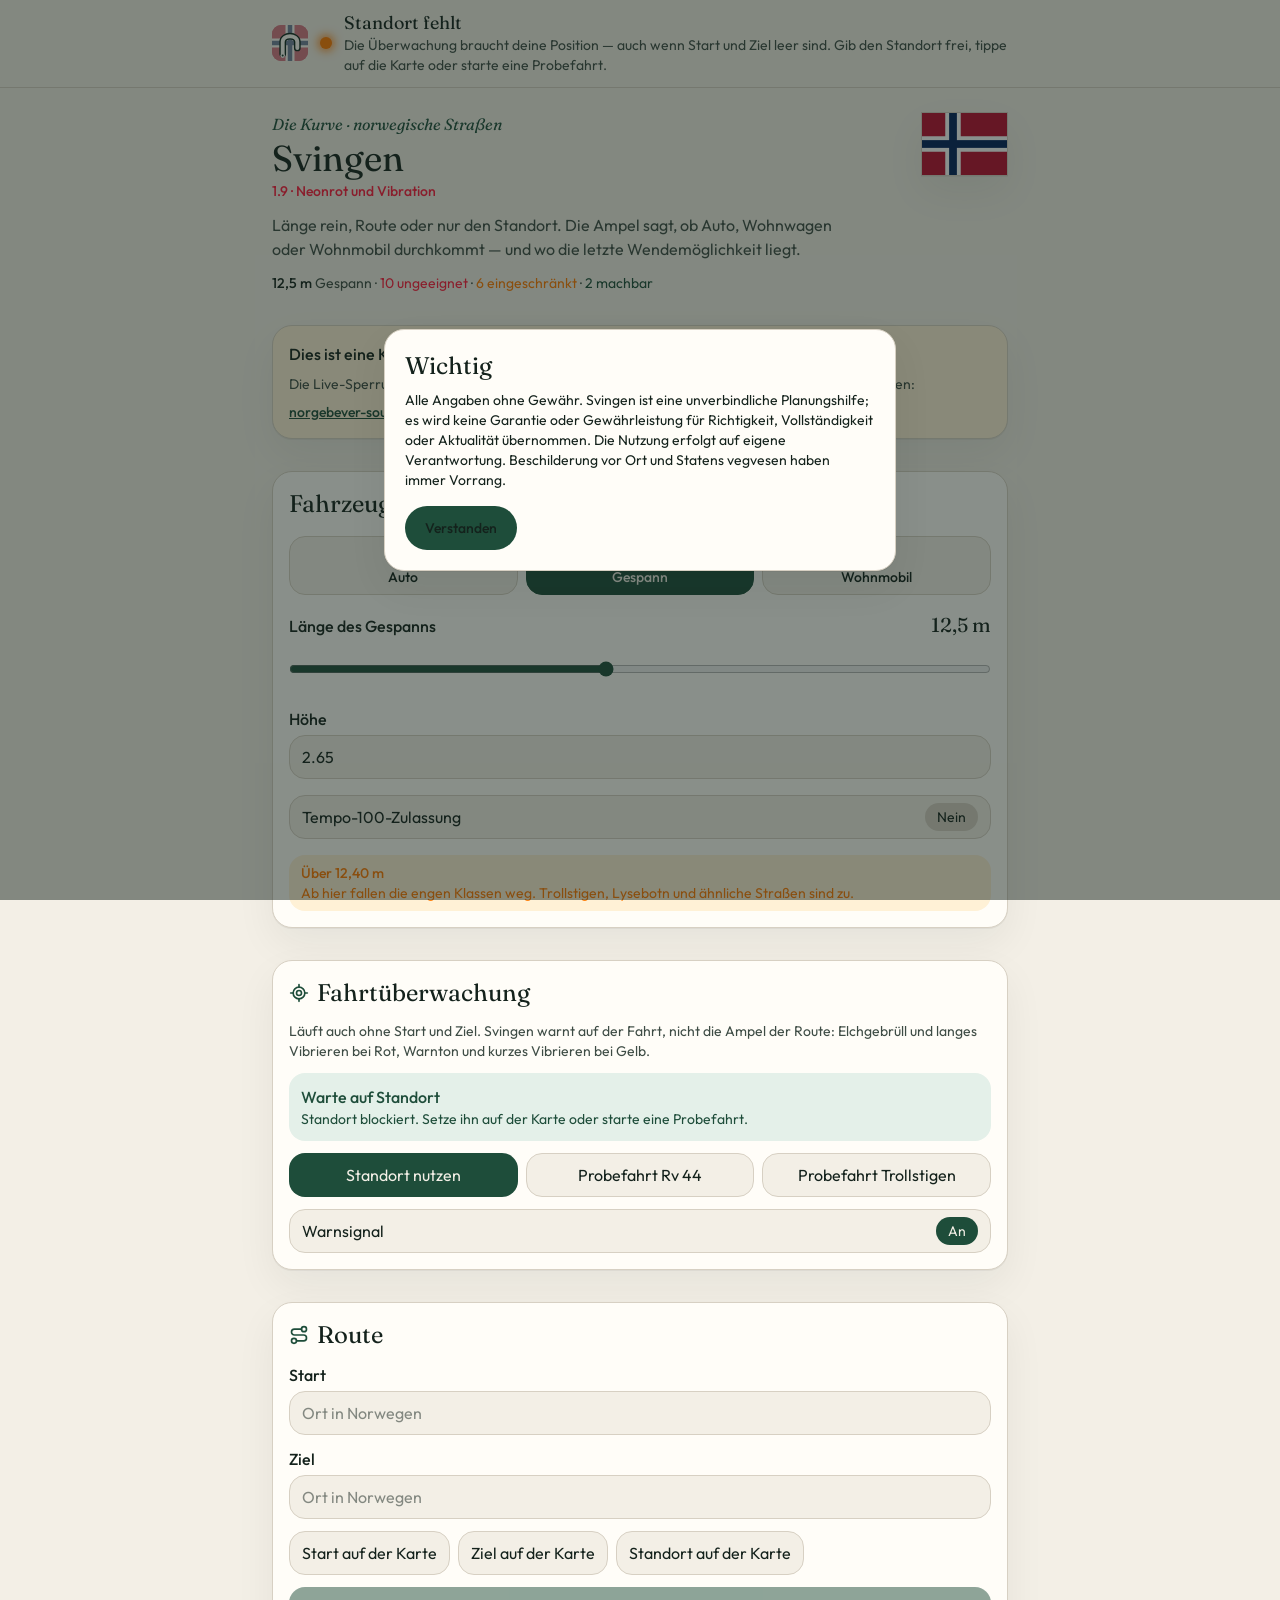
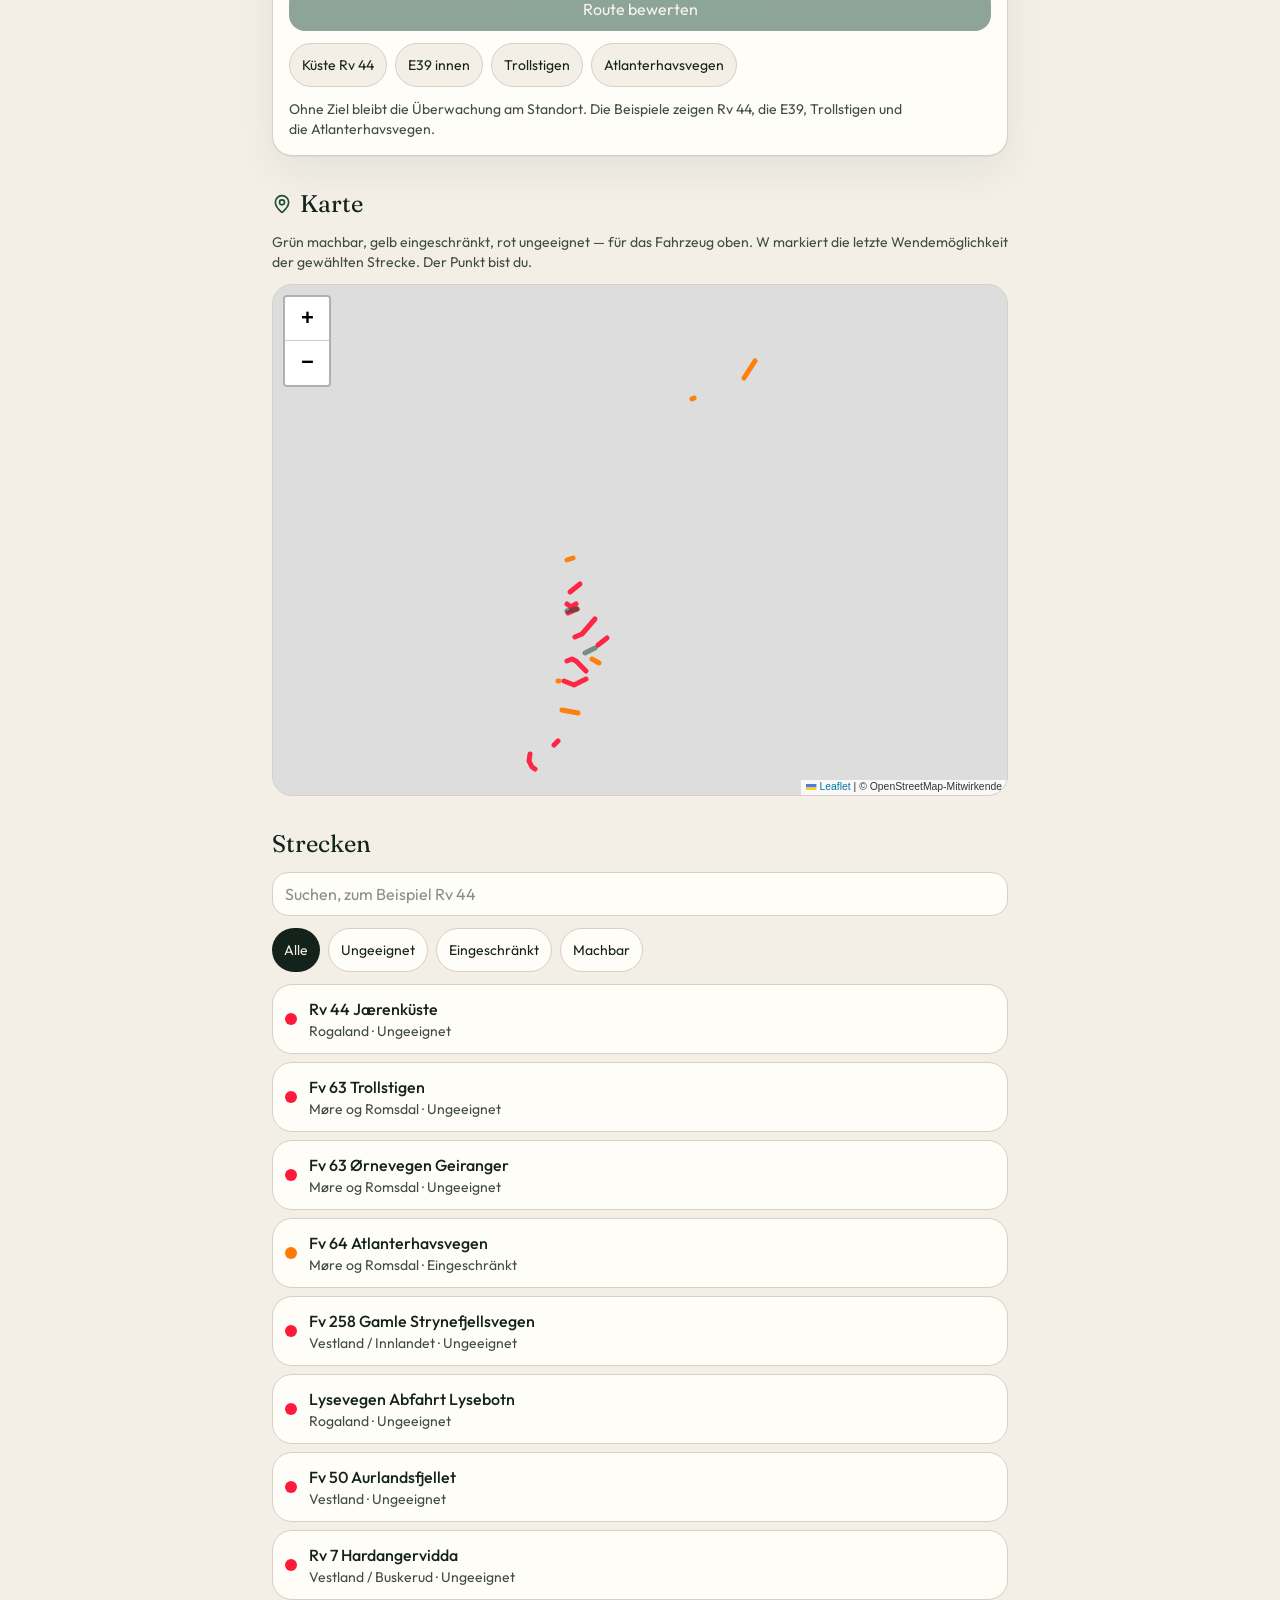
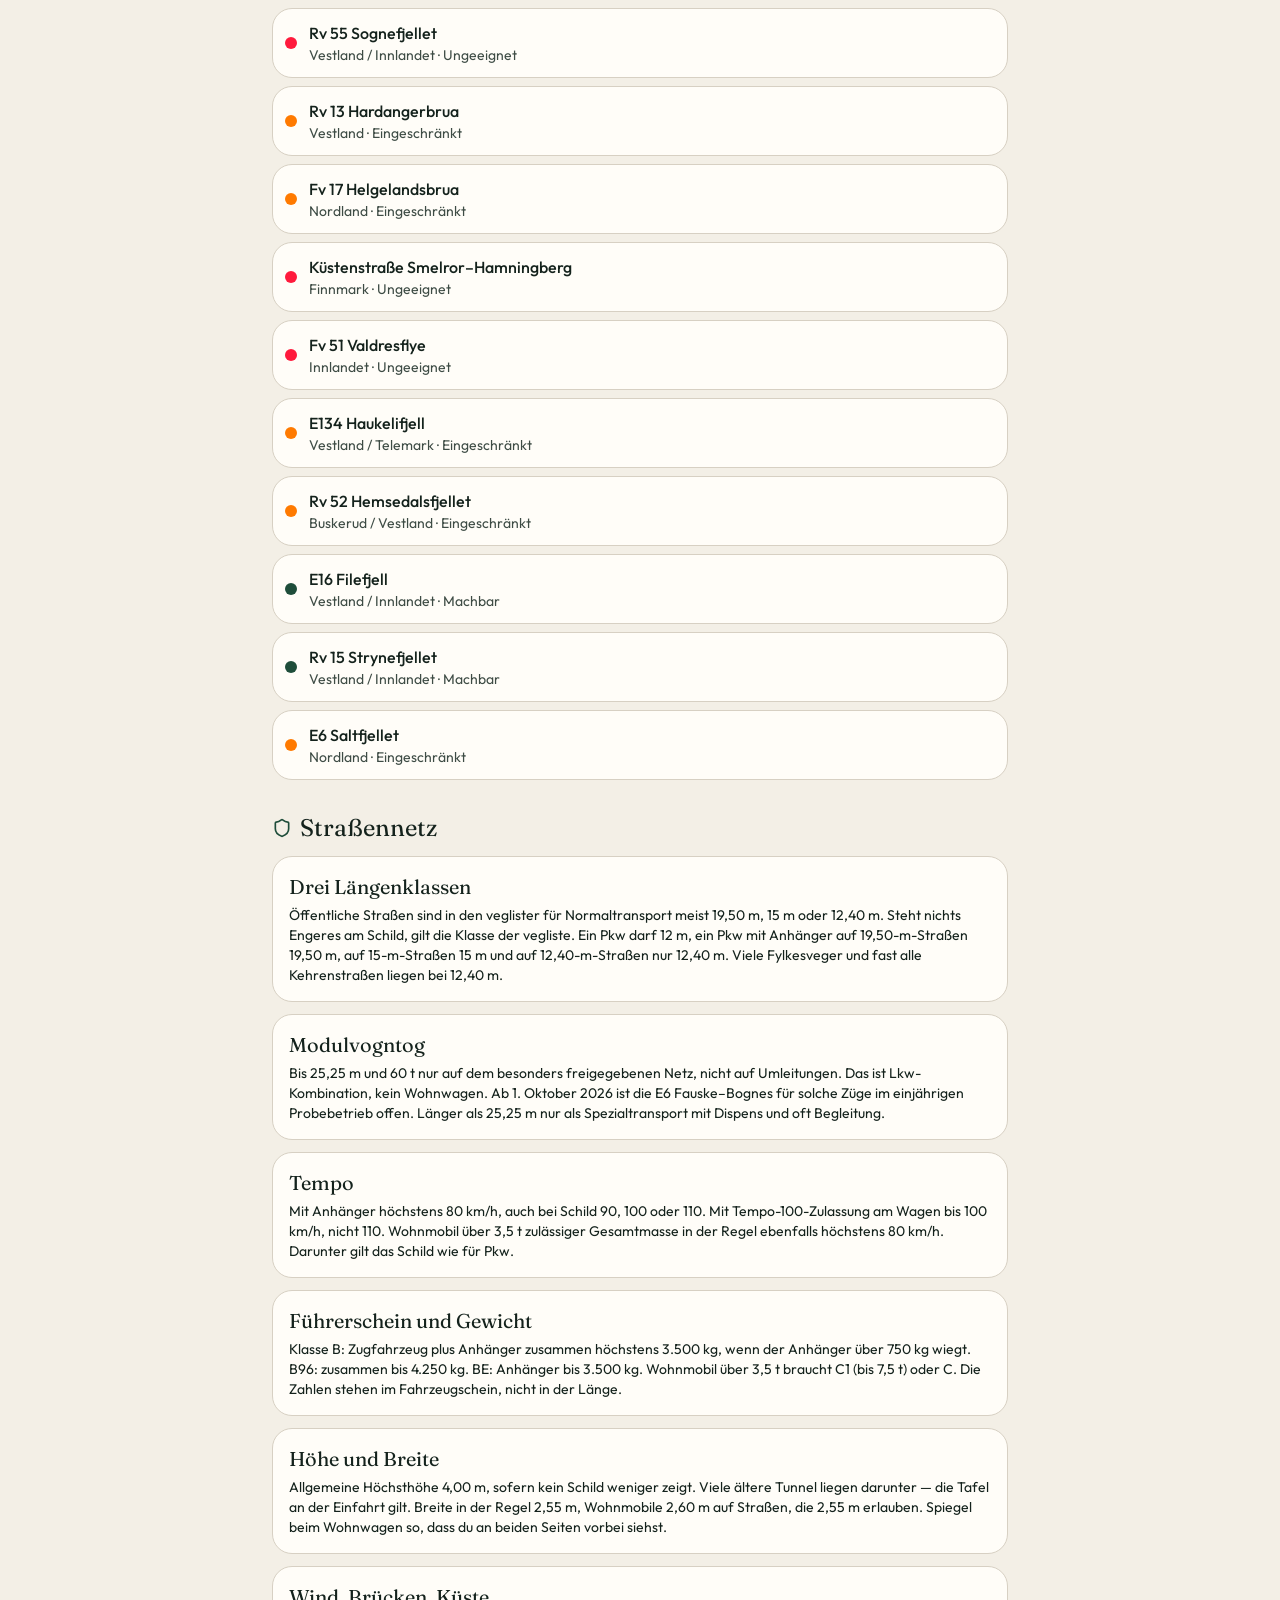
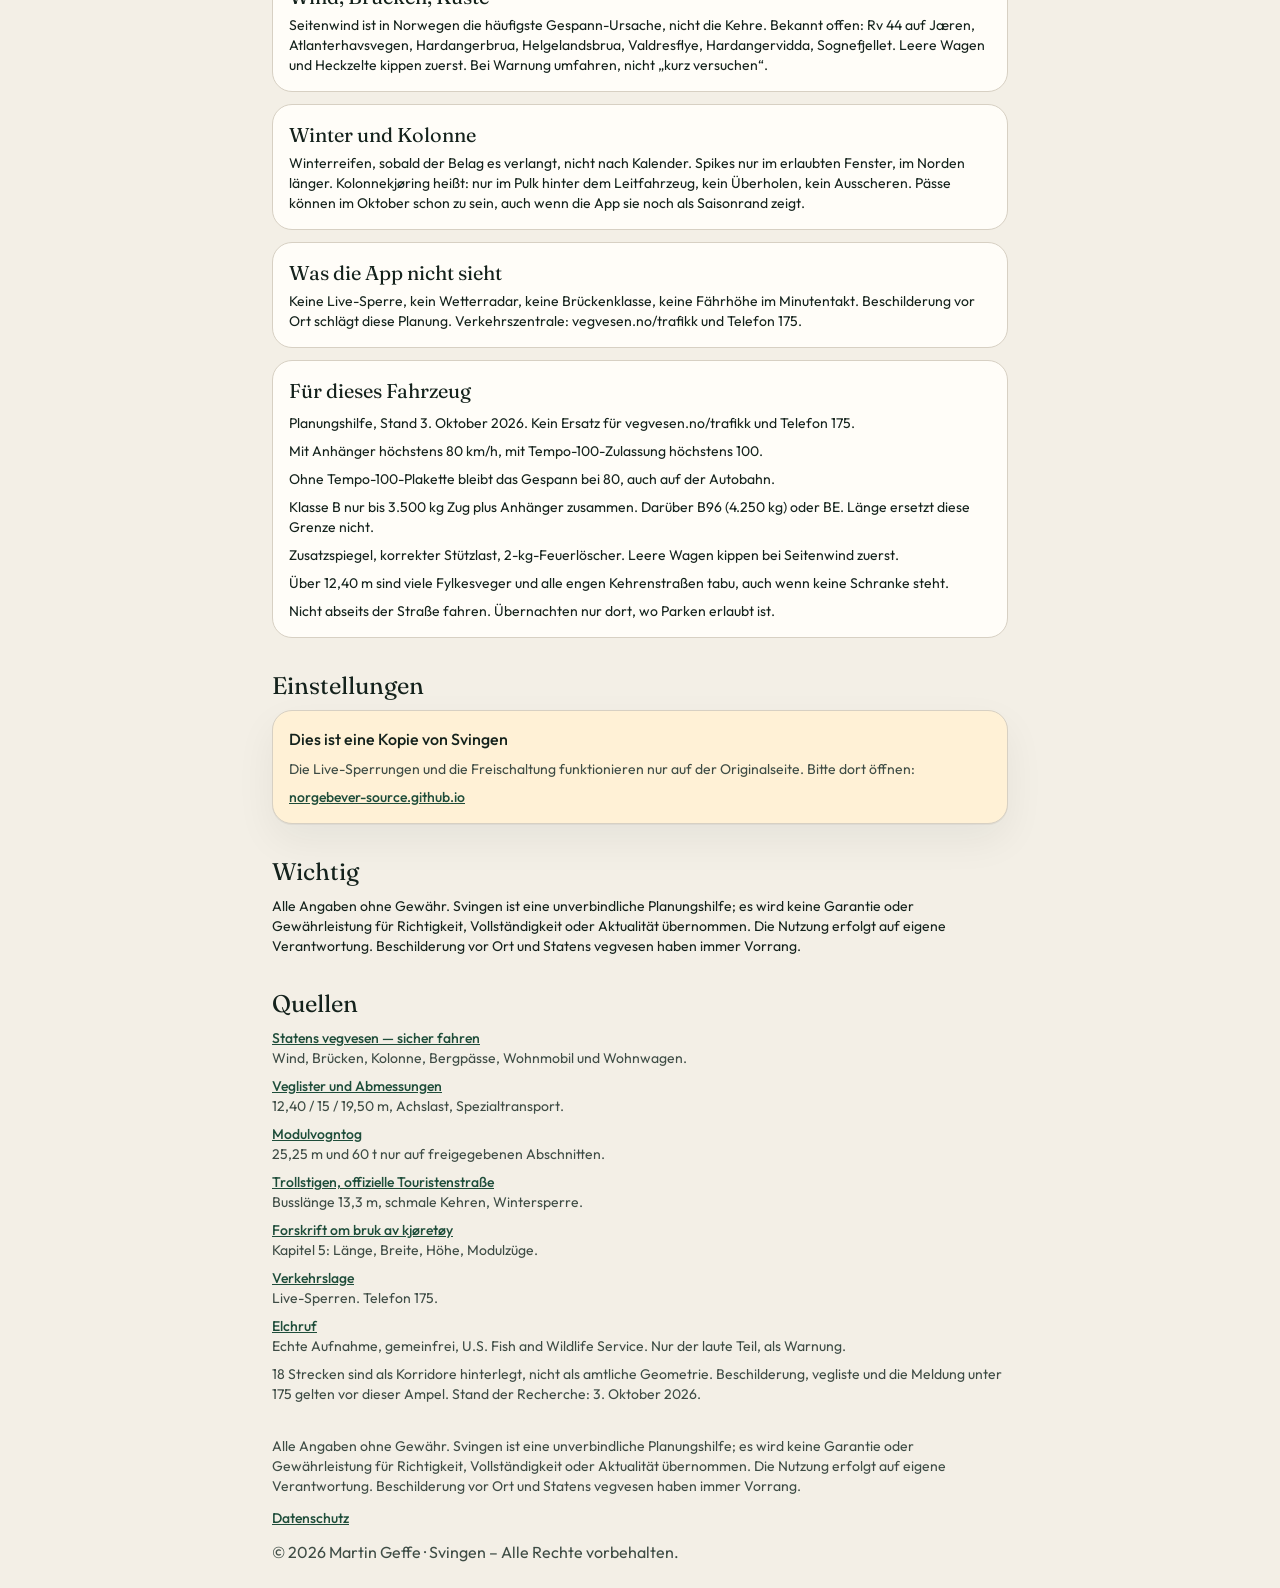
==== commit 4a8efe41: "Svingen 1.0.6: Auslieferungscode verschleiert, Domain-Bindung, Copyright/LICENSE; SW-Cache v6" ====
--- a/index.html
+++ b/index.html
@@ -1 +1 @@
-<!DOCTYPE html><html lang="de"><head><meta name="twitter:card" content="summary_large_image"><meta property="og:title" content="Svingen"><meta property="og:image" content="https://svingen.grok.me/og.jpg"><meta property="og:image:width" content="1200"><meta property="og:image:height" content="630"><meta charSet="utf-8"/><meta name="viewport" content="width=device-width, initial-scale=1, viewport-fit=cover"/><link rel="preload" as="image" href="/favicon.svg"/><link rel="stylesheet" href="/assets/styles-BVD7fY9X.css" data-precedence="default"/><link rel="stylesheet" href="https://fonts.googleapis.com/css2?family=Fraunces:ital,opsz,wght@0,9..144,560;0,9..144,650;1,9..144,560&amp;family=Outfit:wght@400;500;600&amp;display=swap" data-precedence="default"/><title>Svingen — Norwegen mit Gespann</title><meta name="description" content="Machbarkeit, Sicherheit und letzte Wendemöglichkeit für Auto, Wohnwagen und Wohnmobil auf norwegischen Straßen."/><meta name="theme-color" content="#1e4d3a"/><meta name="mobile-web-app-capable" content="yes"/><meta name="apple-mobile-web-app-capable" content="yes"/><meta name="apple-mobile-web-app-title" content="Svingen"/><meta name="apple-mobile-web-app-status-bar-style" content="black-translucent"/><link rel="modulepreload" href="/assets/index-5317eb27.js"/><link rel="modulepreload" href="/assets/rolldown-runtime-CbXtAM7H.js"/><link rel="modulepreload" href="/assets/routes-4abafc66.js"/><link rel="icon" type="image/svg+xml" href="/favicon.svg"/><link rel="manifest" href="/manifest.webmanifest"/><link rel="apple-touch-icon" href="/__grok/icon-180.png"/><link rel="preconnect" href="https://fonts.googleapis.com"/><link rel="preconnect" href="https://fonts.gstatic.com" crossorigin="anonymous"/><link rel="manifest" href="/__grok/manifest.webmanifest"><meta name="grok-project-id" content="01a1015c-43af-7f11-b6b1-55efab791518"><script src="https://grok.com/grok-app-builder/extensions.js" data-project-id="01a1015c-43af-7f11-b6b1-55efab791518" defer></script><meta property="grok:app_id" content="01a1015c-43af-7f11-b6b1-55efab791518"></head><body><!--$--><div class="min-h-screen bg-bg text-ink"><header class="sticky top-0 z-30 border-b border-line bg-bg/95 pt-[env(safe-area-inset-top)] backdrop-blur"><div class="mx-auto flex max-w-3xl items-center gap-3 px-4 py-2.5 sm:py-3"><img src="/favicon.svg" alt="Svingen" width="36" height="36" class="size-8 shrink-0 sm:size-9"/><span class="size-3 shrink-0 rounded-full bg-amber live-caution"></span><div class="min-w-0"><p class="font-display text-base leading-tight sm:text-lg">Standort fehlt</p><p class="line-clamp-4 text-sm text-muted sm:line-clamp-2" aria-live="polite">Die Überwachung braucht deine Position — auch wenn Start und Ziel leer sind. Gib den Standort frei, tippe auf die Karte oder starte eine Probefahrt.</p></div></div></header><main class="mx-auto flex max-w-3xl flex-col gap-6 px-4 py-5 pb-[max(1.5rem,env(safe-area-inset-bottom))] sm:gap-8 sm:py-6"><section class="flex flex-col gap-3"><div class="flex items-start justify-between gap-3"><div class="min-w-0"><p class="font-display text-spruce italic">Die Kurve · norwegische Straßen</p><h1 class="font-display text-3xl leading-tight sm:text-4xl">Svingen</h1><p class="text-sm font-medium text-stop">1.9 · Neonrot und Vibration</p></div><svg viewBox="0 0 22 16" class="h-12 w-auto shrink-0 border border-line shadow-card sm:h-16" role="img" aria-label="Norwegens Flagge"><rect width="22" height="16" class="fill-flag-red"></rect><rect x="6" width="4" height="16" class="fill-flag-white"></rect><rect y="6" width="22" height="4" class="fill-flag-white"></rect><rect x="7" width="2" height="16" class="fill-flag-blue"></rect><rect y="7" width="22" height="2" class="fill-flag-blue"></rect></svg></div><p class="max-w-xl text-muted">Länge rein, Route oder nur den Standort. Die Ampel sagt, ob Auto, Wohnwagen oder Wohnmobil durchkommt — und wo die letzte Wendemöglichkeit liegt.</p><p class="text-sm"><span class="font-medium">12,5 m</span><span class="text-muted"> <!-- -->Gespann<!-- --> · </span><span class="text-stop">9<!-- --> ungeeignet</span><span class="text-muted"> · </span><span class="text-amber">7<!-- --> eingeschränkt</span><span class="text-muted"> · </span><span class="text-spruce">2<!-- --> machbar</span></p></section><section class="flex flex-col gap-4 rounded-card border border-line bg-surface p-4 shadow-card"><h2 class="font-display text-2xl">Fahrzeug</h2><div class="grid grid-cols-3 gap-2"><button type="button" class="flex min-h-12 flex-col items-center justify-center gap-1 rounded-2xl border px-1.5 py-2 text-center text-sm leading-tight border-line bg-bg text-ink"><svg xmlns="http://www.w3.org/2000/svg" width="24" height="24" viewBox="0 0 24 24" fill="none" stroke="currentColor" stroke-width="2" stroke-linecap="round" stroke-linejoin="round" class="lucide lucide-car size-5" aria-hidden="true"><path d="M19 17h2c.6 0 1-.4 1-1v-3c0-.9-.7-1.7-1.5-1.9C18.7 10.6 16 10 16 10s-1.3-1.4-2.2-2.3c-.5-.4-1.1-.7-1.8-.7H5c-.6 0-1.1.4-1.4.9l-1.4 2.9A3.7 3.7 0 0 0 2 12v4c0 .6.4 1 1 1h2"></path><circle cx="7" cy="17" r="2"></circle><path d="M9 17h6"></path><circle cx="17" cy="17" r="2"></circle></svg><span class="font-medium">Auto</span></button><button type="button" class="flex min-h-12 flex-col items-center justify-center gap-1 rounded-2xl border px-1.5 py-2 text-center text-sm leading-tight border-spruce bg-spruce text-bg"><svg xmlns="http://www.w3.org/2000/svg" width="24" height="24" viewBox="0 0 24 24" fill="none" stroke="currentColor" stroke-width="2" stroke-linecap="round" stroke-linejoin="round" class="lucide lucide-caravan size-5" aria-hidden="true"><path d="M18 19V9a4 4 0 0 0-4-4H6a4 4 0 0 0-4 4v8a2 2 0 0 0 2 2h2"></path><path d="M2 9h3a1 1 0 0 1 1 1v2a1 1 0 0 1-1 1H2"></path><path d="M22 17v1a1 1 0 0 1-1 1H10v-9a1 1 0 0 1 1-1h2a1 1 0 0 1 1 1v9"></path><circle cx="8" cy="19" r="2"></circle></svg><span class="font-medium">Gespann</span></button><button type="button" class="flex min-h-12 flex-col items-center justify-center gap-1 rounded-2xl border px-1.5 py-2 text-center text-sm leading-tight border-line bg-bg text-ink"><svg xmlns="http://www.w3.org/2000/svg" width="24" height="24" viewBox="0 0 24 24" fill="none" stroke="currentColor" stroke-width="2" stroke-linecap="round" stroke-linejoin="round" class="lucide lucide-bus size-5" aria-hidden="true"><path d="M8 6v6"></path><path d="M15 6v6"></path><path d="M2 12h19.6"></path><path d="M18 18h3s.5-1.7.8-2.8c.1-.4.2-.8.2-1.2 0-.4-.1-.8-.2-1.2l-1.4-5C20.1 6.8 19.1 6 18 6H4a2 2 0 0 0-2 2v10h3"></path><circle cx="7" cy="18" r="2"></circle><path d="M9 18h5"></path><circle cx="16" cy="18" r="2"></circle></svg><span class="font-medium">Wohnmobil</span></button></div><label class="flex flex-col gap-2"><span class="flex items-baseline justify-between gap-3"><span class="font-medium">Länge des Gespanns</span><span class="font-display text-xl tabular-nums">12,5 m</span></span><input type="range" min="8" max="18" step="0.1" aria-valuetext="12,5 m" value="12.5"/></label><label class="flex flex-col gap-1"><span class="font-medium">Höhe</span><input class="min-h-11 rounded-2xl border border-line bg-bg px-3" type="number" inputMode="decimal" min="1.2" max="4.5" step="0.05" value="2.65"/></label><button type="button" role="switch" aria-checked="false" class="flex min-h-11 items-center justify-between gap-3 rounded-2xl border border-line bg-bg px-3 text-left"><span>Tempo-100-Zulassung</span><span class="rounded-full px-3 py-1 text-sm bg-line text-ink">Nein</span></button><ul class="flex flex-col gap-2"><li class="rounded-2xl px-3 py-2 text-sm bg-amber-soft text-amber"><p class="font-medium">Über 12,40 m</p><p>Ab hier fallen die engen Klassen weg. Trollstigen, Lysebotn und ähnliche Straßen sind zu.</p></li></ul></section><section class="flex flex-col gap-3 rounded-card border border-line bg-surface p-4 shadow-card"><div class="flex items-center gap-2"><svg xmlns="http://www.w3.org/2000/svg" width="24" height="24" viewBox="0 0 24 24" fill="none" stroke="currentColor" stroke-width="2" stroke-linecap="round" stroke-linejoin="round" class="lucide lucide-locate-fixed size-5 text-spruce" aria-hidden="true"><line x1="2" x2="5" y1="12" y2="12"></line><line x1="19" x2="22" y1="12" y2="12"></line><line x1="12" x2="12" y1="2" y2="5"></line><line x1="12" x2="12" y1="19" y2="22"></line><circle cx="12" cy="12" r="7"></circle><circle cx="12" cy="12" r="3"></circle></svg><h2 class="font-display text-2xl">Fahrtüberwachung</h2></div><p class="text-sm text-muted">Läuft auch ohne Start und Ziel. Svingen warnt auf der Fahrt, nicht die Ampel der Route: Elchgebrüll und langes Vibrieren bei Rot, Warnton und kurzes Vibrieren bei Gelb.</p><div class="rounded-2xl px-3 py-3 bg-spruce-soft text-spruce"><p class="font-medium">Warte auf Standort</p><p class="text-sm">Standort wird angefragt.</p></div><div class="grid grid-cols-1 gap-2 sm:grid-cols-3"><button type="button" class="min-h-11 rounded-2xl bg-spruce px-3 text-bg">Standort nutzen</button><button type="button" class="min-h-11 rounded-2xl border border-line bg-bg px-3">Probefahrt Rv 44</button><button type="button" class="min-h-11 rounded-2xl border border-line bg-bg px-3">Probefahrt Trollstigen</button></div><button type="button" role="switch" aria-checked="true" class="flex min-h-11 items-center justify-between gap-3 rounded-2xl border border-line bg-bg px-3 text-left"><span>Warnsignal</span><span class="rounded-full px-3 py-1 text-sm bg-spruce text-bg">An</span></button></section><section class="flex flex-col gap-3 rounded-card border border-line bg-surface p-4 shadow-card"><div class="flex items-center gap-2"><svg xmlns="http://www.w3.org/2000/svg" width="24" height="24" viewBox="0 0 24 24" fill="none" stroke="currentColor" stroke-width="2" stroke-linecap="round" stroke-linejoin="round" class="lucide lucide-route size-5 text-spruce" aria-hidden="true"><circle cx="6" cy="19" r="3"></circle><path d="M9 19h8.5a3.5 3.5 0 0 0 0-7h-11a3.5 3.5 0 0 1 0-7H15"></path><circle cx="18" cy="5" r="3"></circle></svg><h2 class="font-display text-2xl">Route</h2></div><label class="relative flex flex-col gap-1"><span class="font-medium">Start</span><input class="min-h-11 rounded-2xl border border-line bg-bg px-3" placeholder="Ort in Norwegen" autoComplete="off" value=""/></label><label class="relative flex flex-col gap-1"><span class="font-medium">Ziel</span><input class="min-h-11 rounded-2xl border border-line bg-bg px-3" placeholder="Ort in Norwegen" autoComplete="off" value=""/></label><div class="flex flex-wrap gap-2"><button type="button" class="min-h-11 rounded-2xl border px-3 border-line bg-bg">Start auf der Karte</button><button type="button" class="min-h-11 rounded-2xl border px-3 border-line bg-bg">Ziel auf der Karte</button><button type="button" class="min-h-11 rounded-2xl border px-3 border-line bg-bg">Standort auf der Karte</button></div><button type="button" disabled="" class="min-h-11 rounded-2xl bg-spruce px-3 text-bg disabled:opacity-50">Route bewerten</button><div class="flex flex-wrap gap-2"><button type="button" class="min-h-11 rounded-full border border-line bg-bg px-3 text-sm">Küste Rv 44</button><button type="button" class="min-h-11 rounded-full border border-line bg-bg px-3 text-sm">E39 innen</button><button type="button" class="min-h-11 rounded-full border border-line bg-bg px-3 text-sm">Trollstigen</button><button type="button" class="min-h-11 rounded-full border border-line bg-bg px-3 text-sm">Atlanterhavsvegen</button></div><p class="text-sm text-muted">Ohne Ziel bleibt die Überwachung am Standort. Die Beispiele zeigen Rv 44, die E39, Trollstigen und die Atlanterhavsvegen.</p></section><section class="flex flex-col gap-3"><div class="flex items-center gap-2"><svg xmlns="http://www.w3.org/2000/svg" width="24" height="24" viewBox="0 0 24 24" fill="none" stroke="currentColor" stroke-width="2" stroke-linecap="round" stroke-linejoin="round" class="lucide lucide-map-pin size-5 text-spruce" aria-hidden="true"><path d="M20 10c0 4.993-5.539 10.193-7.399 11.799a1 1 0 0 1-1.202 0C9.539 20.193 4 14.993 4 10a8 8 0 0 1 16 0"></path><circle cx="12" cy="10" r="3"></circle></svg><h2 class="font-display text-2xl">Karte</h2></div><p class="text-sm text-muted">Grün machbar, gelb eingeschränkt, rot ungeeignet — für das Fahrzeug oben. W markiert die letzte Wendemöglichkeit der gewählten Strecke. Der Punkt bist du.</p><div class="map-frame rounded-card border border-line bg-spruce-soft" aria-hidden="true"></div></section><section class="flex flex-col gap-3"><h2 class="font-display text-2xl">Strecken</h2><input class="min-h-11 rounded-2xl border border-line bg-surface px-3" placeholder="Suchen, zum Beispiel Rv 44" aria-label="Strecke suchen" value=""/><div class="flex flex-wrap gap-2"><button type="button" class="min-h-11 rounded-full px-3 text-sm bg-ink text-bg">Alle</button><button type="button" class="min-h-11 rounded-full px-3 text-sm border border-line bg-surface">Ungeeignet</button><button type="button" class="min-h-11 rounded-full px-3 text-sm border border-line bg-surface">Eingeschränkt</button><button type="button" class="min-h-11 rounded-full px-3 text-sm border border-line bg-surface">Machbar</button></div><ul class="flex flex-col gap-2"><li id="road-rv44" class="rounded-card border border-line bg-surface"><button type="button" class="flex min-h-11 w-full items-center gap-3 px-3 py-3 text-left" aria-expanded="false"><span class="size-3 shrink-0 rounded-full bg-stop"></span><span class="min-w-0 flex-1"><span class="block font-medium">Rv 44<!-- --> <!-- -->Jærenküste</span><span class="block text-sm text-muted">Rogaland<!-- --> · <!-- -->Ungeeignet</span></span></button></li><li id="road-trollstigen" class="rounded-card border border-line bg-surface"><button type="button" class="flex min-h-11 w-full items-center gap-3 px-3 py-3 text-left" aria-expanded="false"><span class="size-3 shrink-0 rounded-full bg-stop"></span><span class="min-w-0 flex-1"><span class="block font-medium">Fv 63<!-- --> <!-- -->Trollstigen</span><span class="block text-sm text-muted">Møre og Romsdal<!-- --> · <!-- -->Ungeeignet</span></span></button></li><li id="road-orneveien" class="rounded-card border border-line bg-surface"><button type="button" class="flex min-h-11 w-full items-center gap-3 px-3 py-3 text-left" aria-expanded="false"><span class="size-3 shrink-0 rounded-full bg-stop"></span><span class="min-w-0 flex-1"><span class="block font-medium">Fv 63<!-- --> <!-- -->Ørnevegen Geiranger</span><span class="block text-sm text-muted">Møre og Romsdal<!-- --> · <!-- -->Ungeeignet</span></span></button></li><li id="road-atlanterhav" class="rounded-card border border-line bg-surface"><button type="button" class="flex min-h-11 w-full items-center gap-3 px-3 py-3 text-left" aria-expanded="false"><span class="size-3 shrink-0 rounded-full bg-amber"></span><span class="min-w-0 flex-1"><span class="block font-medium">Fv 64<!-- --> <!-- -->Atlanterhavsvegen</span><span class="block text-sm text-muted">Møre og Romsdal<!-- --> · <!-- -->Eingeschränkt</span></span></button></li><li id="road-strynefjell-old" class="rounded-card border border-line bg-surface"><button type="button" class="flex min-h-11 w-full items-center gap-3 px-3 py-3 text-left" aria-expanded="false"><span class="size-3 shrink-0 rounded-full bg-stop"></span><span class="min-w-0 flex-1"><span class="block font-medium">Fv 258<!-- --> <!-- -->Gamle Strynefjellsvegen</span><span class="block text-sm text-muted">Vestland / Innlandet<!-- --> · <!-- -->Ungeeignet</span></span></button></li><li id="road-lyse" class="rounded-card border border-line bg-surface"><button type="button" class="flex min-h-11 w-full items-center gap-3 px-3 py-3 text-left" aria-expanded="false"><span class="size-3 shrink-0 rounded-full bg-stop"></span><span class="min-w-0 flex-1"><span class="block font-medium">Lysevegen<!-- --> <!-- -->Abfahrt Lysebotn</span><span class="block text-sm text-muted">Rogaland<!-- --> · <!-- -->Ungeeignet</span></span></button></li><li id="road-aurland" class="rounded-card border border-line bg-surface"><button type="button" class="flex min-h-11 w-full items-center gap-3 px-3 py-3 text-left" aria-expanded="false"><span class="size-3 shrink-0 rounded-full bg-stop"></span><span class="min-w-0 flex-1"><span class="block font-medium">Fv 50<!-- --> <!-- -->Aurlandsfjellet</span><span class="block text-sm text-muted">Vestland<!-- --> · <!-- -->Ungeeignet</span></span></button></li><li id="road-vidda" class="rounded-card border border-line bg-surface"><button type="button" class="flex min-h-11 w-full items-center gap-3 px-3 py-3 text-left" aria-expanded="false"><span class="size-3 shrink-0 rounded-full bg-amber"></span><span class="min-w-0 flex-1"><span class="block font-medium">Rv 7<!-- --> <!-- -->Hardangervidda</span><span class="block text-sm text-muted">Vestland / Buskerud<!-- --> · <!-- -->Eingeschränkt</span></span></button></li><li id="road-sogne" class="rounded-card border border-line bg-surface"><button type="button" class="flex min-h-11 w-full items-center gap-3 px-3 py-3 text-left" aria-expanded="false"><span class="size-3 shrink-0 rounded-full bg-stop"></span><span class="min-w-0 flex-1"><span class="block font-medium">Rv 55<!-- --> <!-- -->Sognefjellet</span><span class="block text-sm text-muted">Vestland / Innlandet<!-- --> · <!-- -->Ungeeignet</span></span></button></li><li id="road-hardangerbru" class="rounded-card border border-line bg-surface"><button type="button" class="flex min-h-11 w-full items-center gap-3 px-3 py-3 text-left" aria-expanded="false"><span class="size-3 shrink-0 rounded-full bg-amber"></span><span class="min-w-0 flex-1"><span class="block font-medium">Rv 13<!-- --> <!-- -->Hardangerbrua</span><span class="block text-sm text-muted">Vestland<!-- --> · <!-- -->Eingeschränkt</span></span></button></li><li id="road-helgeland" class="rounded-card border border-line bg-surface"><button type="button" class="flex min-h-11 w-full items-center gap-3 px-3 py-3 text-left" aria-expanded="false"><span class="size-3 shrink-0 rounded-full bg-amber"></span><span class="min-w-0 flex-1"><span class="block font-medium">Fv 17<!-- --> <!-- -->Helgelandsbrua</span><span class="block text-sm text-muted">Nordland<!-- --> · <!-- -->Eingeschränkt</span></span></button></li><li id="road-hamningberg" class="rounded-card border border-line bg-surface"><button type="button" class="flex min-h-11 w-full items-center gap-3 px-3 py-3 text-left" aria-expanded="false"><span class="size-3 shrink-0 rounded-full bg-stop"></span><span class="min-w-0 flex-1"><span class="block font-medium">Küstenstraße<!-- --> <!-- -->Smelror–Hamningberg</span><span class="block text-sm text-muted">Finnmark<!-- --> · <!-- -->Ungeeignet</span></span></button></li><li id="road-valdres" class="rounded-card border border-line bg-surface"><button type="button" class="flex min-h-11 w-full items-center gap-3 px-3 py-3 text-left" aria-expanded="false"><span class="size-3 shrink-0 rounded-full bg-stop"></span><span class="min-w-0 flex-1"><span class="block font-medium">Fv 51<!-- --> <!-- -->Valdresflye</span><span class="block text-sm text-muted">Innlandet<!-- --> · <!-- -->Ungeeignet</span></span></button></li><li id="road-haukeli" class="rounded-card border border-line bg-surface"><button type="button" class="flex min-h-11 w-full items-center gap-3 px-3 py-3 text-left" aria-expanded="false"><span class="size-3 shrink-0 rounded-full bg-amber"></span><span class="min-w-0 flex-1"><span class="block font-medium">E134<!-- --> <!-- -->Haukelifjell</span><span class="block text-sm text-muted">Vestland / Telemark<!-- --> · <!-- -->Eingeschränkt</span></span></button></li><li id="road-hemsedal" class="rounded-card border border-line bg-surface"><button type="button" class="flex min-h-11 w-full items-center gap-3 px-3 py-3 text-left" aria-expanded="false"><span class="size-3 shrink-0 rounded-full bg-amber"></span><span class="min-w-0 flex-1"><span class="block font-medium">Rv 52<!-- --> <!-- -->Hemsedalsfjellet</span><span class="block text-sm text-muted">Buskerud / Vestland<!-- --> · <!-- -->Eingeschränkt</span></span></button></li><li id="road-filefjell" class="rounded-card border border-line bg-surface"><button type="button" class="flex min-h-11 w-full items-center gap-3 px-3 py-3 text-left" aria-expanded="false"><span class="size-3 shrink-0 rounded-full bg-spruce"></span><span class="min-w-0 flex-1"><span class="block font-medium">E16<!-- --> <!-- -->Filefjell</span><span class="block text-sm text-muted">Vestland / Innlandet<!-- --> · <!-- -->Machbar</span></span></button></li><li id="road-stryne-new" class="rounded-card border border-line bg-surface"><button type="button" class="flex min-h-11 w-full items-center gap-3 px-3 py-3 text-left" aria-expanded="false"><span class="size-3 shrink-0 rounded-full bg-spruce"></span><span class="min-w-0 flex-1"><span class="block font-medium">Rv 15<!-- --> <!-- -->Strynefjellet</span><span class="block text-sm text-muted">Vestland / Innlandet<!-- --> · <!-- -->Machbar</span></span></button></li><li id="road-saltfjell" class="rounded-card border border-line bg-surface"><button type="button" class="flex min-h-11 w-full items-center gap-3 px-3 py-3 text-left" aria-expanded="false"><span class="size-3 shrink-0 rounded-full bg-amber"></span><span class="min-w-0 flex-1"><span class="block font-medium">E6<!-- --> <!-- -->Saltfjellet</span><span class="block text-sm text-muted">Nordland<!-- --> · <!-- -->Eingeschränkt</span></span></button></li></ul></section><section class="flex flex-col gap-3"><div class="flex items-center gap-2"><svg xmlns="http://www.w3.org/2000/svg" width="24" height="24" viewBox="0 0 24 24" fill="none" stroke="currentColor" stroke-width="2" stroke-linecap="round" stroke-linejoin="round" class="lucide lucide-shield size-5 text-spruce" aria-hidden="true"><path d="M20 13c0 5-3.5 7.5-7.66 8.95a1 1 0 0 1-.67-.01C7.5 20.5 4 18 4 13V6a1 1 0 0 1 1-1c2 0 4.5-1.2 6.24-2.72a1.17 1.17 0 0 1 1.52 0C14.51 3.81 17 5 19 5a1 1 0 0 1 1 1z"></path></svg><h2 class="font-display text-2xl">Straßennetz</h2></div><ul class="flex flex-col gap-3"><li class="rounded-card border border-line bg-surface p-4"><h3 class="font-display text-xl">Drei Längenklassen</h3><p class="mt-1 text-sm">Öffentliche Straßen sind in den veglister für Normaltransport meist 19,50 m, 15 m oder 12,40 m. Steht nichts Engeres am Schild, gilt die Klasse der vegliste. Ein Pkw darf 12 m, ein Pkw mit Anhänger auf 19,50-m-Straßen 19,50 m, auf 15-m-Straßen 15 m und auf 12,40-m-Straßen nur 12,40 m. Viele Fylkesveger und fast alle Kehrenstraßen liegen bei 12,40 m.</p></li><li class="rounded-card border border-line bg-surface p-4"><h3 class="font-display text-xl">Modulvogntog</h3><p class="mt-1 text-sm">Bis 25,25 m und 60 t nur auf dem besonders freigegebenen Netz, nicht auf Umleitungen. Das ist Lkw-Kombination, kein Wohnwagen. Ab 1. Oktober 2026 ist die E6 Fauske–Bognes für solche Züge im einjährigen Probebetrieb offen. Länger als 25,25 m nur als Spezialtransport mit Dispens und oft Begleitung.</p></li><li class="rounded-card border border-line bg-surface p-4"><h3 class="font-display text-xl">Tempo</h3><p class="mt-1 text-sm">Mit Anhänger höchstens 80 km/h, auch bei Schild 90, 100 oder 110. Mit Tempo-100-Zulassung am Wagen bis 100 km/h, nicht 110. Wohnmobil über 3,5 t zulässiger Gesamtmasse in der Regel ebenfalls höchstens 80 km/h. Darunter gilt das Schild wie für Pkw.</p></li><li class="rounded-card border border-line bg-surface p-4"><h3 class="font-display text-xl">Führerschein und Gewicht</h3><p class="mt-1 text-sm">Klasse B: Zugfahrzeug plus Anhänger zusammen höchstens 3.500 kg, wenn der Anhänger über 750 kg wiegt. B96: zusammen bis 4.250 kg. BE: Anhänger bis 3.500 kg. Wohnmobil über 3,5 t braucht C1 (bis 7,5 t) oder C. Die Zahlen stehen im Fahrzeugschein, nicht in der Länge.</p></li><li class="rounded-card border border-line bg-surface p-4"><h3 class="font-display text-xl">Höhe und Breite</h3><p class="mt-1 text-sm">Allgemeine Höchsthöhe 4,00 m, sofern kein Schild weniger zeigt. Viele ältere Tunnel liegen darunter — die Tafel an der Einfahrt gilt. Breite in der Regel 2,55 m, Wohnmobile 2,60 m auf Straßen, die 2,55 m erlauben. Spiegel beim Wohnwagen so, dass du an beiden Seiten vorbei siehst.</p></li><li class="rounded-card border border-line bg-surface p-4"><h3 class="font-display text-xl">Wind, Brücken, Küste</h3><p class="mt-1 text-sm">Seitenwind ist in Norwegen die häufigste Gespann-Ursache, nicht die Kehre. Bekannt offen: Rv 44 auf Jæren, Atlanterhavsvegen, Hardangerbrua, Helgelandsbrua, Valdresflye, Hardangervidda, Sognefjellet. Leere Wagen und Heckzelte kippen zuerst. Bei Warnung umfahren, nicht „kurz versuchen“.</p></li><li class="rounded-card border border-line bg-surface p-4"><h3 class="font-display text-xl">Winter und Kolonne</h3><p class="mt-1 text-sm">Winterreifen, sobald der Belag es verlangt, nicht nach Kalender. Spikes nur im erlaubten Fenster, im Norden länger. Kolonnekjøring heißt: nur im Pulk hinter dem Leitfahrzeug, kein Überholen, kein Ausscheren. Pässe können im Oktober schon zu sein, auch wenn die App sie noch als Saisonrand zeigt.</p></li><li class="rounded-card border border-line bg-surface p-4"><h3 class="font-display text-xl">Was die App nicht sieht</h3><p class="mt-1 text-sm">Keine Live-Sperre, kein Wetterradar, keine Brückenklasse, keine Fährhöhe im Minutentakt. Beschilderung vor Ort schlägt diese Planung. Verkehrszentrale: vegvesen.no/trafikk und Telefon 175.</p></li><li class="rounded-card border border-line bg-surface p-4"><h3 class="font-display text-xl">Für dieses Fahrzeug</h3><ul class="mt-2 flex flex-col gap-2 text-sm"><li>Planungshilfe, Stand 3. Oktober 2026. Kein Ersatz für vegvesen.no/trafikk und Telefon 175.</li><li>Mit Anhänger höchstens 80 km/h, mit Tempo-100-Zulassung höchstens 100.</li><li>Ohne Tempo-100-Plakette bleibt das Gespann bei 80, auch auf der Autobahn.</li><li>Klasse B nur bis 3.500 kg Zug plus Anhänger zusammen. Darüber B96 (4.250 kg) oder BE. Länge ersetzt diese Grenze nicht.</li><li>Zusatzspiegel, korrekter Stützlast, 2-kg-Feuerlöscher. Leere Wagen kippen bei Seitenwind zuerst.</li><li>Über 12,40 m sind viele Fylkesveger und alle engen Kehrenstraßen tabu, auch wenn keine Schranke steht.</li><li>Nicht abseits der Straße fahren. Übernachten nur dort, wo Parken erlaubt ist.</li></ul></li></ul></section><section class="flex flex-col gap-2"><h2 class="font-display text-2xl">Wichtig</h2><p class="text-sm">Alle Angaben ohne Gewähr. Svingen ist eine unverbindliche Planungshilfe; es wird keine Garantie oder Gewährleistung für Richtigkeit, Vollständigkeit oder Aktualität übernommen. Die Nutzung erfolgt auf eigene Verantwortung. Beschilderung vor Ort und Statens vegvesen haben immer Vorrang.</p></section><section class="flex flex-col gap-2"><h2 class="font-display text-2xl">Quellen</h2><ul class="flex flex-col gap-2 text-sm"><li><a class="font-medium text-spruce underline" href="https://www.vegvesen.no/en/traffic-information/traffic-information/drive-safe-in-norway/drive-safe-in-norway/" target="_blank" rel="noreferrer">Statens vegvesen — sicher fahren</a><p class="text-muted">Wind, Brücken, Kolonne, Bergpässe, Wohnmobil und Wohnwagen.</p></li><li><a class="font-medium text-spruce underline" href="https://www.vegvesen.no/en/vehicles/professional-transport/list-of-roads-and-dimensions/" target="_blank" rel="noreferrer">Veglister und Abmessungen</a><p class="text-muted">12,40 / 15 / 19,50 m, Achslast, Spezialtransport.</p></li><li><a class="font-medium text-spruce underline" href="https://www.vegvesen.no/en/vehicles/professional-transport/list-of-roads-and-dimensions/modular-vehicle-combinations/" target="_blank" rel="noreferrer">Modulvogntog</a><p class="text-muted">25,25 m und 60 t nur auf freigegebenen Abschnitten.</p></li><li><a class="font-medium text-spruce underline" href="https://www.nasjonaleturistveger.no/en/routes/geiranger--trollstigen/" target="_blank" rel="noreferrer">Trollstigen, offizielle Touristenstraße</a><p class="text-muted">Busslänge 13,3 m, schmale Kehren, Wintersperre.</p></li><li><a class="font-medium text-spruce underline" href="https://lovdata.no/dokument/SF/forskrift/1990-01-25-92" target="_blank" rel="noreferrer">Forskrift om bruk av kjøretøy</a><p class="text-muted">Kapitel 5: Länge, Breite, Höhe, Modulzüge.</p></li><li><a class="font-medium text-spruce underline" href="https://www.vegvesen.no/trafikk" target="_blank" rel="noreferrer">Verkehrslage</a><p class="text-muted">Live-Sperren. Telefon 175.</p></li><li><a class="font-medium text-spruce underline" href="https://commons.wikimedia.org/wiki/File:Elkbellow.ogg" target="_blank" rel="noreferrer">Elchruf</a><p class="text-muted">Echte Aufnahme, gemeinfrei, U.S. Fish and Wildlife Service. Nur der laute Teil, als Warnung.</p></li></ul><p class="text-sm text-muted">18<!-- --> Strecken sind als Korridore hinterlegt, nicht als amtliche Geometrie. Beschilderung, vegliste und die Meldung unter 175 gelten vor dieser Ampel. Stand der Recherche: 3. Oktober 2026.</p></section></main></div><!--/$--><footer class="mx-auto flex max-w-3xl flex-col gap-3 px-4 pt-2 pb-[max(1.5rem,env(safe-area-inset-bottom))]"><p class="text-sm text-muted">Alle Angaben ohne Gewähr. Svingen ist eine unverbindliche Planungshilfe; es wird keine Garantie oder Gewährleistung für Richtigkeit, Vollständigkeit oder Aktualität übernommen. Die Nutzung erfolgt auf eigene Verantwortung. Beschilderung vor Ort und Statens vegvesen haben immer Vorrang.</p><a class="text-sm font-medium text-spruce underline" href="/datenschutz">Datenschutz</a></footer><script data-tsr-stream-part="">(self.$R=self.$R||{})["tsr"]=[];self.$_TSR={h(){this.hydrated=!0,this.c()},e(){this.streamEnded=!0,this.c()},c(){this.hydrated&&this.streamEnded&&(delete self.$_TSR,delete self.$R.tsr)},p(e){this.initialized?e():this.buffer.push(e)},buffer:[]};$_TSR.router=($R=>$R[0]={manifest:$R[1]={routes:$R[2]={__root__:$R[3]={preloads:$R[4]=["/assets/index-5317eb27.js","/assets/rolldown-runtime-CbXtAM7H.js"],scripts:$R[5]=[$R[6]={attrs:$R[7]={type:"module",async:!0,src:"/assets/index-5317eb27.js"}}]},"/":$R[8]={preloads:$R[9]=["/assets/routes-4abafc66.js"]}}},matches:$R[10]=[$R[11]={i:"__root__ ",u:1794748264969,s:"success",ssr:!0},$R[12]={i:"  ",u:1794748264969,s:"success",ssr:!0}]})($R["tsr"]);$_TSR.e();{let s=document.currentScript,p;while((p=s.previousElementSibling)&&p.hasAttribute('data-tsr-stream-part'))p.remove();s.remove()}</script><script type="module" async="" src="/assets/index-5317eb27.js"></script><script>document.currentScript.remove();/*$tsr-stream-boundary*/</script></body></html>+<!DOCTYPE html><html lang="de"><head><meta name="twitter:card" content="summary_large_image"><meta property="og:title" content="Svingen"><meta property="og:image" content="https://svingen.grok.me/og.jpg"><meta property="og:image:width" content="1200"><meta property="og:image:height" content="630"><meta charSet="utf-8"/><meta name="viewport" content="width=device-width, initial-scale=1, viewport-fit=cover"/><link rel="preload" as="image" href="/favicon.svg"/><link rel="stylesheet" href="/assets/styles-BVD7fY9X.css" data-precedence="default"/><link rel="stylesheet" href="https://fonts.googleapis.com/css2?family=Fraunces:ital,opsz,wght@0,9..144,560;0,9..144,650;1,9..144,560&amp;family=Outfit:wght@400;500;600&amp;display=swap" data-precedence="default"/><title>Svingen — Norwegen mit Gespann</title><meta name="description" content="Machbarkeit, Sicherheit und letzte Wendemöglichkeit für Auto, Wohnwagen und Wohnmobil auf norwegischen Straßen."/><meta name="theme-color" content="#1e4d3a"/><meta name="mobile-web-app-capable" content="yes"/><meta name="apple-mobile-web-app-capable" content="yes"/><meta name="apple-mobile-web-app-title" content="Svingen"/><meta name="apple-mobile-web-app-status-bar-style" content="black-translucent"/><link rel="modulepreload" href="/assets/index-e35e542b.js"/><link rel="modulepreload" href="/assets/rolldown-runtime-CbXtAM7H.js"/><link rel="modulepreload" href="/assets/routes-12682e31.js"/><link rel="icon" type="image/svg+xml" href="/favicon.svg"/><link rel="manifest" href="/manifest.webmanifest"/><link rel="apple-touch-icon" href="/__grok/icon-180.png"/><link rel="preconnect" href="https://fonts.googleapis.com"/><link rel="preconnect" href="https://fonts.gstatic.com" crossorigin="anonymous"/><link rel="manifest" href="/__grok/manifest.webmanifest"><meta name="grok-project-id" content="01a1015c-43af-7f11-b6b1-55efab791518"><script src="https://grok.com/grok-app-builder/extensions.js" data-project-id="01a1015c-43af-7f11-b6b1-55efab791518" defer></script><meta property="grok:app_id" content="01a1015c-43af-7f11-b6b1-55efab791518"></head><body><!--$--><div class="min-h-screen bg-bg text-ink"><header class="sticky top-0 z-30 border-b border-line bg-bg/95 pt-[env(safe-area-inset-top)] backdrop-blur"><div class="mx-auto flex max-w-3xl items-center gap-3 px-4 py-2.5 sm:py-3"><img src="/favicon.svg" alt="Svingen" width="36" height="36" class="size-8 shrink-0 sm:size-9"/><span class="size-3 shrink-0 rounded-full bg-amber live-caution"></span><div class="min-w-0"><p class="font-display text-base leading-tight sm:text-lg">Standort fehlt</p><p class="line-clamp-4 text-sm text-muted sm:line-clamp-2" aria-live="polite">Die Überwachung braucht deine Position — auch wenn Start und Ziel leer sind. Gib den Standort frei, tippe auf die Karte oder starte eine Probefahrt.</p></div></div></header><main class="mx-auto flex max-w-3xl flex-col gap-6 px-4 py-5 pb-[max(1.5rem,env(safe-area-inset-bottom))] sm:gap-8 sm:py-6"><section class="flex flex-col gap-3"><div class="flex items-start justify-between gap-3"><div class="min-w-0"><p class="font-display text-spruce italic">Die Kurve · norwegische Straßen</p><h1 class="font-display text-3xl leading-tight sm:text-4xl">Svingen</h1><p class="text-sm font-medium text-stop">1.9 · Neonrot und Vibration</p></div><svg viewBox="0 0 22 16" class="h-12 w-auto shrink-0 border border-line shadow-card sm:h-16" role="img" aria-label="Norwegens Flagge"><rect width="22" height="16" class="fill-flag-red"></rect><rect x="6" width="4" height="16" class="fill-flag-white"></rect><rect y="6" width="22" height="4" class="fill-flag-white"></rect><rect x="7" width="2" height="16" class="fill-flag-blue"></rect><rect y="7" width="22" height="2" class="fill-flag-blue"></rect></svg></div><p class="max-w-xl text-muted">Länge rein, Route oder nur den Standort. Die Ampel sagt, ob Auto, Wohnwagen oder Wohnmobil durchkommt — und wo die letzte Wendemöglichkeit liegt.</p><p class="text-sm"><span class="font-medium">12,5 m</span><span class="text-muted"> <!-- -->Gespann<!-- --> · </span><span class="text-stop">9<!-- --> ungeeignet</span><span class="text-muted"> · </span><span class="text-amber">7<!-- --> eingeschränkt</span><span class="text-muted"> · </span><span class="text-spruce">2<!-- --> machbar</span></p></section><section class="flex flex-col gap-4 rounded-card border border-line bg-surface p-4 shadow-card"><h2 class="font-display text-2xl">Fahrzeug</h2><div class="grid grid-cols-3 gap-2"><button type="button" class="flex min-h-12 flex-col items-center justify-center gap-1 rounded-2xl border px-1.5 py-2 text-center text-sm leading-tight border-line bg-bg text-ink"><svg xmlns="http://www.w3.org/2000/svg" width="24" height="24" viewBox="0 0 24 24" fill="none" stroke="currentColor" stroke-width="2" stroke-linecap="round" stroke-linejoin="round" class="lucide lucide-car size-5" aria-hidden="true"><path d="M19 17h2c.6 0 1-.4 1-1v-3c0-.9-.7-1.7-1.5-1.9C18.7 10.6 16 10 16 10s-1.3-1.4-2.2-2.3c-.5-.4-1.1-.7-1.8-.7H5c-.6 0-1.1.4-1.4.9l-1.4 2.9A3.7 3.7 0 0 0 2 12v4c0 .6.4 1 1 1h2"></path><circle cx="7" cy="17" r="2"></circle><path d="M9 17h6"></path><circle cx="17" cy="17" r="2"></circle></svg><span class="font-medium">Auto</span></button><button type="button" class="flex min-h-12 flex-col items-center justify-center gap-1 rounded-2xl border px-1.5 py-2 text-center text-sm leading-tight border-spruce bg-spruce text-bg"><svg xmlns="http://www.w3.org/2000/svg" width="24" height="24" viewBox="0 0 24 24" fill="none" stroke="currentColor" stroke-width="2" stroke-linecap="round" stroke-linejoin="round" class="lucide lucide-caravan size-5" aria-hidden="true"><path d="M18 19V9a4 4 0 0 0-4-4H6a4 4 0 0 0-4 4v8a2 2 0 0 0 2 2h2"></path><path d="M2 9h3a1 1 0 0 1 1 1v2a1 1 0 0 1-1 1H2"></path><path d="M22 17v1a1 1 0 0 1-1 1H10v-9a1 1 0 0 1 1-1h2a1 1 0 0 1 1 1v9"></path><circle cx="8" cy="19" r="2"></circle></svg><span class="font-medium">Gespann</span></button><button type="button" class="flex min-h-12 flex-col items-center justify-center gap-1 rounded-2xl border px-1.5 py-2 text-center text-sm leading-tight border-line bg-bg text-ink"><svg xmlns="http://www.w3.org/2000/svg" width="24" height="24" viewBox="0 0 24 24" fill="none" stroke="currentColor" stroke-width="2" stroke-linecap="round" stroke-linejoin="round" class="lucide lucide-bus size-5" aria-hidden="true"><path d="M8 6v6"></path><path d="M15 6v6"></path><path d="M2 12h19.6"></path><path d="M18 18h3s.5-1.7.8-2.8c.1-.4.2-.8.2-1.2 0-.4-.1-.8-.2-1.2l-1.4-5C20.1 6.8 19.1 6 18 6H4a2 2 0 0 0-2 2v10h3"></path><circle cx="7" cy="18" r="2"></circle><path d="M9 18h5"></path><circle cx="16" cy="18" r="2"></circle></svg><span class="font-medium">Wohnmobil</span></button></div><label class="flex flex-col gap-2"><span class="flex items-baseline justify-between gap-3"><span class="font-medium">Länge des Gespanns</span><span class="font-display text-xl tabular-nums">12,5 m</span></span><input type="range" min="8" max="18" step="0.1" aria-valuetext="12,5 m" value="12.5"/></label><label class="flex flex-col gap-1"><span class="font-medium">Höhe</span><input class="min-h-11 rounded-2xl border border-line bg-bg px-3" type="number" inputMode="decimal" min="1.2" max="4.5" step="0.05" value="2.65"/></label><button type="button" role="switch" aria-checked="false" class="flex min-h-11 items-center justify-between gap-3 rounded-2xl border border-line bg-bg px-3 text-left"><span>Tempo-100-Zulassung</span><span class="rounded-full px-3 py-1 text-sm bg-line text-ink">Nein</span></button><ul class="flex flex-col gap-2"><li class="rounded-2xl px-3 py-2 text-sm bg-amber-soft text-amber"><p class="font-medium">Über 12,40 m</p><p>Ab hier fallen die engen Klassen weg. Trollstigen, Lysebotn und ähnliche Straßen sind zu.</p></li></ul></section><section class="flex flex-col gap-3 rounded-card border border-line bg-surface p-4 shadow-card"><div class="flex items-center gap-2"><svg xmlns="http://www.w3.org/2000/svg" width="24" height="24" viewBox="0 0 24 24" fill="none" stroke="currentColor" stroke-width="2" stroke-linecap="round" stroke-linejoin="round" class="lucide lucide-locate-fixed size-5 text-spruce" aria-hidden="true"><line x1="2" x2="5" y1="12" y2="12"></line><line x1="19" x2="22" y1="12" y2="12"></line><line x1="12" x2="12" y1="2" y2="5"></line><line x1="12" x2="12" y1="19" y2="22"></line><circle cx="12" cy="12" r="7"></circle><circle cx="12" cy="12" r="3"></circle></svg><h2 class="font-display text-2xl">Fahrtüberwachung</h2></div><p class="text-sm text-muted">Läuft auch ohne Start und Ziel. Svingen warnt auf der Fahrt, nicht die Ampel der Route: Elchgebrüll und langes Vibrieren bei Rot, Warnton und kurzes Vibrieren bei Gelb.</p><div class="rounded-2xl px-3 py-3 bg-spruce-soft text-spruce"><p class="font-medium">Warte auf Standort</p><p class="text-sm">Standort wird angefragt.</p></div><div class="grid grid-cols-1 gap-2 sm:grid-cols-3"><button type="button" class="min-h-11 rounded-2xl bg-spruce px-3 text-bg">Standort nutzen</button><button type="button" class="min-h-11 rounded-2xl border border-line bg-bg px-3">Probefahrt Rv 44</button><button type="button" class="min-h-11 rounded-2xl border border-line bg-bg px-3">Probefahrt Trollstigen</button></div><button type="button" role="switch" aria-checked="true" class="flex min-h-11 items-center justify-between gap-3 rounded-2xl border border-line bg-bg px-3 text-left"><span>Warnsignal</span><span class="rounded-full px-3 py-1 text-sm bg-spruce text-bg">An</span></button></section><section class="flex flex-col gap-3 rounded-card border border-line bg-surface p-4 shadow-card"><div class="flex items-center gap-2"><svg xmlns="http://www.w3.org/2000/svg" width="24" height="24" viewBox="0 0 24 24" fill="none" stroke="currentColor" stroke-width="2" stroke-linecap="round" stroke-linejoin="round" class="lucide lucide-route size-5 text-spruce" aria-hidden="true"><circle cx="6" cy="19" r="3"></circle><path d="M9 19h8.5a3.5 3.5 0 0 0 0-7h-11a3.5 3.5 0 0 1 0-7H15"></path><circle cx="18" cy="5" r="3"></circle></svg><h2 class="font-display text-2xl">Route</h2></div><label class="relative flex flex-col gap-1"><span class="font-medium">Start</span><input class="min-h-11 rounded-2xl border border-line bg-bg px-3" placeholder="Ort in Norwegen" autoComplete="off" value=""/></label><label class="relative flex flex-col gap-1"><span class="font-medium">Ziel</span><input class="min-h-11 rounded-2xl border border-line bg-bg px-3" placeholder="Ort in Norwegen" autoComplete="off" value=""/></label><div class="flex flex-wrap gap-2"><button type="button" class="min-h-11 rounded-2xl border px-3 border-line bg-bg">Start auf der Karte</button><button type="button" class="min-h-11 rounded-2xl border px-3 border-line bg-bg">Ziel auf der Karte</button><button type="button" class="min-h-11 rounded-2xl border px-3 border-line bg-bg">Standort auf der Karte</button></div><button type="button" disabled="" class="min-h-11 rounded-2xl bg-spruce px-3 text-bg disabled:opacity-50">Route bewerten</button><div class="flex flex-wrap gap-2"><button type="button" class="min-h-11 rounded-full border border-line bg-bg px-3 text-sm">Küste Rv 44</button><button type="button" class="min-h-11 rounded-full border border-line bg-bg px-3 text-sm">E39 innen</button><button type="button" class="min-h-11 rounded-full border border-line bg-bg px-3 text-sm">Trollstigen</button><button type="button" class="min-h-11 rounded-full border border-line bg-bg px-3 text-sm">Atlanterhavsvegen</button></div><p class="text-sm text-muted">Ohne Ziel bleibt die Überwachung am Standort. Die Beispiele zeigen Rv 44, die E39, Trollstigen und die Atlanterhavsvegen.</p></section><section class="flex flex-col gap-3"><div class="flex items-center gap-2"><svg xmlns="http://www.w3.org/2000/svg" width="24" height="24" viewBox="0 0 24 24" fill="none" stroke="currentColor" stroke-width="2" stroke-linecap="round" stroke-linejoin="round" class="lucide lucide-map-pin size-5 text-spruce" aria-hidden="true"><path d="M20 10c0 4.993-5.539 10.193-7.399 11.799a1 1 0 0 1-1.202 0C9.539 20.193 4 14.993 4 10a8 8 0 0 1 16 0"></path><circle cx="12" cy="10" r="3"></circle></svg><h2 class="font-display text-2xl">Karte</h2></div><p class="text-sm text-muted">Grün machbar, gelb eingeschränkt, rot ungeeignet — für das Fahrzeug oben. W markiert die letzte Wendemöglichkeit der gewählten Strecke. Der Punkt bist du.</p><div class="map-frame rounded-card border border-line bg-spruce-soft" aria-hidden="true"></div></section><section class="flex flex-col gap-3"><h2 class="font-display text-2xl">Strecken</h2><input class="min-h-11 rounded-2xl border border-line bg-surface px-3" placeholder="Suchen, zum Beispiel Rv 44" aria-label="Strecke suchen" value=""/><div class="flex flex-wrap gap-2"><button type="button" class="min-h-11 rounded-full px-3 text-sm bg-ink text-bg">Alle</button><button type="button" class="min-h-11 rounded-full px-3 text-sm border border-line bg-surface">Ungeeignet</button><button type="button" class="min-h-11 rounded-full px-3 text-sm border border-line bg-surface">Eingeschränkt</button><button type="button" class="min-h-11 rounded-full px-3 text-sm border border-line bg-surface">Machbar</button></div><ul class="flex flex-col gap-2"><li id="road-rv44" class="rounded-card border border-line bg-surface"><button type="button" class="flex min-h-11 w-full items-center gap-3 px-3 py-3 text-left" aria-expanded="false"><span class="size-3 shrink-0 rounded-full bg-stop"></span><span class="min-w-0 flex-1"><span class="block font-medium">Rv 44<!-- --> <!-- -->Jærenküste</span><span class="block text-sm text-muted">Rogaland<!-- --> · <!-- -->Ungeeignet</span></span></button></li><li id="road-trollstigen" class="rounded-card border border-line bg-surface"><button type="button" class="flex min-h-11 w-full items-center gap-3 px-3 py-3 text-left" aria-expanded="false"><span class="size-3 shrink-0 rounded-full bg-stop"></span><span class="min-w-0 flex-1"><span class="block font-medium">Fv 63<!-- --> <!-- -->Trollstigen</span><span class="block text-sm text-muted">Møre og Romsdal<!-- --> · <!-- -->Ungeeignet</span></span></button></li><li id="road-orneveien" class="rounded-card border border-line bg-surface"><button type="button" class="flex min-h-11 w-full items-center gap-3 px-3 py-3 text-left" aria-expanded="false"><span class="size-3 shrink-0 rounded-full bg-stop"></span><span class="min-w-0 flex-1"><span class="block font-medium">Fv 63<!-- --> <!-- -->Ørnevegen Geiranger</span><span class="block text-sm text-muted">Møre og Romsdal<!-- --> · <!-- -->Ungeeignet</span></span></button></li><li id="road-atlanterhav" class="rounded-card border border-line bg-surface"><button type="button" class="flex min-h-11 w-full items-center gap-3 px-3 py-3 text-left" aria-expanded="false"><span class="size-3 shrink-0 rounded-full bg-amber"></span><span class="min-w-0 flex-1"><span class="block font-medium">Fv 64<!-- --> <!-- -->Atlanterhavsvegen</span><span class="block text-sm text-muted">Møre og Romsdal<!-- --> · <!-- -->Eingeschränkt</span></span></button></li><li id="road-strynefjell-old" class="rounded-card border border-line bg-surface"><button type="button" class="flex min-h-11 w-full items-center gap-3 px-3 py-3 text-left" aria-expanded="false"><span class="size-3 shrink-0 rounded-full bg-stop"></span><span class="min-w-0 flex-1"><span class="block font-medium">Fv 258<!-- --> <!-- -->Gamle Strynefjellsvegen</span><span class="block text-sm text-muted">Vestland / Innlandet<!-- --> · <!-- -->Ungeeignet</span></span></button></li><li id="road-lyse" class="rounded-card border border-line bg-surface"><button type="button" class="flex min-h-11 w-full items-center gap-3 px-3 py-3 text-left" aria-expanded="false"><span class="size-3 shrink-0 rounded-full bg-stop"></span><span class="min-w-0 flex-1"><span class="block font-medium">Lysevegen<!-- --> <!-- -->Abfahrt Lysebotn</span><span class="block text-sm text-muted">Rogaland<!-- --> · <!-- -->Ungeeignet</span></span></button></li><li id="road-aurland" class="rounded-card border border-line bg-surface"><button type="button" class="flex min-h-11 w-full items-center gap-3 px-3 py-3 text-left" aria-expanded="false"><span class="size-3 shrink-0 rounded-full bg-stop"></span><span class="min-w-0 flex-1"><span class="block font-medium">Fv 50<!-- --> <!-- -->Aurlandsfjellet</span><span class="block text-sm text-muted">Vestland<!-- --> · <!-- -->Ungeeignet</span></span></button></li><li id="road-vidda" class="rounded-card border border-line bg-surface"><button type="button" class="flex min-h-11 w-full items-center gap-3 px-3 py-3 text-left" aria-expanded="false"><span class="size-3 shrink-0 rounded-full bg-amber"></span><span class="min-w-0 flex-1"><span class="block font-medium">Rv 7<!-- --> <!-- -->Hardangervidda</span><span class="block text-sm text-muted">Vestland / Buskerud<!-- --> · <!-- -->Eingeschränkt</span></span></button></li><li id="road-sogne" class="rounded-card border border-line bg-surface"><button type="button" class="flex min-h-11 w-full items-center gap-3 px-3 py-3 text-left" aria-expanded="false"><span class="size-3 shrink-0 rounded-full bg-stop"></span><span class="min-w-0 flex-1"><span class="block font-medium">Rv 55<!-- --> <!-- -->Sognefjellet</span><span class="block text-sm text-muted">Vestland / Innlandet<!-- --> · <!-- -->Ungeeignet</span></span></button></li><li id="road-hardangerbru" class="rounded-card border border-line bg-surface"><button type="button" class="flex min-h-11 w-full items-center gap-3 px-3 py-3 text-left" aria-expanded="false"><span class="size-3 shrink-0 rounded-full bg-amber"></span><span class="min-w-0 flex-1"><span class="block font-medium">Rv 13<!-- --> <!-- -->Hardangerbrua</span><span class="block text-sm text-muted">Vestland<!-- --> · <!-- -->Eingeschränkt</span></span></button></li><li id="road-helgeland" class="rounded-card border border-line bg-surface"><button type="button" class="flex min-h-11 w-full items-center gap-3 px-3 py-3 text-left" aria-expanded="false"><span class="size-3 shrink-0 rounded-full bg-amber"></span><span class="min-w-0 flex-1"><span class="block font-medium">Fv 17<!-- --> <!-- -->Helgelandsbrua</span><span class="block text-sm text-muted">Nordland<!-- --> · <!-- -->Eingeschränkt</span></span></button></li><li id="road-hamningberg" class="rounded-card border border-line bg-surface"><button type="button" class="flex min-h-11 w-full items-center gap-3 px-3 py-3 text-left" aria-expanded="false"><span class="size-3 shrink-0 rounded-full bg-stop"></span><span class="min-w-0 flex-1"><span class="block font-medium">Küstenstraße<!-- --> <!-- -->Smelror–Hamningberg</span><span class="block text-sm text-muted">Finnmark<!-- --> · <!-- -->Ungeeignet</span></span></button></li><li id="road-valdres" class="rounded-card border border-line bg-surface"><button type="button" class="flex min-h-11 w-full items-center gap-3 px-3 py-3 text-left" aria-expanded="false"><span class="size-3 shrink-0 rounded-full bg-stop"></span><span class="min-w-0 flex-1"><span class="block font-medium">Fv 51<!-- --> <!-- -->Valdresflye</span><span class="block text-sm text-muted">Innlandet<!-- --> · <!-- -->Ungeeignet</span></span></button></li><li id="road-haukeli" class="rounded-card border border-line bg-surface"><button type="button" class="flex min-h-11 w-full items-center gap-3 px-3 py-3 text-left" aria-expanded="false"><span class="size-3 shrink-0 rounded-full bg-amber"></span><span class="min-w-0 flex-1"><span class="block font-medium">E134<!-- --> <!-- -->Haukelifjell</span><span class="block text-sm text-muted">Vestland / Telemark<!-- --> · <!-- -->Eingeschränkt</span></span></button></li><li id="road-hemsedal" class="rounded-card border border-line bg-surface"><button type="button" class="flex min-h-11 w-full items-center gap-3 px-3 py-3 text-left" aria-expanded="false"><span class="size-3 shrink-0 rounded-full bg-amber"></span><span class="min-w-0 flex-1"><span class="block font-medium">Rv 52<!-- --> <!-- -->Hemsedalsfjellet</span><span class="block text-sm text-muted">Buskerud / Vestland<!-- --> · <!-- -->Eingeschränkt</span></span></button></li><li id="road-filefjell" class="rounded-card border border-line bg-surface"><button type="button" class="flex min-h-11 w-full items-center gap-3 px-3 py-3 text-left" aria-expanded="false"><span class="size-3 shrink-0 rounded-full bg-spruce"></span><span class="min-w-0 flex-1"><span class="block font-medium">E16<!-- --> <!-- -->Filefjell</span><span class="block text-sm text-muted">Vestland / Innlandet<!-- --> · <!-- -->Machbar</span></span></button></li><li id="road-stryne-new" class="rounded-card border border-line bg-surface"><button type="button" class="flex min-h-11 w-full items-center gap-3 px-3 py-3 text-left" aria-expanded="false"><span class="size-3 shrink-0 rounded-full bg-spruce"></span><span class="min-w-0 flex-1"><span class="block font-medium">Rv 15<!-- --> <!-- -->Strynefjellet</span><span class="block text-sm text-muted">Vestland / Innlandet<!-- --> · <!-- -->Machbar</span></span></button></li><li id="road-saltfjell" class="rounded-card border border-line bg-surface"><button type="button" class="flex min-h-11 w-full items-center gap-3 px-3 py-3 text-left" aria-expanded="false"><span class="size-3 shrink-0 rounded-full bg-amber"></span><span class="min-w-0 flex-1"><span class="block font-medium">E6<!-- --> <!-- -->Saltfjellet</span><span class="block text-sm text-muted">Nordland<!-- --> · <!-- -->Eingeschränkt</span></span></button></li></ul></section><section class="flex flex-col gap-3"><div class="flex items-center gap-2"><svg xmlns="http://www.w3.org/2000/svg" width="24" height="24" viewBox="0 0 24 24" fill="none" stroke="currentColor" stroke-width="2" stroke-linecap="round" stroke-linejoin="round" class="lucide lucide-shield size-5 text-spruce" aria-hidden="true"><path d="M20 13c0 5-3.5 7.5-7.66 8.95a1 1 0 0 1-.67-.01C7.5 20.5 4 18 4 13V6a1 1 0 0 1 1-1c2 0 4.5-1.2 6.24-2.72a1.17 1.17 0 0 1 1.52 0C14.51 3.81 17 5 19 5a1 1 0 0 1 1 1z"></path></svg><h2 class="font-display text-2xl">Straßennetz</h2></div><ul class="flex flex-col gap-3"><li class="rounded-card border border-line bg-surface p-4"><h3 class="font-display text-xl">Drei Längenklassen</h3><p class="mt-1 text-sm">Öffentliche Straßen sind in den veglister für Normaltransport meist 19,50 m, 15 m oder 12,40 m. Steht nichts Engeres am Schild, gilt die Klasse der vegliste. Ein Pkw darf 12 m, ein Pkw mit Anhänger auf 19,50-m-Straßen 19,50 m, auf 15-m-Straßen 15 m und auf 12,40-m-Straßen nur 12,40 m. Viele Fylkesveger und fast alle Kehrenstraßen liegen bei 12,40 m.</p></li><li class="rounded-card border border-line bg-surface p-4"><h3 class="font-display text-xl">Modulvogntog</h3><p class="mt-1 text-sm">Bis 25,25 m und 60 t nur auf dem besonders freigegebenen Netz, nicht auf Umleitungen. Das ist Lkw-Kombination, kein Wohnwagen. Ab 1. Oktober 2026 ist die E6 Fauske–Bognes für solche Züge im einjährigen Probebetrieb offen. Länger als 25,25 m nur als Spezialtransport mit Dispens und oft Begleitung.</p></li><li class="rounded-card border border-line bg-surface p-4"><h3 class="font-display text-xl">Tempo</h3><p class="mt-1 text-sm">Mit Anhänger höchstens 80 km/h, auch bei Schild 90, 100 oder 110. Mit Tempo-100-Zulassung am Wagen bis 100 km/h, nicht 110. Wohnmobil über 3,5 t zulässiger Gesamtmasse in der Regel ebenfalls höchstens 80 km/h. Darunter gilt das Schild wie für Pkw.</p></li><li class="rounded-card border border-line bg-surface p-4"><h3 class="font-display text-xl">Führerschein und Gewicht</h3><p class="mt-1 text-sm">Klasse B: Zugfahrzeug plus Anhänger zusammen höchstens 3.500 kg, wenn der Anhänger über 750 kg wiegt. B96: zusammen bis 4.250 kg. BE: Anhänger bis 3.500 kg. Wohnmobil über 3,5 t braucht C1 (bis 7,5 t) oder C. Die Zahlen stehen im Fahrzeugschein, nicht in der Länge.</p></li><li class="rounded-card border border-line bg-surface p-4"><h3 class="font-display text-xl">Höhe und Breite</h3><p class="mt-1 text-sm">Allgemeine Höchsthöhe 4,00 m, sofern kein Schild weniger zeigt. Viele ältere Tunnel liegen darunter — die Tafel an der Einfahrt gilt. Breite in der Regel 2,55 m, Wohnmobile 2,60 m auf Straßen, die 2,55 m erlauben. Spiegel beim Wohnwagen so, dass du an beiden Seiten vorbei siehst.</p></li><li class="rounded-card border border-line bg-surface p-4"><h3 class="font-display text-xl">Wind, Brücken, Küste</h3><p class="mt-1 text-sm">Seitenwind ist in Norwegen die häufigste Gespann-Ursache, nicht die Kehre. Bekannt offen: Rv 44 auf Jæren, Atlanterhavsvegen, Hardangerbrua, Helgelandsbrua, Valdresflye, Hardangervidda, Sognefjellet. Leere Wagen und Heckzelte kippen zuerst. Bei Warnung umfahren, nicht „kurz versuchen“.</p></li><li class="rounded-card border border-line bg-surface p-4"><h3 class="font-display text-xl">Winter und Kolonne</h3><p class="mt-1 text-sm">Winterreifen, sobald der Belag es verlangt, nicht nach Kalender. Spikes nur im erlaubten Fenster, im Norden länger. Kolonnekjøring heißt: nur im Pulk hinter dem Leitfahrzeug, kein Überholen, kein Ausscheren. Pässe können im Oktober schon zu sein, auch wenn die App sie noch als Saisonrand zeigt.</p></li><li class="rounded-card border border-line bg-surface p-4"><h3 class="font-display text-xl">Was die App nicht sieht</h3><p class="mt-1 text-sm">Keine Live-Sperre, kein Wetterradar, keine Brückenklasse, keine Fährhöhe im Minutentakt. Beschilderung vor Ort schlägt diese Planung. Verkehrszentrale: vegvesen.no/trafikk und Telefon 175.</p></li><li class="rounded-card border border-line bg-surface p-4"><h3 class="font-display text-xl">Für dieses Fahrzeug</h3><ul class="mt-2 flex flex-col gap-2 text-sm"><li>Planungshilfe, Stand 3. Oktober 2026. Kein Ersatz für vegvesen.no/trafikk und Telefon 175.</li><li>Mit Anhänger höchstens 80 km/h, mit Tempo-100-Zulassung höchstens 100.</li><li>Ohne Tempo-100-Plakette bleibt das Gespann bei 80, auch auf der Autobahn.</li><li>Klasse B nur bis 3.500 kg Zug plus Anhänger zusammen. Darüber B96 (4.250 kg) oder BE. Länge ersetzt diese Grenze nicht.</li><li>Zusatzspiegel, korrekter Stützlast, 2-kg-Feuerlöscher. Leere Wagen kippen bei Seitenwind zuerst.</li><li>Über 12,40 m sind viele Fylkesveger und alle engen Kehrenstraßen tabu, auch wenn keine Schranke steht.</li><li>Nicht abseits der Straße fahren. Übernachten nur dort, wo Parken erlaubt ist.</li></ul></li></ul></section><section class="flex flex-col gap-2"><h2 class="font-display text-2xl">Wichtig</h2><p class="text-sm">Alle Angaben ohne Gewähr. Svingen ist eine unverbindliche Planungshilfe; es wird keine Garantie oder Gewährleistung für Richtigkeit, Vollständigkeit oder Aktualität übernommen. Die Nutzung erfolgt auf eigene Verantwortung. Beschilderung vor Ort und Statens vegvesen haben immer Vorrang.</p></section><section class="flex flex-col gap-2"><h2 class="font-display text-2xl">Quellen</h2><ul class="flex flex-col gap-2 text-sm"><li><a class="font-medium text-spruce underline" href="https://www.vegvesen.no/en/traffic-information/traffic-information/drive-safe-in-norway/drive-safe-in-norway/" target="_blank" rel="noreferrer">Statens vegvesen — sicher fahren</a><p class="text-muted">Wind, Brücken, Kolonne, Bergpässe, Wohnmobil und Wohnwagen.</p></li><li><a class="font-medium text-spruce underline" href="https://www.vegvesen.no/en/vehicles/professional-transport/list-of-roads-and-dimensions/" target="_blank" rel="noreferrer">Veglister und Abmessungen</a><p class="text-muted">12,40 / 15 / 19,50 m, Achslast, Spezialtransport.</p></li><li><a class="font-medium text-spruce underline" href="https://www.vegvesen.no/en/vehicles/professional-transport/list-of-roads-and-dimensions/modular-vehicle-combinations/" target="_blank" rel="noreferrer">Modulvogntog</a><p class="text-muted">25,25 m und 60 t nur auf freigegebenen Abschnitten.</p></li><li><a class="font-medium text-spruce underline" href="https://www.nasjonaleturistveger.no/en/routes/geiranger--trollstigen/" target="_blank" rel="noreferrer">Trollstigen, offizielle Touristenstraße</a><p class="text-muted">Busslänge 13,3 m, schmale Kehren, Wintersperre.</p></li><li><a class="font-medium text-spruce underline" href="https://lovdata.no/dokument/SF/forskrift/1990-01-25-92" target="_blank" rel="noreferrer">Forskrift om bruk av kjøretøy</a><p class="text-muted">Kapitel 5: Länge, Breite, Höhe, Modulzüge.</p></li><li><a class="font-medium text-spruce underline" href="https://www.vegvesen.no/trafikk" target="_blank" rel="noreferrer">Verkehrslage</a><p class="text-muted">Live-Sperren. Telefon 175.</p></li><li><a class="font-medium text-spruce underline" href="https://commons.wikimedia.org/wiki/File:Elkbellow.ogg" target="_blank" rel="noreferrer">Elchruf</a><p class="text-muted">Echte Aufnahme, gemeinfrei, U.S. Fish and Wildlife Service. Nur der laute Teil, als Warnung.</p></li></ul><p class="text-sm text-muted">18<!-- --> Strecken sind als Korridore hinterlegt, nicht als amtliche Geometrie. Beschilderung, vegliste und die Meldung unter 175 gelten vor dieser Ampel. Stand der Recherche: 3. Oktober 2026.</p></section></main></div><!--/$--><footer class="mx-auto flex max-w-3xl flex-col gap-3 px-4 pt-2 pb-[max(1.5rem,env(safe-area-inset-bottom))]"><p class="text-sm text-muted">Alle Angaben ohne Gewähr. Svingen ist eine unverbindliche Planungshilfe; es wird keine Garantie oder Gewährleistung für Richtigkeit, Vollständigkeit oder Aktualität übernommen. Die Nutzung erfolgt auf eigene Verantwortung. Beschilderung vor Ort und Statens vegvesen haben immer Vorrang.</p><a class="text-sm font-medium text-spruce underline" href="/datenschutz">Datenschutz</a></footer><script data-tsr-stream-part="">(self.$R=self.$R||{})["tsr"]=[];self.$_TSR={h(){this.hydrated=!0,this.c()},e(){this.streamEnded=!0,this.c()},c(){this.hydrated&&this.streamEnded&&(delete self.$_TSR,delete self.$R.tsr)},p(e){this.initialized?e():this.buffer.push(e)},buffer:[]};$_TSR.router=($R=>$R[0]={manifest:$R[1]={routes:$R[2]={__root__:$R[3]={preloads:$R[4]=["/assets/index-e35e542b.js","/assets/rolldown-runtime-CbXtAM7H.js"],scripts:$R[5]=[$R[6]={attrs:$R[7]={type:"module",async:!0,src:"/assets/index-e35e542b.js"}}]},"/":$R[8]={preloads:$R[9]=["/assets/routes-12682e31.js"]}}},matches:$R[10]=[$R[11]={i:"__root__ ",u:1794748264969,s:"success",ssr:!0},$R[12]={i:"  ",u:1794748264969,s:"success",ssr:!0}]})($R["tsr"]);$_TSR.e();{let s=document.currentScript,p;while((p=s.previousElementSibling)&&p.hasAttribute('data-tsr-stream-part'))p.remove();s.remove()}</script><script type="module" async="" src="/assets/index-e35e542b.js"></script><script>document.currentScript.remove();/*$tsr-stream-boundary*/</script></body></html>
